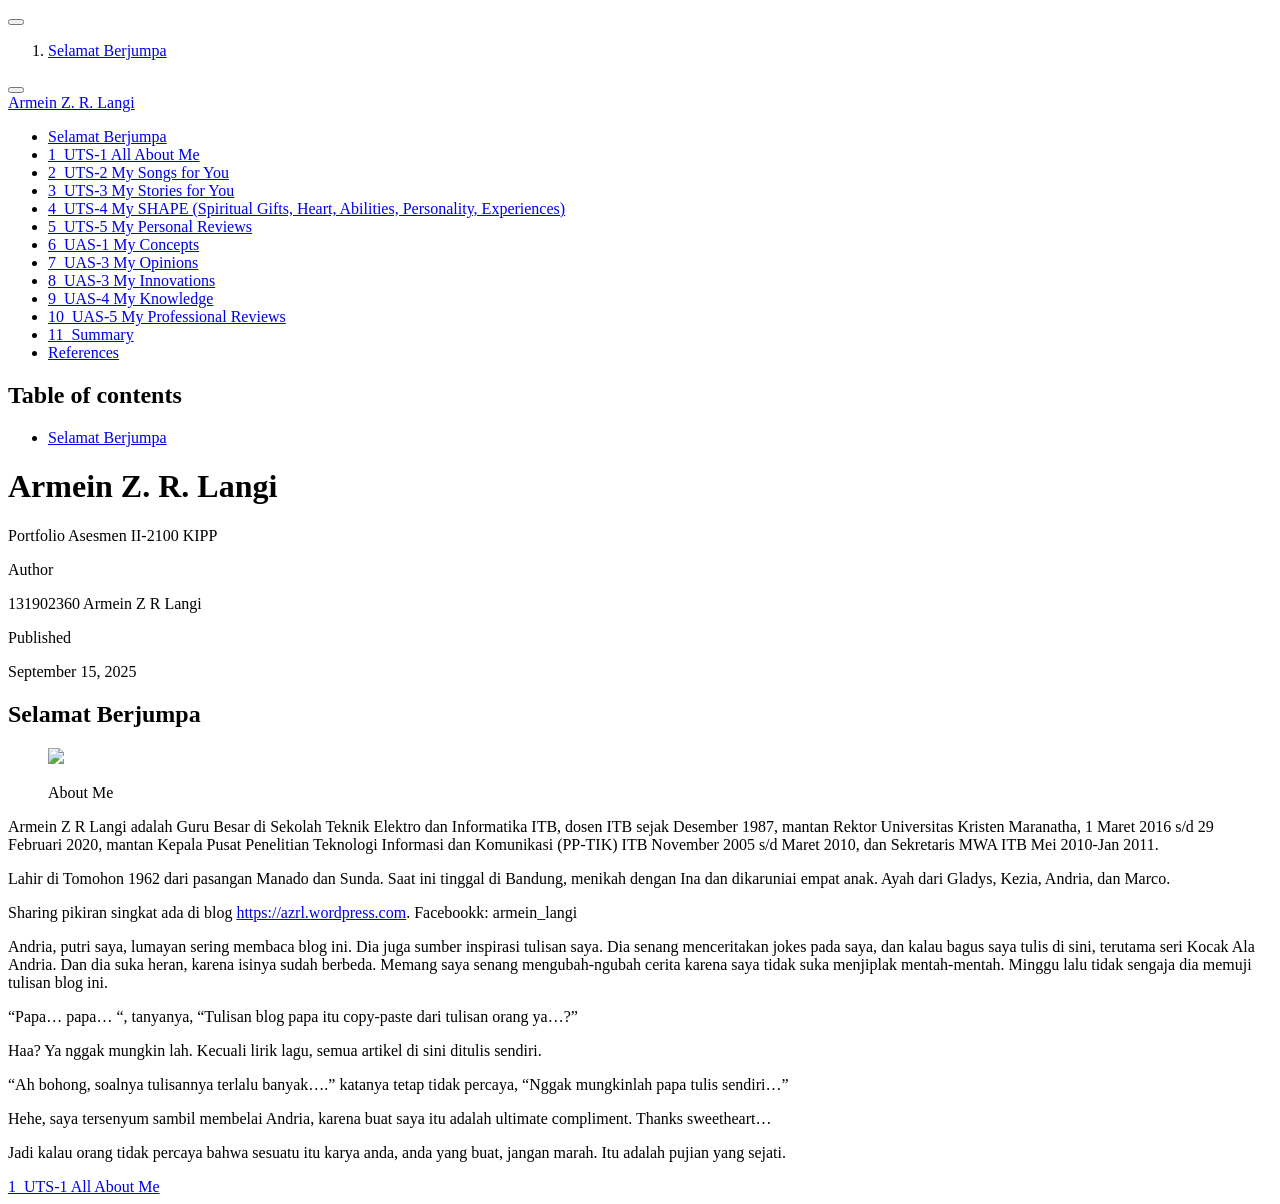
==== docs/index.html @ 0fa693c3 "Fix image width and podcast link path Co-authored-by: keiramelie <keiramelie@gmail.com>" ====
<!DOCTYPE html>
<html xmlns="http://www.w3.org/1999/xhtml" lang="en" xml:lang="en"><head>

<meta charset="utf-8">
<meta name="generator" content="quarto-1.8.24">

<meta name="viewport" content="width=device-width, initial-scale=1.0, user-scalable=yes">

<meta name="author" content="131902360 Armein Z R Langi">
<meta name="dcterms.date" content="2025-09-15">

<title>Armein Z. R. Langi</title>
<style>
code{white-space: pre-wrap;}
span.smallcaps{font-variant: small-caps;}
div.columns{display: flex; gap: min(4vw, 1.5em);}
div.column{flex: auto; overflow-x: auto;}
div.hanging-indent{margin-left: 1.5em; text-indent: -1.5em;}
ul.task-list{list-style: none;}
ul.task-list li input[type="checkbox"] {
  width: 0.8em;
  margin: 0 0.8em 0.2em -1em; /* quarto-specific, see https://github.com/quarto-dev/quarto-cli/issues/4556 */ 
  vertical-align: middle;
}
</style>


<script src="site_libs/quarto-nav/quarto-nav.js"></script>
<script src="site_libs/quarto-nav/headroom.min.js"></script>
<script src="site_libs/clipboard/clipboard.min.js"></script>
<script src="site_libs/quarto-search/autocomplete.umd.js"></script>
<script src="site_libs/quarto-search/fuse.min.js"></script>
<script src="site_libs/quarto-search/quarto-search.js"></script>
<meta name="quarto:offset" content="./">
<link href="./All_About_me/index.html" rel="next">
<script src="site_libs/quarto-html/quarto.js" type="module"></script>
<script src="site_libs/quarto-html/tabsets/tabsets.js" type="module"></script>
<script src="site_libs/quarto-html/axe/axe-check.js" type="module"></script>
<script src="site_libs/quarto-html/popper.min.js"></script>
<script src="site_libs/quarto-html/tippy.umd.min.js"></script>
<script src="site_libs/quarto-html/anchor.min.js"></script>
<link href="site_libs/quarto-html/tippy.css" rel="stylesheet">
<link href="site_libs/quarto-html/quarto-syntax-highlighting-dc55a5b9e770e841cd82e46aadbfb9b0.css" rel="stylesheet" id="quarto-text-highlighting-styles">
<script src="site_libs/bootstrap/bootstrap.min.js"></script>
<link href="site_libs/bootstrap/bootstrap-icons.css" rel="stylesheet">
<link href="site_libs/bootstrap/bootstrap-70a47bd5681a7291082a5b9f83d58762.min.css" rel="stylesheet" append-hash="true" id="quarto-bootstrap" data-mode="light">
<script id="quarto-search-options" type="application/json">{
  "location": "sidebar",
  "copy-button": false,
  "collapse-after": 3,
  "panel-placement": "start",
  "type": "textbox",
  "limit": 50,
  "keyboard-shortcut": [
    "f",
    "/",
    "s"
  ],
  "show-item-context": false,
  "language": {
    "search-no-results-text": "No results",
    "search-matching-documents-text": "matching documents",
    "search-copy-link-title": "Copy link to search",
    "search-hide-matches-text": "Hide additional matches",
    "search-more-match-text": "more match in this document",
    "search-more-matches-text": "more matches in this document",
    "search-clear-button-title": "Clear",
    "search-text-placeholder": "",
    "search-detached-cancel-button-title": "Cancel",
    "search-submit-button-title": "Submit",
    "search-label": "Search"
  }
}</script>


</head>

<body class="nav-sidebar floating quarto-light">

<div id="quarto-search-results"></div>
  <header id="quarto-header" class="headroom fixed-top">
  <nav class="quarto-secondary-nav">
    <div class="container-fluid d-flex">
      <button type="button" class="quarto-btn-toggle btn" data-bs-toggle="collapse" role="button" data-bs-target=".quarto-sidebar-collapse-item" aria-controls="quarto-sidebar" aria-expanded="false" aria-label="Toggle sidebar navigation" onclick="if (window.quartoToggleHeadroom) { window.quartoToggleHeadroom(); }">
        <i class="bi bi-layout-text-sidebar-reverse"></i>
      </button>
        <nav class="quarto-page-breadcrumbs" aria-label="breadcrumb"><ol class="breadcrumb"><li class="breadcrumb-item"><a href="./index.html">Selamat Berjumpa</a></li></ol></nav>
        <a class="flex-grow-1" role="navigation" data-bs-toggle="collapse" data-bs-target=".quarto-sidebar-collapse-item" aria-controls="quarto-sidebar" aria-expanded="false" aria-label="Toggle sidebar navigation" onclick="if (window.quartoToggleHeadroom) { window.quartoToggleHeadroom(); }">      
        </a>
      <button type="button" class="btn quarto-search-button" aria-label="Search" onclick="window.quartoOpenSearch();">
        <i class="bi bi-search"></i>
      </button>
    </div>
  </nav>
</header>
<!-- content -->
<div id="quarto-content" class="quarto-container page-columns page-rows-contents page-layout-article">
<!-- sidebar -->
  <nav id="quarto-sidebar" class="sidebar collapse collapse-horizontal quarto-sidebar-collapse-item sidebar-navigation floating overflow-auto">
    <div class="pt-lg-2 mt-2 text-left sidebar-header sidebar-header-stacked">
      <a href="./index.html" class="sidebar-logo-link">
      </a>
    <div class="sidebar-title mb-0 py-0">
      <a href="./">Armein Z. R. Langi</a> 
    </div>
      </div>
        <div class="mt-2 flex-shrink-0 align-items-center">
        <div class="sidebar-search">
        <div id="quarto-search" class="" title="Search"></div>
        </div>
        </div>
    <div class="sidebar-menu-container"> 
    <ul class="list-unstyled mt-1">
        <li class="sidebar-item">
  <div class="sidebar-item-container"> 
  <a href="./index.html" class="sidebar-item-text sidebar-link active">
 <span class="menu-text">Selamat Berjumpa</span></a>
  </div>
</li>
        <li class="sidebar-item">
  <div class="sidebar-item-container"> 
  <a href="./All_About_me/index.html" class="sidebar-item-text sidebar-link">
 <span class="menu-text"><span class="chapter-number">1</span>&nbsp; <span class="chapter-title">UTS-1 All About Me</span></span></a>
  </div>
</li>
        <li class="sidebar-item">
  <div class="sidebar-item-container"> 
  <a href="./My_Song_for_You/index.html" class="sidebar-item-text sidebar-link">
 <span class="menu-text"><span class="chapter-number">2</span>&nbsp; <span class="chapter-title">UTS-2 My Songs for You</span></span></a>
  </div>
</li>
        <li class="sidebar-item">
  <div class="sidebar-item-container"> 
  <a href="./My_Stories_for_You/index.html" class="sidebar-item-text sidebar-link">
 <span class="menu-text"><span class="chapter-number">3</span>&nbsp; <span class="chapter-title">UTS-3 My Stories for You</span></span></a>
  </div>
</li>
        <li class="sidebar-item">
  <div class="sidebar-item-container"> 
  <a href="./My_Shapes/index.html" class="sidebar-item-text sidebar-link">
 <span class="menu-text"><span class="chapter-number">4</span>&nbsp; <span class="chapter-title">UTS-4 My SHAPE (Spiritual Gifts, Heart, Abilities, Personality, Experiences)</span></span></a>
  </div>
</li>
        <li class="sidebar-item">
  <div class="sidebar-item-container"> 
  <a href="./My_Personal_Reviews/index.html" class="sidebar-item-text sidebar-link">
 <span class="menu-text"><span class="chapter-number">5</span>&nbsp; <span class="chapter-title">UTS-5 My Personal Reviews</span></span></a>
  </div>
</li>
        <li class="sidebar-item">
  <div class="sidebar-item-container"> 
  <a href="./My_Concepts/index.html" class="sidebar-item-text sidebar-link">
 <span class="menu-text"><span class="chapter-number">6</span>&nbsp; <span class="chapter-title">UAS-1 My Concepts</span></span></a>
  </div>
</li>
        <li class="sidebar-item">
  <div class="sidebar-item-container"> 
  <a href="./My_Opinions/index.html" class="sidebar-item-text sidebar-link">
 <span class="menu-text"><span class="chapter-number">7</span>&nbsp; <span class="chapter-title">UAS-3 My Opinions</span></span></a>
  </div>
</li>
        <li class="sidebar-item">
  <div class="sidebar-item-container"> 
  <a href="./My_Innovations/index.html" class="sidebar-item-text sidebar-link">
 <span class="menu-text"><span class="chapter-number">8</span>&nbsp; <span class="chapter-title">UAS-3 My Innovations</span></span></a>
  </div>
</li>
        <li class="sidebar-item">
  <div class="sidebar-item-container"> 
  <a href="./My_Knowledge/index.html" class="sidebar-item-text sidebar-link">
 <span class="menu-text"><span class="chapter-number">9</span>&nbsp; <span class="chapter-title">UAS-4 My Knowledge</span></span></a>
  </div>
</li>
        <li class="sidebar-item">
  <div class="sidebar-item-container"> 
  <a href="./My_Professional_Reviews/index.html" class="sidebar-item-text sidebar-link">
 <span class="menu-text"><span class="chapter-number">10</span>&nbsp; <span class="chapter-title">UAS-5 My Professional Reviews</span></span></a>
  </div>
</li>
        <li class="sidebar-item">
  <div class="sidebar-item-container"> 
  <a href="./summary.html" class="sidebar-item-text sidebar-link">
 <span class="menu-text"><span class="chapter-number">11</span>&nbsp; <span class="chapter-title">Summary</span></span></a>
  </div>
</li>
        <li class="sidebar-item">
  <div class="sidebar-item-container"> 
  <a href="./references.html" class="sidebar-item-text sidebar-link">
 <span class="menu-text">References</span></a>
  </div>
</li>
    </ul>
    </div>
</nav>
<div id="quarto-sidebar-glass" class="quarto-sidebar-collapse-item" data-bs-toggle="collapse" data-bs-target=".quarto-sidebar-collapse-item"></div>
<!-- margin-sidebar -->
    <div id="quarto-margin-sidebar" class="sidebar margin-sidebar">
        <nav id="TOC" role="doc-toc" class="toc-active">
    <h2 id="toc-title">Table of contents</h2>
   
  <ul>
  <li><a href="#selamat-berjumpa" id="toc-selamat-berjumpa" class="nav-link active" data-scroll-target="#selamat-berjumpa">Selamat Berjumpa</a></li>
  </ul>
</nav>
    </div>
<!-- main -->
<main class="content" id="quarto-document-content">

<header id="title-block-header" class="quarto-title-block default">
<div class="quarto-title">
<h1 class="title">Armein Z. R. Langi</h1>
<p class="subtitle lead">Portfolio Asesmen II-2100 KIPP</p>
</div>



<div class="quarto-title-meta">

    <div>
    <div class="quarto-title-meta-heading">Author</div>
    <div class="quarto-title-meta-contents">
             <p>131902360 Armein Z R Langi </p>
          </div>
  </div>
    
    <div>
    <div class="quarto-title-meta-heading">Published</div>
    <div class="quarto-title-meta-contents">
      <p class="date">September 15, 2025</p>
    </div>
  </div>
  
    
  </div>
  


</header>


<section id="selamat-berjumpa" class="level1 unnumbered">
<h1 class="unnumbered">Selamat Berjumpa</h1>
<div class="quarto-figure quarto-figure-center">
<figure class="figure">
<p><img src="images/AZRL.png" class="img-fluid figure-img" style="width:100%"></p>
<figcaption>About Me</figcaption>
</figure>
</div>
<p>Armein Z R Langi adalah Guru Besar di Sekolah Teknik Elektro dan Informatika ITB, dosen ITB sejak Desember 1987, mantan Rektor Universitas Kristen Maranatha, 1 Maret 2016 s/d 29 Februari 2020, mantan Kepala Pusat Penelitian Teknologi Informasi dan Komunikasi (PP-TIK) ITB November 2005 s/d Maret 2010, dan Sekretaris MWA ITB Mei 2010-Jan 2011.</p>
<p>Lahir di Tomohon 1962 dari pasangan Manado dan Sunda. Saat ini tinggal di Bandung, menikah dengan Ina dan dikaruniai empat anak. Ayah dari Gladys, Kezia, Andria, dan Marco.</p>
<p>Sharing pikiran singkat ada di blog <a href="https://azrl.wordpress.com" class="uri">https://azrl.wordpress.com</a>. Facebookk: armein_langi</p>
<p>Andria, putri saya, lumayan sering membaca blog ini. Dia juga sumber inspirasi tulisan saya. Dia senang menceritakan jokes pada saya, dan kalau bagus saya tulis di sini, terutama seri Kocak Ala Andria. Dan dia suka heran, karena isinya sudah berbeda. Memang saya senang mengubah-ngubah cerita karena saya tidak suka menjiplak mentah-mentah. Minggu lalu tidak sengaja dia memuji tulisan blog ini.</p>
<p>“Papa… papa… “, tanyanya, “Tulisan blog papa itu copy-paste dari tulisan orang ya…?”</p>
<p>Haa? Ya nggak mungkin lah. Kecuali lirik lagu, semua artikel di sini ditulis sendiri.</p>
<p>“Ah bohong, soalnya tulisannya terlalu banyak….” katanya tetap tidak percaya, “Nggak mungkinlah papa tulis sendiri…”</p>
<p>Hehe, saya tersenyum sambil membelai Andria, karena buat saya itu adalah ultimate compliment. Thanks sweetheart…</p>
<p>Jadi kalau orang tidak percaya bahwa sesuatu itu karya anda, anda yang buat, jangan marah. Itu adalah pujian yang sejati.</p>


</section>

</main> <!-- /main -->
<script id="quarto-html-after-body" type="application/javascript">
  window.document.addEventListener("DOMContentLoaded", function (event) {
    const icon = "";
    const anchorJS = new window.AnchorJS();
    anchorJS.options = {
      placement: 'right',
      icon: icon
    };
    anchorJS.add('.anchored');
    const isCodeAnnotation = (el) => {
      for (const clz of el.classList) {
        if (clz.startsWith('code-annotation-')) {                     
          return true;
        }
      }
      return false;
    }
    const onCopySuccess = function(e) {
      // button target
      const button = e.trigger;
      // don't keep focus
      button.blur();
      // flash "checked"
      button.classList.add('code-copy-button-checked');
      var currentTitle = button.getAttribute("title");
      button.setAttribute("title", "Copied!");
      let tooltip;
      if (window.bootstrap) {
        button.setAttribute("data-bs-toggle", "tooltip");
        button.setAttribute("data-bs-placement", "left");
        button.setAttribute("data-bs-title", "Copied!");
        tooltip = new bootstrap.Tooltip(button, 
          { trigger: "manual", 
            customClass: "code-copy-button-tooltip",
            offset: [0, -8]});
        tooltip.show();    
      }
      setTimeout(function() {
        if (tooltip) {
          tooltip.hide();
          button.removeAttribute("data-bs-title");
          button.removeAttribute("data-bs-toggle");
          button.removeAttribute("data-bs-placement");
        }
        button.setAttribute("title", currentTitle);
        button.classList.remove('code-copy-button-checked');
      }, 1000);
      // clear code selection
      e.clearSelection();
    }
    const getTextToCopy = function(trigger) {
      const outerScaffold = trigger.parentElement.cloneNode(true);
      const codeEl = outerScaffold.querySelector('code');
      for (const childEl of codeEl.children) {
        if (isCodeAnnotation(childEl)) {
          childEl.remove();
        }
      }
      return codeEl.innerText;
    }
    const clipboard = new window.ClipboardJS('.code-copy-button:not([data-in-quarto-modal])', {
      text: getTextToCopy
    });
    clipboard.on('success', onCopySuccess);
    if (window.document.getElementById('quarto-embedded-source-code-modal')) {
      const clipboardModal = new window.ClipboardJS('.code-copy-button[data-in-quarto-modal]', {
        text: getTextToCopy,
        container: window.document.getElementById('quarto-embedded-source-code-modal')
      });
      clipboardModal.on('success', onCopySuccess);
    }
      var localhostRegex = new RegExp(/^(?:http|https):\/\/localhost\:?[0-9]*\//);
      var mailtoRegex = new RegExp(/^mailto:/);
        var filterRegex = new RegExp('/' + window.location.host + '/');
      var isInternal = (href) => {
          return filterRegex.test(href) || localhostRegex.test(href) || mailtoRegex.test(href);
      }
      // Inspect non-navigation links and adorn them if external
     var links = window.document.querySelectorAll('a[href]:not(.nav-link):not(.navbar-brand):not(.toc-action):not(.sidebar-link):not(.sidebar-item-toggle):not(.pagination-link):not(.no-external):not([aria-hidden]):not(.dropdown-item):not(.quarto-navigation-tool):not(.about-link)');
      for (var i=0; i<links.length; i++) {
        const link = links[i];
        if (!isInternal(link.href)) {
          // undo the damage that might have been done by quarto-nav.js in the case of
          // links that we want to consider external
          if (link.dataset.originalHref !== undefined) {
            link.href = link.dataset.originalHref;
          }
        }
      }
    function tippyHover(el, contentFn, onTriggerFn, onUntriggerFn) {
      const config = {
        allowHTML: true,
        maxWidth: 500,
        delay: 100,
        arrow: false,
        appendTo: function(el) {
            return el.parentElement;
        },
        interactive: true,
        interactiveBorder: 10,
        theme: 'quarto',
        placement: 'bottom-start',
      };
      if (contentFn) {
        config.content = contentFn;
      }
      if (onTriggerFn) {
        config.onTrigger = onTriggerFn;
      }
      if (onUntriggerFn) {
        config.onUntrigger = onUntriggerFn;
      }
      window.tippy(el, config); 
    }
    const noterefs = window.document.querySelectorAll('a[role="doc-noteref"]');
    for (var i=0; i<noterefs.length; i++) {
      const ref = noterefs[i];
      tippyHover(ref, function() {
        // use id or data attribute instead here
        let href = ref.getAttribute('data-footnote-href') || ref.getAttribute('href');
        try { href = new URL(href).hash; } catch {}
        const id = href.replace(/^#\/?/, "");
        const note = window.document.getElementById(id);
        if (note) {
          return note.innerHTML;
        } else {
          return "";
        }
      });
    }
    const xrefs = window.document.querySelectorAll('a.quarto-xref');
    const processXRef = (id, note) => {
      // Strip column container classes
      const stripColumnClz = (el) => {
        el.classList.remove("page-full", "page-columns");
        if (el.children) {
          for (const child of el.children) {
            stripColumnClz(child);
          }
        }
      }
      stripColumnClz(note)
      if (id === null || id.startsWith('sec-')) {
        // Special case sections, only their first couple elements
        const container = document.createElement("div");
        if (note.children && note.children.length > 2) {
          container.appendChild(note.children[0].cloneNode(true));
          for (let i = 1; i < note.children.length; i++) {
            const child = note.children[i];
            if (child.tagName === "P" && child.innerText === "") {
              continue;
            } else {
              container.appendChild(child.cloneNode(true));
              break;
            }
          }
          if (window.Quarto?.typesetMath) {
            window.Quarto.typesetMath(container);
          }
          return container.innerHTML
        } else {
          if (window.Quarto?.typesetMath) {
            window.Quarto.typesetMath(note);
          }
          return note.innerHTML;
        }
      } else {
        // Remove any anchor links if they are present
        const anchorLink = note.querySelector('a.anchorjs-link');
        if (anchorLink) {
          anchorLink.remove();
        }
        if (window.Quarto?.typesetMath) {
          window.Quarto.typesetMath(note);
        }
        if (note.classList.contains("callout")) {
          return note.outerHTML;
        } else {
          return note.innerHTML;
        }
      }
    }
    for (var i=0; i<xrefs.length; i++) {
      const xref = xrefs[i];
      tippyHover(xref, undefined, function(instance) {
        instance.disable();
        let url = xref.getAttribute('href');
        let hash = undefined; 
        if (url.startsWith('#')) {
          hash = url;
        } else {
          try { hash = new URL(url).hash; } catch {}
        }
        if (hash) {
          const id = hash.replace(/^#\/?/, "");
          const note = window.document.getElementById(id);
          if (note !== null) {
            try {
              const html = processXRef(id, note.cloneNode(true));
              instance.setContent(html);
            } finally {
              instance.enable();
              instance.show();
            }
          } else {
            // See if we can fetch this
            fetch(url.split('#')[0])
            .then(res => res.text())
            .then(html => {
              const parser = new DOMParser();
              const htmlDoc = parser.parseFromString(html, "text/html");
              const note = htmlDoc.getElementById(id);
              if (note !== null) {
                const html = processXRef(id, note);
                instance.setContent(html);
              } 
            }).finally(() => {
              instance.enable();
              instance.show();
            });
          }
        } else {
          // See if we can fetch a full url (with no hash to target)
          // This is a special case and we should probably do some content thinning / targeting
          fetch(url)
          .then(res => res.text())
          .then(html => {
            const parser = new DOMParser();
            const htmlDoc = parser.parseFromString(html, "text/html");
            const note = htmlDoc.querySelector('main.content');
            if (note !== null) {
              // This should only happen for chapter cross references
              // (since there is no id in the URL)
              // remove the first header
              if (note.children.length > 0 && note.children[0].tagName === "HEADER") {
                note.children[0].remove();
              }
              const html = processXRef(null, note);
              instance.setContent(html);
            } 
          }).finally(() => {
            instance.enable();
            instance.show();
          });
        }
      }, function(instance) {
      });
    }
        let selectedAnnoteEl;
        const selectorForAnnotation = ( cell, annotation) => {
          let cellAttr = 'data-code-cell="' + cell + '"';
          let lineAttr = 'data-code-annotation="' +  annotation + '"';
          const selector = 'span[' + cellAttr + '][' + lineAttr + ']';
          return selector;
        }
        const selectCodeLines = (annoteEl) => {
          const doc = window.document;
          const targetCell = annoteEl.getAttribute("data-target-cell");
          const targetAnnotation = annoteEl.getAttribute("data-target-annotation");
          const annoteSpan = window.document.querySelector(selectorForAnnotation(targetCell, targetAnnotation));
          const lines = annoteSpan.getAttribute("data-code-lines").split(",");
          const lineIds = lines.map((line) => {
            return targetCell + "-" + line;
          })
          let top = null;
          let height = null;
          let parent = null;
          if (lineIds.length > 0) {
              //compute the position of the single el (top and bottom and make a div)
              const el = window.document.getElementById(lineIds[0]);
              top = el.offsetTop;
              height = el.offsetHeight;
              parent = el.parentElement.parentElement;
            if (lineIds.length > 1) {
              const lastEl = window.document.getElementById(lineIds[lineIds.length - 1]);
              const bottom = lastEl.offsetTop + lastEl.offsetHeight;
              height = bottom - top;
            }
            if (top !== null && height !== null && parent !== null) {
              // cook up a div (if necessary) and position it 
              let div = window.document.getElementById("code-annotation-line-highlight");
              if (div === null) {
                div = window.document.createElement("div");
                div.setAttribute("id", "code-annotation-line-highlight");
                div.style.position = 'absolute';
                parent.appendChild(div);
              }
              div.style.top = top - 2 + "px";
              div.style.height = height + 4 + "px";
              div.style.left = 0;
              let gutterDiv = window.document.getElementById("code-annotation-line-highlight-gutter");
              if (gutterDiv === null) {
                gutterDiv = window.document.createElement("div");
                gutterDiv.setAttribute("id", "code-annotation-line-highlight-gutter");
                gutterDiv.style.position = 'absolute';
                const codeCell = window.document.getElementById(targetCell);
                const gutter = codeCell.querySelector('.code-annotation-gutter');
                gutter.appendChild(gutterDiv);
              }
              gutterDiv.style.top = top - 2 + "px";
              gutterDiv.style.height = height + 4 + "px";
            }
            selectedAnnoteEl = annoteEl;
          }
        };
        const unselectCodeLines = () => {
          const elementsIds = ["code-annotation-line-highlight", "code-annotation-line-highlight-gutter"];
          elementsIds.forEach((elId) => {
            const div = window.document.getElementById(elId);
            if (div) {
              div.remove();
            }
          });
          selectedAnnoteEl = undefined;
        };
          // Handle positioning of the toggle
      window.addEventListener(
        "resize",
        throttle(() => {
          elRect = undefined;
          if (selectedAnnoteEl) {
            selectCodeLines(selectedAnnoteEl);
          }
        }, 10)
      );
      function throttle(fn, ms) {
      let throttle = false;
      let timer;
        return (...args) => {
          if(!throttle) { // first call gets through
              fn.apply(this, args);
              throttle = true;
          } else { // all the others get throttled
              if(timer) clearTimeout(timer); // cancel #2
              timer = setTimeout(() => {
                fn.apply(this, args);
                timer = throttle = false;
              }, ms);
          }
        };
      }
        // Attach click handler to the DT
        const annoteDls = window.document.querySelectorAll('dt[data-target-cell]');
        for (const annoteDlNode of annoteDls) {
          annoteDlNode.addEventListener('click', (event) => {
            const clickedEl = event.target;
            if (clickedEl !== selectedAnnoteEl) {
              unselectCodeLines();
              const activeEl = window.document.querySelector('dt[data-target-cell].code-annotation-active');
              if (activeEl) {
                activeEl.classList.remove('code-annotation-active');
              }
              selectCodeLines(clickedEl);
              clickedEl.classList.add('code-annotation-active');
            } else {
              // Unselect the line
              unselectCodeLines();
              clickedEl.classList.remove('code-annotation-active');
            }
          });
        }
    const findCites = (el) => {
      const parentEl = el.parentElement;
      if (parentEl) {
        const cites = parentEl.dataset.cites;
        if (cites) {
          return {
            el,
            cites: cites.split(' ')
          };
        } else {
          return findCites(el.parentElement)
        }
      } else {
        return undefined;
      }
    };
    var bibliorefs = window.document.querySelectorAll('a[role="doc-biblioref"]');
    for (var i=0; i<bibliorefs.length; i++) {
      const ref = bibliorefs[i];
      const citeInfo = findCites(ref);
      if (citeInfo) {
        tippyHover(citeInfo.el, function() {
          var popup = window.document.createElement('div');
          citeInfo.cites.forEach(function(cite) {
            var citeDiv = window.document.createElement('div');
            citeDiv.classList.add('hanging-indent');
            citeDiv.classList.add('csl-entry');
            var biblioDiv = window.document.getElementById('ref-' + cite);
            if (biblioDiv) {
              citeDiv.innerHTML = biblioDiv.innerHTML;
            }
            popup.appendChild(citeDiv);
          });
          return popup.innerHTML;
        });
      }
    }
  });
  </script>
<nav class="page-navigation">
  <div class="nav-page nav-page-previous">
  </div>
  <div class="nav-page nav-page-next">
      <a href="./All_About_me/index.html" class="pagination-link" aria-label="UTS-1 All About Me">
        <span class="nav-page-text"><span class="chapter-number">1</span>&nbsp; <span class="chapter-title">UTS-1 All About Me</span></span> <i class="bi bi-arrow-right-short"></i>
      </a>
  </div>
</nav>
</div> <!-- /content -->




</body></html>
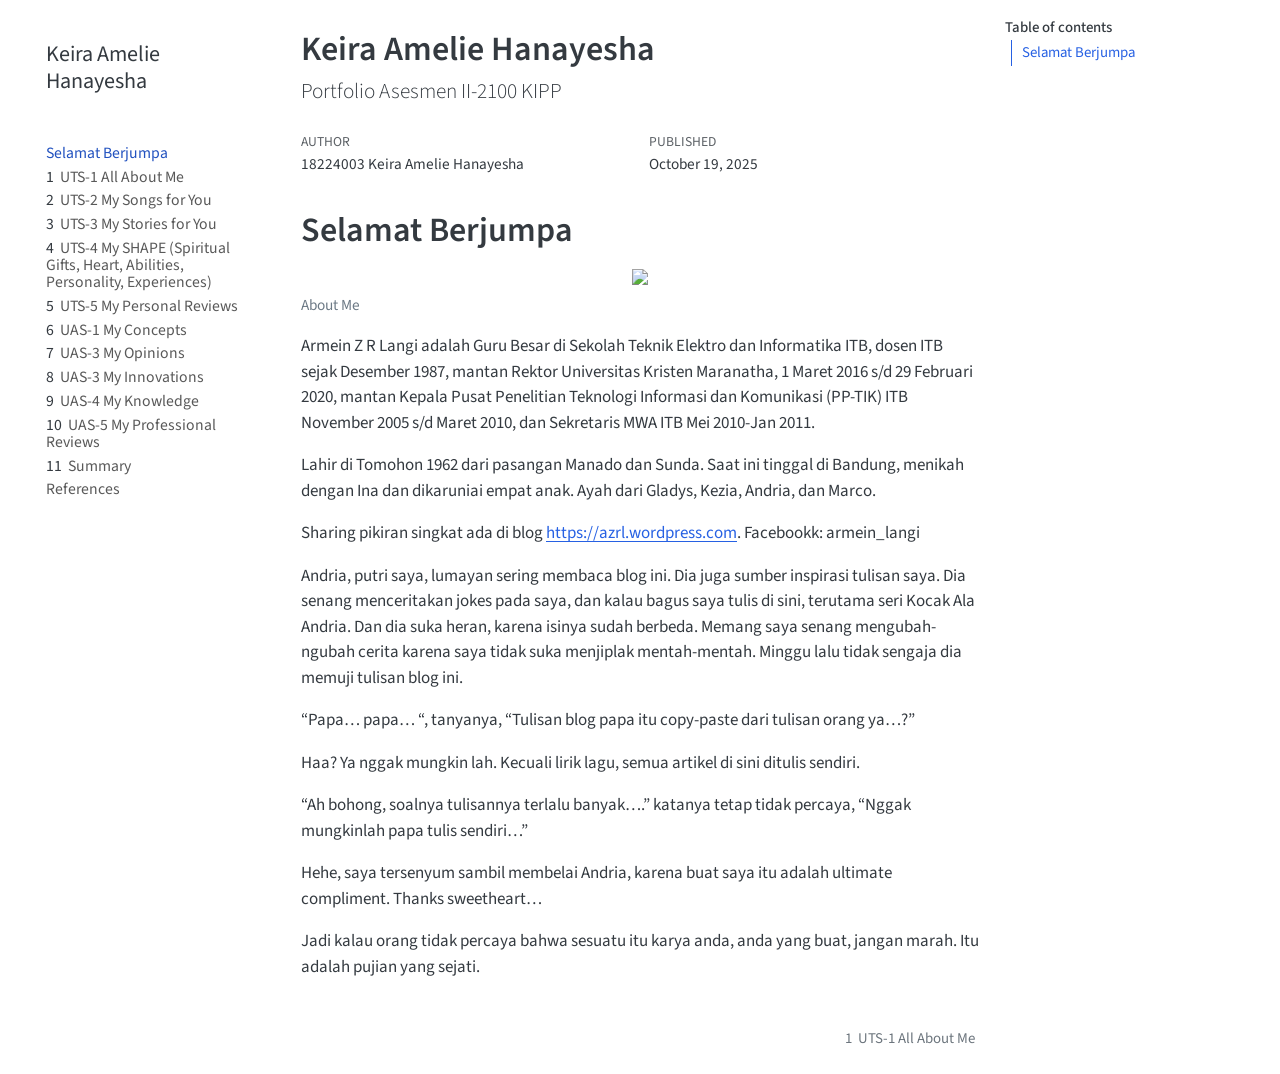
==== commit f08a143b: "Auto-update docs from Quarto build" ====
--- a/docs/index.html
+++ b/docs/index.html
@@ -2,14 +2,14 @@
 <html xmlns="http://www.w3.org/1999/xhtml" lang="en" xml:lang="en"><head>
 
 <meta charset="utf-8">
-<meta name="generator" content="quarto-1.8.24">
+<meta name="generator" content="quarto-1.8.25">
 
 <meta name="viewport" content="width=device-width, initial-scale=1.0, user-scalable=yes">
 
-<meta name="author" content="131902360 Armein Z R Langi">
-<meta name="dcterms.date" content="2025-09-15">
-
-<title>Armein Z. R. Langi</title>
+<meta name="author" content="18224003 Keira Amelie Hanayesha">
+<meta name="dcterms.date" content="2025-10-19">
+
+<title>Keira Amelie Hanayesha</title>
 <style>
 code{white-space: pre-wrap;}
 span.smallcaps{font-variant: small-caps;}
@@ -40,10 +40,10 @@
 <script src="site_libs/quarto-html/tippy.umd.min.js"></script>
 <script src="site_libs/quarto-html/anchor.min.js"></script>
 <link href="site_libs/quarto-html/tippy.css" rel="stylesheet">
-<link href="site_libs/quarto-html/quarto-syntax-highlighting-dc55a5b9e770e841cd82e46aadbfb9b0.css" rel="stylesheet" id="quarto-text-highlighting-styles">
+<link href="site_libs/quarto-html/quarto-syntax-highlighting-7b89279ff1a6dce999919e0e67d4d9ec.css" rel="stylesheet" id="quarto-text-highlighting-styles">
 <script src="site_libs/bootstrap/bootstrap.min.js"></script>
 <link href="site_libs/bootstrap/bootstrap-icons.css" rel="stylesheet">
-<link href="site_libs/bootstrap/bootstrap-70a47bd5681a7291082a5b9f83d58762.min.css" rel="stylesheet" append-hash="true" id="quarto-bootstrap" data-mode="light">
+<link href="site_libs/bootstrap/bootstrap-0dd2bd5de344125cf763a379ddc3eb04.min.css" rel="stylesheet" append-hash="true" id="quarto-bootstrap" data-mode="light">
 <script id="quarto-search-options" type="application/json">{
   "location": "sidebar",
   "copy-button": false,
@@ -101,7 +101,7 @@
       <a href="./index.html" class="sidebar-logo-link">
       </a>
     <div class="sidebar-title mb-0 py-0">
-      <a href="./">Armein Z. R. Langi</a> 
+      <a href="./">Keira Amelie Hanayesha</a> 
     </div>
       </div>
         <div class="mt-2 flex-shrink-0 align-items-center">
@@ -208,7 +208,7 @@
 
 <header id="title-block-header" class="quarto-title-block default">
 <div class="quarto-title">
-<h1 class="title">Armein Z. R. Langi</h1>
+<h1 class="title">Keira Amelie Hanayesha</h1>
 <p class="subtitle lead">Portfolio Asesmen II-2100 KIPP</p>
 </div>
 
@@ -219,14 +219,14 @@
     <div>
     <div class="quarto-title-meta-heading">Author</div>
     <div class="quarto-title-meta-contents">
-             <p>131902360 Armein Z R Langi </p>
+             <p>18224003 Keira Amelie Hanayesha </p>
           </div>
   </div>
     
     <div>
     <div class="quarto-title-meta-heading">Published</div>
     <div class="quarto-title-meta-contents">
-      <p class="date">September 15, 2025</p>
+      <p class="date">October 19, 2025</p>
     </div>
   </div>
   
@@ -242,7 +242,7 @@
 <h1 class="unnumbered">Selamat Berjumpa</h1>
 <div class="quarto-figure quarto-figure-center">
 <figure class="figure">
-<p><img src="images/AZRL.png" class="img-fluid figure-img" style="width:100%"></p>
+<p><img src="images/AZRL.png" class="img-fluid figure-img" style="width:950.0%"></p>
 <figcaption>About Me</figcaption>
 </figure>
 </div>
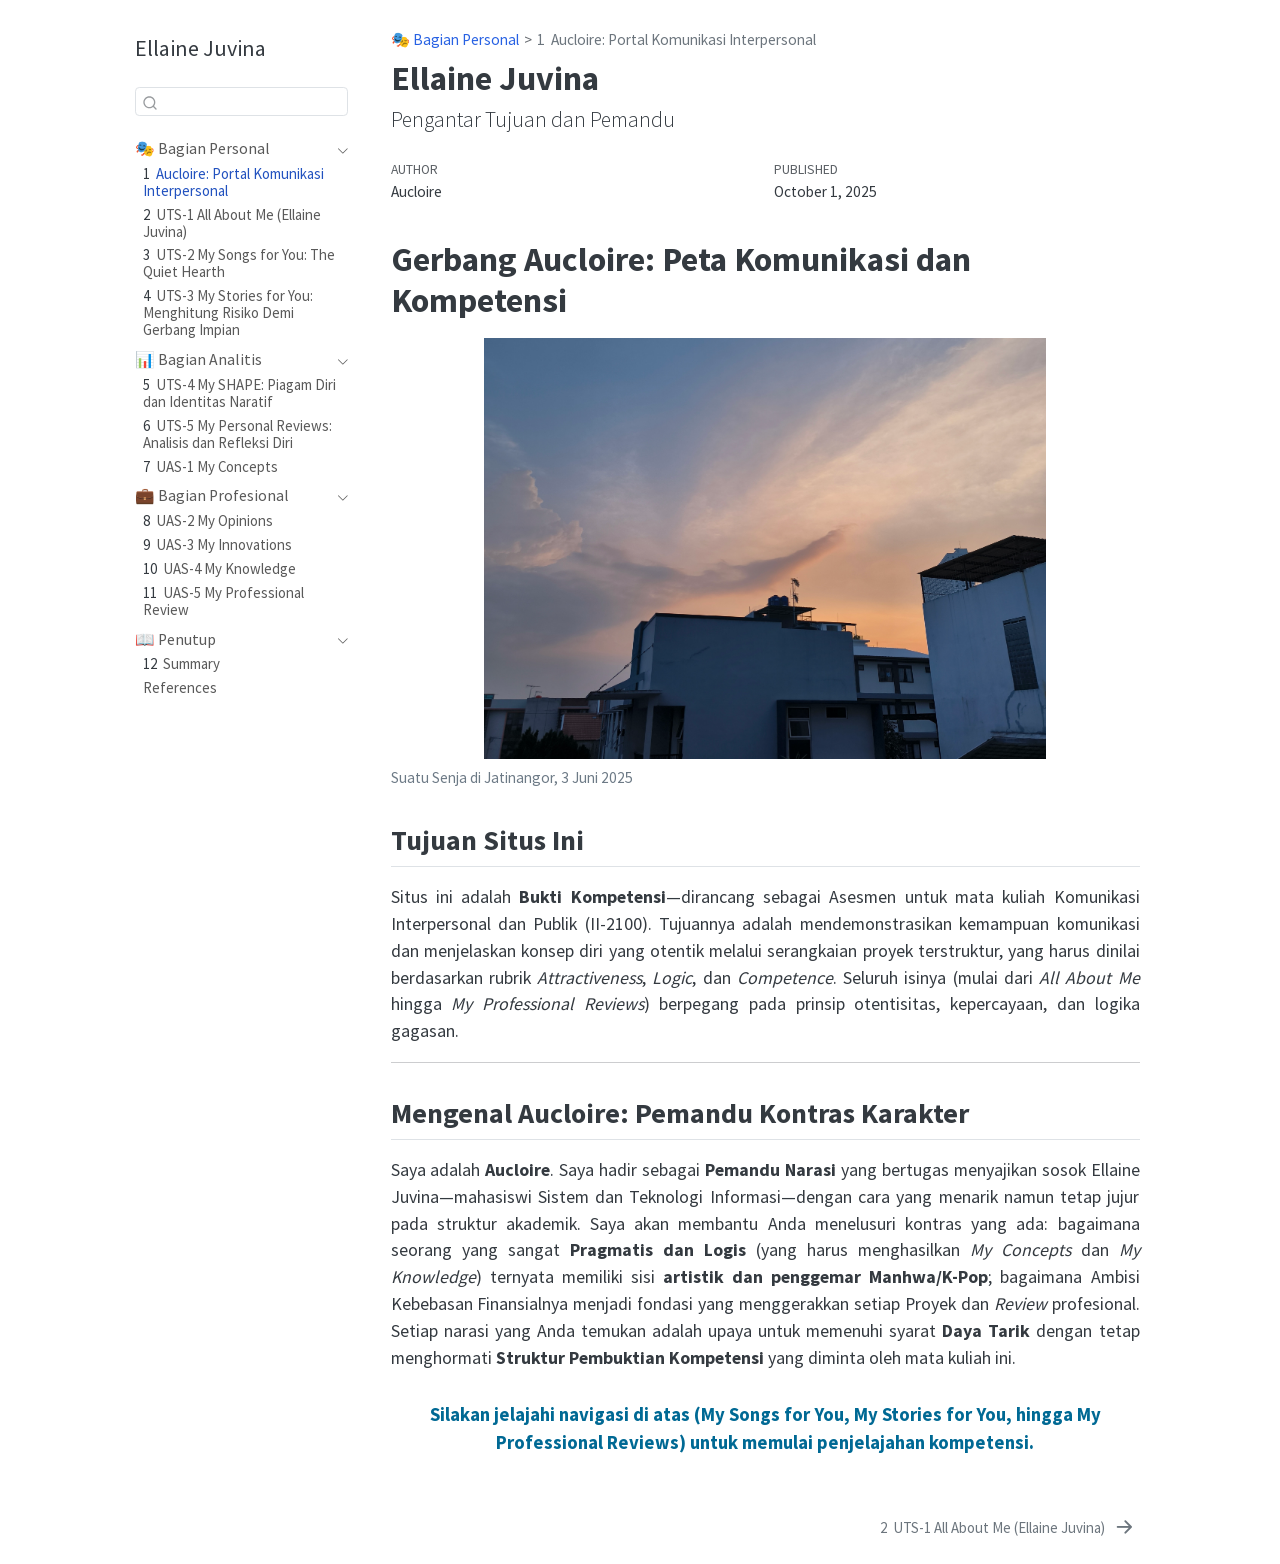
==== commit 36486116: "tes" ====
--- a/docs/index.html
+++ b/docs/index.html
@@ -2,14 +2,14 @@
 <html xmlns="http://www.w3.org/1999/xhtml" lang="en" xml:lang="en"><head>
 
 <meta charset="utf-8">
-<meta name="generator" content="quarto-1.8.25">
+<meta name="generator" content="quarto-1.8.26">
 
 <meta name="viewport" content="width=device-width, initial-scale=1.0, user-scalable=yes">
 
-<meta name="author" content="18224003 Keira Amelie Hanayesha">
-<meta name="dcterms.date" content="2025-10-19">
-
-<title>Keira Amelie Hanayesha</title>
+<meta name="author" content="Aucloire">
+<meta name="dcterms.date" content="2025-10-01">
+
+<title>Ellaine Juvina</title>
 <style>
 code{white-space: pre-wrap;}
 span.smallcaps{font-variant: small-caps;}
@@ -18,32 +18,3790 @@
 div.hanging-indent{margin-left: 1.5em; text-indent: -1.5em;}
 ul.task-list{list-style: none;}
 ul.task-list li input[type="checkbox"] {
-  width: 0.8em;
-  margin: 0 0.8em 0.2em -1em; /* quarto-specific, see https://github.com/quarto-dev/quarto-cli/issues/4556 */ 
-  vertical-align: middle;
+width: 0.8em;
+margin: 0 0.8em 0.2em -1em;  vertical-align: middle;
 }
 </style>
 
 
-<script src="site_libs/quarto-nav/quarto-nav.js"></script>
-<script src="site_libs/quarto-nav/headroom.min.js"></script>
-<script src="site_libs/clipboard/clipboard.min.js"></script>
-<script src="site_libs/quarto-search/autocomplete.umd.js"></script>
-<script src="site_libs/quarto-search/fuse.min.js"></script>
-<script src="site_libs/quarto-search/quarto-search.js"></script>
+<script>const headroomChanged = new CustomEvent("quarto-hrChanged", {
+  detail: {},
+  bubbles: true,
+  cancelable: false,
+  composed: false,
+});
+
+const announceDismiss = () => {
+  const annEl = window.document.getElementById("quarto-announcement");
+  if (annEl) {
+    annEl.remove();
+
+    const annId = annEl.getAttribute("data-announcement-id");
+    window.localStorage.setItem(`quarto-announce-${annId}`, "true");
+  }
+};
+
+const announceRegister = () => {
+  const annEl = window.document.getElementById("quarto-announcement");
+  if (annEl) {
+    const annId = annEl.getAttribute("data-announcement-id");
+    const isDismissed =
+      window.localStorage.getItem(`quarto-announce-${annId}`) || false;
+    if (isDismissed) {
+      announceDismiss();
+      return;
+    } else {
+      annEl.classList.remove("hidden");
+    }
+
+    const actionEl = annEl.querySelector(".quarto-announcement-action");
+    if (actionEl) {
+      actionEl.addEventListener("click", function (e) {
+        e.preventDefault();
+        // Hide the bar immediately
+        announceDismiss();
+      });
+    }
+  }
+};
+
+window.document.addEventListener("DOMContentLoaded", function () {
+  let init = false;
+
+  announceRegister();
+
+  // Manage the back to top button, if one is present.
+  let lastScrollTop = window.pageYOffset || document.documentElement.scrollTop;
+  const scrollDownBuffer = 5;
+  const scrollUpBuffer = 35;
+  const btn = document.getElementById("quarto-back-to-top");
+  const hideBackToTop = () => {
+    btn.style.display = "none";
+  };
+  const showBackToTop = () => {
+    btn.style.display = "inline-block";
+  };
+  if (btn) {
+    window.document.addEventListener(
+      "scroll",
+      function () {
+        const currentScrollTop =
+          window.pageYOffset || document.documentElement.scrollTop;
+
+        // Shows and hides the button 'intelligently' as the user scrolls
+        if (currentScrollTop - scrollDownBuffer > lastScrollTop) {
+          hideBackToTop();
+          lastScrollTop = currentScrollTop <= 0 ? 0 : currentScrollTop;
+        } else if (currentScrollTop < lastScrollTop - scrollUpBuffer) {
+          showBackToTop();
+          lastScrollTop = currentScrollTop <= 0 ? 0 : currentScrollTop;
+        }
+
+        // Show the button at the bottom, hides it at the top
+        if (currentScrollTop <= 0) {
+          hideBackToTop();
+        } else if (
+          window.innerHeight + currentScrollTop >=
+          document.body.offsetHeight
+        ) {
+          showBackToTop();
+        }
+      },
+      false
+    );
+  }
+
+  function throttle(func, wait) {
+    var timeout;
+    return function () {
+      const context = this;
+      const args = arguments;
+      const later = function () {
+        clearTimeout(timeout);
+        timeout = null;
+        func.apply(context, args);
+      };
+
+      if (!timeout) {
+        timeout = setTimeout(later, wait);
+      }
+    };
+  }
+
+  function headerOffset() {
+    // Set an offset if there is are fixed top navbar
+    const headerEl = window.document.querySelector("header.fixed-top");
+    if (headerEl) {
+      return headerEl.clientHeight;
+    } else {
+      return 0;
+    }
+  }
+
+  function footerOffset() {
+    const footerEl = window.document.querySelector("footer.footer");
+    if (footerEl) {
+      return footerEl.clientHeight;
+    } else {
+      return 0;
+    }
+  }
+
+  function dashboardOffset() {
+    const dashboardNavEl = window.document.getElementById(
+      "quarto-dashboard-header"
+    );
+    if (dashboardNavEl !== null) {
+      return dashboardNavEl.clientHeight;
+    } else {
+      return 0;
+    }
+  }
+
+  function updateDocumentOffsetWithoutAnimation() {
+    updateDocumentOffset(false);
+  }
+
+  function updateDocumentOffset(animated) {
+    // set body offset
+    const topOffset = headerOffset();
+    const bodyOffset = topOffset + footerOffset() + dashboardOffset();
+    const bodyEl = window.document.body;
+    bodyEl.setAttribute("data-bs-offset", topOffset);
+    bodyEl.style.paddingTop = topOffset + "px";
+
+    // deal with sidebar offsets
+    const sidebars = window.document.querySelectorAll(
+      ".sidebar, .headroom-target"
+    );
+    sidebars.forEach((sidebar) => {
+      if (!animated) {
+        sidebar.classList.add("notransition");
+        // Remove the no transition class after the animation has time to complete
+        setTimeout(function () {
+          sidebar.classList.remove("notransition");
+        }, 201);
+      }
+
+      if (window.Headroom && sidebar.classList.contains("sidebar-unpinned")) {
+        sidebar.style.top = "0";
+        sidebar.style.maxHeight = "100vh";
+      } else {
+        sidebar.style.top = topOffset + "px";
+        sidebar.style.maxHeight = "calc(100vh - " + topOffset + "px)";
+      }
+    });
+
+    // allow space for footer
+    const mainContainer = window.document.querySelector(".quarto-container");
+    if (mainContainer) {
+      mainContainer.style.minHeight = "calc(100vh - " + bodyOffset + "px)";
+    }
+
+    // link offset
+    let linkStyle = window.document.querySelector("#quarto-target-style");
+    if (!linkStyle) {
+      linkStyle = window.document.createElement("style");
+      linkStyle.setAttribute("id", "quarto-target-style");
+      window.document.head.appendChild(linkStyle);
+    }
+    while (linkStyle.firstChild) {
+      linkStyle.removeChild(linkStyle.firstChild);
+    }
+    if (topOffset > 0) {
+      linkStyle.appendChild(
+        window.document.createTextNode(`
+      section:target::before {
+        content: "";
+        display: block;
+        height: ${topOffset}px;
+        margin: -${topOffset}px 0 0;
+      }`)
+      );
+    }
+    if (init) {
+      window.dispatchEvent(headroomChanged);
+    }
+    init = true;
+  }
+
+  // initialize headroom
+  var header = window.document.querySelector("#quarto-header");
+  if (header && window.Headroom) {
+    const headroom = new window.Headroom(header, {
+      tolerance: 5,
+      onPin: function () {
+        const sidebars = window.document.querySelectorAll(
+          ".sidebar, .headroom-target"
+        );
+        sidebars.forEach((sidebar) => {
+          sidebar.classList.remove("sidebar-unpinned");
+        });
+        updateDocumentOffset();
+      },
+      onUnpin: function () {
+        const sidebars = window.document.querySelectorAll(
+          ".sidebar, .headroom-target"
+        );
+        sidebars.forEach((sidebar) => {
+          sidebar.classList.add("sidebar-unpinned");
+        });
+        updateDocumentOffset();
+      },
+    });
+    headroom.init();
+
+    let frozen = false;
+    window.quartoToggleHeadroom = function () {
+      if (frozen) {
+        headroom.unfreeze();
+        frozen = false;
+      } else {
+        headroom.freeze();
+        frozen = true;
+      }
+    };
+  }
+
+  window.addEventListener(
+    "hashchange",
+    function (e) {
+      if (
+        getComputedStyle(document.documentElement).scrollBehavior !== "smooth"
+      ) {
+        window.scrollTo(0, window.pageYOffset - headerOffset());
+      }
+    },
+    false
+  );
+
+  // Observe size changed for the header
+  const headerEl = window.document.querySelector("header.fixed-top");
+  if (headerEl && window.ResizeObserver) {
+    const observer = new window.ResizeObserver(() => {
+      setTimeout(updateDocumentOffsetWithoutAnimation, 0);
+    });
+    observer.observe(headerEl, {
+      attributes: true,
+      childList: true,
+      characterData: true,
+    });
+  } else {
+    window.addEventListener(
+      "resize",
+      throttle(updateDocumentOffsetWithoutAnimation, 50)
+    );
+  }
+  setTimeout(updateDocumentOffsetWithoutAnimation, 250);
+
+  // fixup index.html links if we aren't on the filesystem
+  if (window.location.protocol !== "file:") {
+    const links = window.document.querySelectorAll("a");
+    for (let i = 0; i < links.length; i++) {
+      if (links[i].href) {
+        links[i].dataset.originalHref = links[i].href;
+        links[i].href = links[i].href.replace(/\/index\.html/, "/");
+      }
+    }
+
+    // Fixup any sharing links that require urls
+    // Append url to any sharing urls
+    const sharingLinks = window.document.querySelectorAll(
+      "a.sidebar-tools-main-item, a.quarto-navigation-tool, a.quarto-navbar-tools, a.quarto-navbar-tools-item"
+    );
+    for (let i = 0; i < sharingLinks.length; i++) {
+      const sharingLink = sharingLinks[i];
+      const href = sharingLink.getAttribute("href");
+      if (href) {
+        sharingLink.setAttribute(
+          "href",
+          href.replace("|url|", window.location.href)
+        );
+      }
+    }
+
+    // Scroll the active navigation item into view, if necessary
+    const navSidebar = window.document.querySelector("nav#quarto-sidebar");
+    if (navSidebar) {
+      // Find the active item
+      const activeItem = navSidebar.querySelector("li.sidebar-item a.active");
+      if (activeItem) {
+        // Wait for the scroll height and height to resolve by observing size changes on the
+        // nav element that is scrollable
+        const resizeObserver = new ResizeObserver((_entries) => {
+          // The bottom of the element
+          const elBottom = activeItem.offsetTop;
+          const viewBottom = navSidebar.scrollTop + navSidebar.clientHeight;
+
+          // The element height and scroll height are the same, then we are still loading
+          if (viewBottom !== navSidebar.scrollHeight) {
+            // Determine if the item isn't visible and scroll to it
+            if (elBottom >= viewBottom) {
+              navSidebar.scrollTop = elBottom;
+            }
+
+            // stop observing now since we've completed the scroll
+            resizeObserver.unobserve(navSidebar);
+          }
+        });
+        resizeObserver.observe(navSidebar);
+      }
+    }
+  }
+});
+</script>
+<script>/*!
+ * headroom.js v0.12.0 - Give your page some headroom. Hide your header until you need it
+ * Copyright (c) 2020 Nick Williams - http://wicky.nillia.ms/headroom.js
+ * License: MIT
+ */
+
+!function(t,n){"object"==typeof exports&&"undefined"!=typeof module?module.exports=n():"function"==typeof define&&define.amd?define(n):(t=t||self).Headroom=n()}(this,function(){"use strict";function t(){return"undefined"!=typeof window}function d(t){return function(t){return t&&t.document&&function(t){return 9===t.nodeType}(t.document)}(t)?function(t){var n=t.document,o=n.body,s=n.documentElement;return{scrollHeight:function(){return Math.max(o.scrollHeight,s.scrollHeight,o.offsetHeight,s.offsetHeight,o.clientHeight,s.clientHeight)},height:function(){return t.innerHeight||s.clientHeight||o.clientHeight},scrollY:function(){return void 0!==t.pageYOffset?t.pageYOffset:(s||o.parentNode||o).scrollTop}}}(t):function(t){return{scrollHeight:function(){return Math.max(t.scrollHeight,t.offsetHeight,t.clientHeight)},height:function(){return Math.max(t.offsetHeight,t.clientHeight)},scrollY:function(){return t.scrollTop}}}(t)}function n(t,s,e){var n,o=function(){var n=!1;try{var t={get passive(){n=!0}};window.addEventListener("test",t,t),window.removeEventListener("test",t,t)}catch(t){n=!1}return n}(),i=!1,r=d(t),l=r.scrollY(),a={};function c(){var t=Math.round(r.scrollY()),n=r.height(),o=r.scrollHeight();a.scrollY=t,a.lastScrollY=l,a.direction=l<t?"down":"up",a.distance=Math.abs(t-l),a.isOutOfBounds=t<0||o<t+n,a.top=t<=s.offset[a.direction],a.bottom=o<=t+n,a.toleranceExceeded=a.distance>s.tolerance[a.direction],e(a),l=t,i=!1}function h(){i||(i=!0,n=requestAnimationFrame(c))}var u=!!o&&{passive:!0,capture:!1};return t.addEventListener("scroll",h,u),c(),{destroy:function(){cancelAnimationFrame(n),t.removeEventListener("scroll",h,u)}}}function o(t){return t===Object(t)?t:{down:t,up:t}}function s(t,n){n=n||{},Object.assign(this,s.options,n),this.classes=Object.assign({},s.options.classes,n.classes),this.elem=t,this.tolerance=o(this.tolerance),this.offset=o(this.offset),this.initialised=!1,this.frozen=!1}return s.prototype={constructor:s,init:function(){return s.cutsTheMustard&&!this.initialised&&(this.addClass("initial"),this.initialised=!0,setTimeout(function(t){t.scrollTracker=n(t.scroller,{offset:t.offset,tolerance:t.tolerance},t.update.bind(t))},100,this)),this},destroy:function(){this.initialised=!1,Object.keys(this.classes).forEach(this.removeClass,this),this.scrollTracker.destroy()},unpin:function(){!this.hasClass("pinned")&&this.hasClass("unpinned")||(this.addClass("unpinned"),this.removeClass("pinned"),this.onUnpin&&this.onUnpin.call(this))},pin:function(){this.hasClass("unpinned")&&(this.addClass("pinned"),this.removeClass("unpinned"),this.onPin&&this.onPin.call(this))},freeze:function(){this.frozen=!0,this.addClass("frozen")},unfreeze:function(){this.frozen=!1,this.removeClass("frozen")},top:function(){this.hasClass("top")||(this.addClass("top"),this.removeClass("notTop"),this.onTop&&this.onTop.call(this))},notTop:function(){this.hasClass("notTop")||(this.addClass("notTop"),this.removeClass("top"),this.onNotTop&&this.onNotTop.call(this))},bottom:function(){this.hasClass("bottom")||(this.addClass("bottom"),this.removeClass("notBottom"),this.onBottom&&this.onBottom.call(this))},notBottom:function(){this.hasClass("notBottom")||(this.addClass("notBottom"),this.removeClass("bottom"),this.onNotBottom&&this.onNotBottom.call(this))},shouldUnpin:function(t){return"down"===t.direction&&!t.top&&t.toleranceExceeded},shouldPin:function(t){return"up"===t.direction&&t.toleranceExceeded||t.top},addClass:function(t){this.elem.classList.add.apply(this.elem.classList,this.classes[t].split(" "))},removeClass:function(t){this.elem.classList.remove.apply(this.elem.classList,this.classes[t].split(" "))},hasClass:function(t){return this.classes[t].split(" ").every(function(t){return this.classList.contains(t)},this.elem)},update:function(t){t.isOutOfBounds||!0!==this.frozen&&(t.top?this.top():this.notTop(),t.bottom?this.bottom():this.notBottom(),this.shouldUnpin(t)?this.unpin():this.shouldPin(t)&&this.pin())}},s.options={tolerance:{up:0,down:0},offset:0,scroller:t()?window:null,classes:{frozen:"headroom--frozen",pinned:"headroom--pinned",unpinned:"headroom--unpinned",top:"headroom--top",notTop:"headroom--not-top",bottom:"headroom--bottom",notBottom:"headroom--not-bottom",initial:"headroom"}},s.cutsTheMustard=!!(t()&&function(){}.bind&&"classList"in document.documentElement&&Object.assign&&Object.keys&&requestAnimationFrame),s});
+</script>
+<script>/*!
+ * clipboard.js v2.0.11
+ * https://clipboardjs.com/
+ *
+ * Licensed MIT © Zeno Rocha
+ */
+!function(t,e){"object"==typeof exports&&"object"==typeof module?module.exports=e():"function"==typeof define&&define.amd?define([],e):"object"==typeof exports?exports.ClipboardJS=e():t.ClipboardJS=e()}(this,function(){return n={686:function(t,e,n){"use strict";n.d(e,{default:function(){return b}});var e=n(279),i=n.n(e),e=n(370),u=n.n(e),e=n(817),r=n.n(e);function c(t){try{return document.execCommand(t)}catch(t){return}}var a=function(t){t=r()(t);return c("cut"),t};function o(t,e){var n,o,t=(n=t,o="rtl"===document.documentElement.getAttribute("dir"),(t=document.createElement("textarea")).style.fontSize="12pt",t.style.border="0",t.style.padding="0",t.style.margin="0",t.style.position="absolute",t.style[o?"right":"left"]="-9999px",o=window.pageYOffset||document.documentElement.scrollTop,t.style.top="".concat(o,"px"),t.setAttribute("readonly",""),t.value=n,t);return e.container.appendChild(t),e=r()(t),c("copy"),t.remove(),e}var f=function(t){var e=1<arguments.length&&void 0!==arguments[1]?arguments[1]:{container:document.body},n="";return"string"==typeof t?n=o(t,e):t instanceof HTMLInputElement&&!["text","search","url","tel","password"].includes(null==t?void 0:t.type)?n=o(t.value,e):(n=r()(t),c("copy")),n};function l(t){return(l="function"==typeof Symbol&&"symbol"==typeof Symbol.iterator?function(t){return typeof t}:function(t){return t&&"function"==typeof Symbol&&t.constructor===Symbol&&t!==Symbol.prototype?"symbol":typeof t})(t)}var s=function(){var t=0<arguments.length&&void 0!==arguments[0]?arguments[0]:{},e=t.action,n=void 0===e?"copy":e,o=t.container,e=t.target,t=t.text;if("copy"!==n&&"cut"!==n)throw new Error('Invalid "action" value, use either "copy" or "cut"');if(void 0!==e){if(!e||"object"!==l(e)||1!==e.nodeType)throw new Error('Invalid "target" value, use a valid Element');if("copy"===n&&e.hasAttribute("disabled"))throw new Error('Invalid "target" attribute. Please use "readonly" instead of "disabled" attribute');if("cut"===n&&(e.hasAttribute("readonly")||e.hasAttribute("disabled")))throw new Error('Invalid "target" attribute. You can\'t cut text from elements with "readonly" or "disabled" attributes')}return t?f(t,{container:o}):e?"cut"===n?a(e):f(e,{container:o}):void 0};function p(t){return(p="function"==typeof Symbol&&"symbol"==typeof Symbol.iterator?function(t){return typeof t}:function(t){return t&&"function"==typeof Symbol&&t.constructor===Symbol&&t!==Symbol.prototype?"symbol":typeof t})(t)}function d(t,e){for(var n=0;n<e.length;n++){var o=e[n];o.enumerable=o.enumerable||!1,o.configurable=!0,"value"in o&&(o.writable=!0),Object.defineProperty(t,o.key,o)}}function y(t,e){return(y=Object.setPrototypeOf||function(t,e){return t.__proto__=e,t})(t,e)}function h(n){var o=function(){if("undefined"==typeof Reflect||!Reflect.construct)return!1;if(Reflect.construct.sham)return!1;if("function"==typeof Proxy)return!0;try{return Date.prototype.toString.call(Reflect.construct(Date,[],function(){})),!0}catch(t){return!1}}();return function(){var t,e=v(n);return t=o?(t=v(this).constructor,Reflect.construct(e,arguments,t)):e.apply(this,arguments),e=this,!(t=t)||"object"!==p(t)&&"function"!=typeof t?function(t){if(void 0!==t)return t;throw new ReferenceError("this hasn't been initialised - super() hasn't been called")}(e):t}}function v(t){return(v=Object.setPrototypeOf?Object.getPrototypeOf:function(t){return t.__proto__||Object.getPrototypeOf(t)})(t)}function m(t,e){t="data-clipboard-".concat(t);if(e.hasAttribute(t))return e.getAttribute(t)}var b=function(){!function(t,e){if("function"!=typeof e&&null!==e)throw new TypeError("Super expression must either be null or a function");t.prototype=Object.create(e&&e.prototype,{constructor:{value:t,writable:!0,configurable:!0}}),e&&y(t,e)}(r,i());var t,e,n,o=h(r);function r(t,e){var n;return function(t){if(!(t instanceof r))throw new TypeError("Cannot call a class as a function")}(this),(n=o.call(this)).resolveOptions(e),n.listenClick(t),n}return t=r,n=[{key:"copy",value:function(t){var e=1<arguments.length&&void 0!==arguments[1]?arguments[1]:{container:document.body};return f(t,e)}},{key:"cut",value:function(t){return a(t)}},{key:"isSupported",value:function(){var t=0<arguments.length&&void 0!==arguments[0]?arguments[0]:["copy","cut"],t="string"==typeof t?[t]:t,e=!!document.queryCommandSupported;return t.forEach(function(t){e=e&&!!document.queryCommandSupported(t)}),e}}],(e=[{key:"resolveOptions",value:function(){var t=0<arguments.length&&void 0!==arguments[0]?arguments[0]:{};this.action="function"==typeof t.action?t.action:this.defaultAction,this.target="function"==typeof t.target?t.target:this.defaultTarget,this.text="function"==typeof t.text?t.text:this.defaultText,this.container="object"===p(t.container)?t.container:document.body}},{key:"listenClick",value:function(t){var e=this;this.listener=u()(t,"click",function(t){return e.onClick(t)})}},{key:"onClick",value:function(t){var e=t.delegateTarget||t.currentTarget,n=this.action(e)||"copy",t=s({action:n,container:this.container,target:this.target(e),text:this.text(e)});this.emit(t?"success":"error",{action:n,text:t,trigger:e,clearSelection:function(){e&&e.focus(),window.getSelection().removeAllRanges()}})}},{key:"defaultAction",value:function(t){return m("action",t)}},{key:"defaultTarget",value:function(t){t=m("target",t);if(t)return document.querySelector(t)}},{key:"defaultText",value:function(t){return m("text",t)}},{key:"destroy",value:function(){this.listener.destroy()}}])&&d(t.prototype,e),n&&d(t,n),r}()},828:function(t){var e;"undefined"==typeof Element||Element.prototype.matches||((e=Element.prototype).matches=e.matchesSelector||e.mozMatchesSelector||e.msMatchesSelector||e.oMatchesSelector||e.webkitMatchesSelector),t.exports=function(t,e){for(;t&&9!==t.nodeType;){if("function"==typeof t.matches&&t.matches(e))return t;t=t.parentNode}}},438:function(t,e,n){var u=n(828);function i(t,e,n,o,r){var i=function(e,n,t,o){return function(t){t.delegateTarget=u(t.target,n),t.delegateTarget&&o.call(e,t)}}.apply(this,arguments);return t.addEventListener(n,i,r),{destroy:function(){t.removeEventListener(n,i,r)}}}t.exports=function(t,e,n,o,r){return"function"==typeof t.addEventListener?i.apply(null,arguments):"function"==typeof n?i.bind(null,document).apply(null,arguments):("string"==typeof t&&(t=document.querySelectorAll(t)),Array.prototype.map.call(t,function(t){return i(t,e,n,o,r)}))}},879:function(t,n){n.node=function(t){return void 0!==t&&t instanceof HTMLElement&&1===t.nodeType},n.nodeList=function(t){var e=Object.prototype.toString.call(t);return void 0!==t&&("[object NodeList]"===e||"[object HTMLCollection]"===e)&&"length"in t&&(0===t.length||n.node(t[0]))},n.string=function(t){return"string"==typeof t||t instanceof String},n.fn=function(t){return"[object Function]"===Object.prototype.toString.call(t)}},370:function(t,e,n){var f=n(879),l=n(438);t.exports=function(t,e,n){if(!t&&!e&&!n)throw new Error("Missing required arguments");if(!f.string(e))throw new TypeError("Second argument must be a String");if(!f.fn(n))throw new TypeError("Third argument must be a Function");if(f.node(t))return c=e,a=n,(u=t).addEventListener(c,a),{destroy:function(){u.removeEventListener(c,a)}};if(f.nodeList(t))return o=t,r=e,i=n,Array.prototype.forEach.call(o,function(t){t.addEventListener(r,i)}),{destroy:function(){Array.prototype.forEach.call(o,function(t){t.removeEventListener(r,i)})}};if(f.string(t))return t=t,e=e,n=n,l(document.body,t,e,n);throw new TypeError("First argument must be a String, HTMLElement, HTMLCollection, or NodeList");var o,r,i,u,c,a}},817:function(t){t.exports=function(t){var e,n="SELECT"===t.nodeName?(t.focus(),t.value):"INPUT"===t.nodeName||"TEXTAREA"===t.nodeName?((e=t.hasAttribute("readonly"))||t.setAttribute("readonly",""),t.select(),t.setSelectionRange(0,t.value.length),e||t.removeAttribute("readonly"),t.value):(t.hasAttribute("contenteditable")&&t.focus(),n=window.getSelection(),(e=document.createRange()).selectNodeContents(t),n.removeAllRanges(),n.addRange(e),n.toString());return n}},279:function(t){function e(){}e.prototype={on:function(t,e,n){var o=this.e||(this.e={});return(o[t]||(o[t]=[])).push({fn:e,ctx:n}),this},once:function(t,e,n){var o=this;function r(){o.off(t,r),e.apply(n,arguments)}return r._=e,this.on(t,r,n)},emit:function(t){for(var e=[].slice.call(arguments,1),n=((this.e||(this.e={}))[t]||[]).slice(),o=0,r=n.length;o<r;o++)n[o].fn.apply(n[o].ctx,e);return this},off:function(t,e){var n=this.e||(this.e={}),o=n[t],r=[];if(o&&e)for(var i=0,u=o.length;i<u;i++)o[i].fn!==e&&o[i].fn._!==e&&r.push(o[i]);return r.length?n[t]=r:delete n[t],this}},t.exports=e,t.exports.TinyEmitter=e}},r={},o.n=function(t){var e=t&&t.__esModule?function(){return t.default}:function(){return t};return o.d(e,{a:e}),e},o.d=function(t,e){for(var n in e)o.o(e,n)&&!o.o(t,n)&&Object.defineProperty(t,n,{enumerable:!0,get:e[n]})},o.o=function(t,e){return Object.prototype.hasOwnProperty.call(t,e)},o(686).default;function o(t){if(r[t])return r[t].exports;var e=r[t]={exports:{}};return n[t](e,e.exports,o),e.exports}var n,r});</script>
+<script>/*! @algolia/autocomplete-js 1.19.1 | MIT License | © Algolia, Inc. and contributors | https://github.com/algolia/autocomplete */
+!function(e,t){"object"==typeof exports&&"undefined"!=typeof module?t(exports):"function"==typeof define&&define.amd?define(["exports"],t):t((e="undefined"!=typeof globalThis?globalThis:e||self)["@algolia/autocomplete-js"]={})}(this,(function(e){"use strict";function t(e,t){var n=Object.keys(e);if(Object.getOwnPropertySymbols){var r=Object.getOwnPropertySymbols(e);t&&(r=r.filter((function(t){return Object.getOwnPropertyDescriptor(e,t).enumerable}))),n.push.apply(n,r)}return n}function n(e){for(var n=1;n<arguments.length;n++){var r=null!=arguments[n]?arguments[n]:{};n%2?t(Object(r),!0).forEach((function(t){o(e,t,r[t])})):Object.getOwnPropertyDescriptors?Object.defineProperties(e,Object.getOwnPropertyDescriptors(r)):t(Object(r)).forEach((function(t){Object.defineProperty(e,t,Object.getOwnPropertyDescriptor(r,t))}))}return e}function r(e){return r="function"==typeof Symbol&&"symbol"==typeof Symbol.iterator?function(e){return typeof e}:function(e){return e&&"function"==typeof Symbol&&e.constructor===Symbol&&e!==Symbol.prototype?"symbol":typeof e},r(e)}function o(e,t,n){return(t=function(e){var t=function(e,t){if("object"!=typeof e||null===e)return e;var n=e[Symbol.toPrimitive];if(void 0!==n){var r=n.call(e,t||"default");if("object"!=typeof r)return r;throw new TypeError("@@toPrimitive must return a primitive value.")}return("string"===t?String:Number)(e)}(e,"string");return"symbol"==typeof t?t:String(t)}(t))in e?Object.defineProperty(e,t,{value:n,enumerable:!0,configurable:!0,writable:!0}):e[t]=n,e}function i(){return i=Object.assign?Object.assign.bind():function(e){for(var t=1;t<arguments.length;t++){var n=arguments[t];for(var r in n)Object.prototype.hasOwnProperty.call(n,r)&&(e[r]=n[r])}return e},i.apply(this,arguments)}function u(e,t){if(null==e)return{};var n,r,o=function(e,t){if(null==e)return{};var n,r,o={},i=Object.keys(e);for(r=0;r<i.length;r++)n=i[r],t.indexOf(n)>=0||(o[n]=e[n]);return o}(e,t);if(Object.getOwnPropertySymbols){var i=Object.getOwnPropertySymbols(e);for(r=0;r<i.length;r++)n=i[r],t.indexOf(n)>=0||Object.prototype.propertyIsEnumerable.call(e,n)&&(o[n]=e[n])}return o}function a(e,t){return function(e){if(Array.isArray(e))return e}(e)||function(e,t){var n=null==e?null:"undefined"!=typeof Symbol&&e[Symbol.iterator]||e["@@iterator"];if(null!=n){var r,o,i,u,a=[],l=!0,c=!1;try{if(i=(n=n.call(e)).next,0===t){if(Object(n)!==n)return;l=!1}else for(;!(l=(r=i.call(n)).done)&&(a.push(r.value),a.length!==t);l=!0);}catch(e){c=!0,o=e}finally{try{if(!l&&null!=n.return&&(u=n.return(),Object(u)!==u))return}finally{if(c)throw o}}return a}}(e,t)||c(e,t)||function(){throw new TypeError("Invalid attempt to destructure non-iterable instance.\nIn order to be iterable, non-array objects must have a [Symbol.iterator]() method.")}()}function l(e){return function(e){if(Array.isArray(e))return s(e)}(e)||function(e){if("undefined"!=typeof Symbol&&null!=e[Symbol.iterator]||null!=e["@@iterator"])return Array.from(e)}(e)||c(e)||function(){throw new TypeError("Invalid attempt to spread non-iterable instance.\nIn order to be iterable, non-array objects must have a [Symbol.iterator]() method.")}()}function c(e,t){if(e){if("string"==typeof e)return s(e,t);var n=Object.prototype.toString.call(e).slice(8,-1);return"Object"===n&&e.constructor&&(n=e.constructor.name),"Map"===n||"Set"===n?Array.from(e):"Arguments"===n||/^(?:Ui|I)nt(?:8|16|32)(?:Clamped)?Array$/.test(n)?s(e,t):void 0}}function s(e,t){(null==t||t>e.length)&&(t=e.length);for(var n=0,r=new Array(t);n<t;n++)r[n]=e[n];return r}function f(e){return{current:e}}function p(e,t){var n=void 0;return function(){for(var r=arguments.length,o=new Array(r),i=0;i<r;i++)o[i]=arguments[i];n&&clearTimeout(n),n=setTimeout((function(){return e.apply(void 0,o)}),t)}}function m(e){return e.reduce((function(e,t){return e.concat(t)}),[])}var v=0;function d(){return"autocomplete-".concat(v++)}function y(e,t){return t.reduce((function(e,t){return e&&e[t]}),e)}function b(e){return 0===e.collections.length?0:e.collections.reduce((function(e,t){return e+t.items.length}),0)}function g(e){return e!==Object(e)}function h(e,t){if(e===t)return!0;if(g(e)||g(t)||"function"==typeof e||"function"==typeof t)return e===t;if(Object.keys(e).length!==Object.keys(t).length)return!1;for(var n=0,r=Object.keys(e);n<r.length;n++){var o=r[n];if(!(o in t))return!1;if(!h(e[o],t[o]))return!1}return!0}var _=function(){};var O="1.19.1",S=[{segment:"autocomplete-core",version:O}];function j(e){var t=e.item,n=e.items,r=void 0===n?[]:n;return{index:t.__autocomplete_indexName,items:[t],positions:[1+r.findIndex((function(e){return e.objectID===t.objectID}))],queryID:t.__autocomplete_queryID,algoliaSource:["autocomplete"]}}function P(e,t){return function(e){if(Array.isArray(e))return e}(e)||function(e,t){var n=null==e?null:"undefined"!=typeof Symbol&&e[Symbol.iterator]||e["@@iterator"];if(null!=n){var r,o,i,u,a=[],l=!0,c=!1;try{if(i=(n=n.call(e)).next,0===t){if(Object(n)!==n)return;l=!1}else for(;!(l=(r=i.call(n)).done)&&(a.push(r.value),a.length!==t);l=!0);}catch(e){c=!0,o=e}finally{try{if(!l&&null!=n.return&&(u=n.return(),Object(u)!==u))return}finally{if(c)throw o}}return a}}(e,t)||function(e,t){if(!e)return;if("string"==typeof e)return w(e,t);var n=Object.prototype.toString.call(e).slice(8,-1);"Object"===n&&e.constructor&&(n=e.constructor.name);if("Map"===n||"Set"===n)return Array.from(e);if("Arguments"===n||/^(?:Ui|I)nt(?:8|16|32)(?:Clamped)?Array$/.test(n))return w(e,t)}(e,t)||function(){throw new TypeError("Invalid attempt to destructure non-iterable instance.\nIn order to be iterable, non-array objects must have a [Symbol.iterator]() method.")}()}function w(e,t){(null==t||t>e.length)&&(t=e.length);for(var n=0,r=new Array(t);n<t;n++)r[n]=e[n];return r}var I=["items"],A=["items"];function E(e){return E="function"==typeof Symbol&&"symbol"==typeof Symbol.iterator?function(e){return typeof e}:function(e){return e&&"function"==typeof Symbol&&e.constructor===Symbol&&e!==Symbol.prototype?"symbol":typeof e},E(e)}function D(e){return function(e){if(Array.isArray(e))return C(e)}(e)||function(e){if("undefined"!=typeof Symbol&&null!=e[Symbol.iterator]||null!=e["@@iterator"])return Array.from(e)}(e)||function(e,t){if(!e)return;if("string"==typeof e)return C(e,t);var n=Object.prototype.toString.call(e).slice(8,-1);"Object"===n&&e.constructor&&(n=e.constructor.name);if("Map"===n||"Set"===n)return Array.from(e);if("Arguments"===n||/^(?:Ui|I)nt(?:8|16|32)(?:Clamped)?Array$/.test(n))return C(e,t)}(e)||function(){throw new TypeError("Invalid attempt to spread non-iterable instance.\nIn order to be iterable, non-array objects must have a [Symbol.iterator]() method.")}()}function C(e,t){(null==t||t>e.length)&&(t=e.length);for(var n=0,r=new Array(t);n<t;n++)r[n]=e[n];return r}function k(e,t){if(null==e)return{};var n,r,o=function(e,t){if(null==e)return{};var n,r,o={},i=Object.keys(e);for(r=0;r<i.length;r++)n=i[r],t.indexOf(n)>=0||(o[n]=e[n]);return o}(e,t);if(Object.getOwnPropertySymbols){var i=Object.getOwnPropertySymbols(e);for(r=0;r<i.length;r++)n=i[r],t.indexOf(n)>=0||Object.prototype.propertyIsEnumerable.call(e,n)&&(o[n]=e[n])}return o}function x(e,t){var n=Object.keys(e);if(Object.getOwnPropertySymbols){var r=Object.getOwnPropertySymbols(e);t&&(r=r.filter((function(t){return Object.getOwnPropertyDescriptor(e,t).enumerable}))),n.push.apply(n,r)}return n}function N(e){for(var t=1;t<arguments.length;t++){var n=null!=arguments[t]?arguments[t]:{};t%2?x(Object(n),!0).forEach((function(t){T(e,t,n[t])})):Object.getOwnPropertyDescriptors?Object.defineProperties(e,Object.getOwnPropertyDescriptors(n)):x(Object(n)).forEach((function(t){Object.defineProperty(e,t,Object.getOwnPropertyDescriptor(n,t))}))}return e}function T(e,t,n){return(t=function(e){var t=function(e,t){if("object"!==E(e)||null===e)return e;var n=e[Symbol.toPrimitive];if(void 0!==n){var r=n.call(e,t||"default");if("object"!==E(r))return r;throw new TypeError("@@toPrimitive must return a primitive value.")}return("string"===t?String:Number)(e)}(e,"string");return"symbol"===E(t)?t:String(t)}(t))in e?Object.defineProperty(e,t,{value:n,enumerable:!0,configurable:!0,writable:!0}):e[t]=n,e}function q(e){for(var t=arguments.length>1&&void 0!==arguments[1]?arguments[1]:20,n=[],r=0;r<e.objectIDs.length;r+=t)n.push(N(N({},e),{},{objectIDs:e.objectIDs.slice(r,r+t)}));return n}function B(e){return e.map((function(e){var t=e.items,n=k(e,I);return N(N({},n),{},{objectIDs:(null==t?void 0:t.map((function(e){return e.objectID})))||n.objectIDs})}))}function R(e){var t,n,r,o=(t=P((e.version||"").split(".").map(Number),2),n=t[0],r=t[1],n>=3||2===n&&r>=4||1===n&&r>=10);function i(t,n,r){if(o&&void 0!==r){var i=r[0].__autocomplete_algoliaCredentials,u={"X-Algolia-Application-Id":i.appId,"X-Algolia-API-Key":i.apiKey};e.apply(void 0,[t].concat(D(n),[{headers:u}]))}else e.apply(void 0,[t].concat(D(n)))}return{init:function(t,n){e("init",{appId:t,apiKey:n})},setAuthenticatedUserToken:function(t){e("setAuthenticatedUserToken",t)},setUserToken:function(t){e("setUserToken",t)},clickedObjectIDsAfterSearch:function(){for(var e=arguments.length,t=new Array(e),n=0;n<e;n++)t[n]=arguments[n];t.length>0&&i("clickedObjectIDsAfterSearch",B(t),t[0].items)},clickedObjectIDs:function(){for(var e=arguments.length,t=new Array(e),n=0;n<e;n++)t[n]=arguments[n];t.length>0&&i("clickedObjectIDs",B(t),t[0].items)},clickedFilters:function(){for(var t=arguments.length,n=new Array(t),r=0;r<t;r++)n[r]=arguments[r];n.length>0&&e.apply(void 0,["clickedFilters"].concat(n))},convertedObjectIDsAfterSearch:function(){for(var e=arguments.length,t=new Array(e),n=0;n<e;n++)t[n]=arguments[n];t.length>0&&i("convertedObjectIDsAfterSearch",B(t),t[0].items)},convertedObjectIDs:function(){for(var e=arguments.length,t=new Array(e),n=0;n<e;n++)t[n]=arguments[n];t.length>0&&i("convertedObjectIDs",B(t),t[0].items)},convertedFilters:function(){for(var t=arguments.length,n=new Array(t),r=0;r<t;r++)n[r]=arguments[r];n.length>0&&e.apply(void 0,["convertedFilters"].concat(n))},viewedObjectIDs:function(){for(var e=arguments.length,t=new Array(e),n=0;n<e;n++)t[n]=arguments[n];t.length>0&&t.reduce((function(e,t){var n=t.items,r=k(t,A);return[].concat(D(e),D(q(N(N({},r),{},{objectIDs:(null==n?void 0:n.map((function(e){return e.objectID})))||r.objectIDs})).map((function(e){return{items:n,payload:e}}))))}),[]).forEach((function(e){var t=e.items;return i("viewedObjectIDs",[e.payload],t)}))},viewedFilters:function(){for(var t=arguments.length,n=new Array(t),r=0;r<t;r++)n[r]=arguments[r];n.length>0&&e.apply(void 0,["viewedFilters"].concat(n))}}}function L(e){var t=e.items.reduce((function(e,t){var n;return e[t.__autocomplete_indexName]=(null!==(n=e[t.__autocomplete_indexName])&&void 0!==n?n:[]).concat(t),e}),{});return Object.keys(t).map((function(e){return{index:e,items:t[e],algoliaSource:["autocomplete"]}}))}function F(e){return e.objectID&&e.__autocomplete_indexName&&e.__autocomplete_queryID}function U(e){return U="function"==typeof Symbol&&"symbol"==typeof Symbol.iterator?function(e){return typeof e}:function(e){return e&&"function"==typeof Symbol&&e.constructor===Symbol&&e!==Symbol.prototype?"symbol":typeof e},U(e)}function M(e){return function(e){if(Array.isArray(e))return H(e)}(e)||function(e){if("undefined"!=typeof Symbol&&null!=e[Symbol.iterator]||null!=e["@@iterator"])return Array.from(e)}(e)||function(e,t){if(!e)return;if("string"==typeof e)return H(e,t);var n=Object.prototype.toString.call(e).slice(8,-1);"Object"===n&&e.constructor&&(n=e.constructor.name);if("Map"===n||"Set"===n)return Array.from(e);if("Arguments"===n||/^(?:Ui|I)nt(?:8|16|32)(?:Clamped)?Array$/.test(n))return H(e,t)}(e)||function(){throw new TypeError("Invalid attempt to spread non-iterable instance.\nIn order to be iterable, non-array objects must have a [Symbol.iterator]() method.")}()}function H(e,t){(null==t||t>e.length)&&(t=e.length);for(var n=0,r=new Array(t);n<t;n++)r[n]=e[n];return r}function V(e,t){var n=Object.keys(e);if(Object.getOwnPropertySymbols){var r=Object.getOwnPropertySymbols(e);t&&(r=r.filter((function(t){return Object.getOwnPropertyDescriptor(e,t).enumerable}))),n.push.apply(n,r)}return n}function W(e){for(var t=1;t<arguments.length;t++){var n=null!=arguments[t]?arguments[t]:{};t%2?V(Object(n),!0).forEach((function(t){Q(e,t,n[t])})):Object.getOwnPropertyDescriptors?Object.defineProperties(e,Object.getOwnPropertyDescriptors(n)):V(Object(n)).forEach((function(t){Object.defineProperty(e,t,Object.getOwnPropertyDescriptor(n,t))}))}return e}function Q(e,t,n){return(t=function(e){var t=function(e,t){if("object"!==U(e)||null===e)return e;var n=e[Symbol.toPrimitive];if(void 0!==n){var r=n.call(e,t||"default");if("object"!==U(r))return r;throw new TypeError("@@toPrimitive must return a primitive value.")}return("string"===t?String:Number)(e)}(e,"string");return"symbol"===U(t)?t:String(t)}(t))in e?Object.defineProperty(e,t,{value:n,enumerable:!0,configurable:!0,writable:!0}):e[t]=n,e}var K="2.15.0",$="https://cdn.jsdelivr.net/npm/search-insights@".concat(K,"/dist/search-insights.min.js"),z=p((function(e){var t=e.onItemsChange,n=e.items,r=e.insights,o=e.state;t({insights:r,insightsEvents:L({items:n}).map((function(e){return W({eventName:"Items Viewed"},e)})),state:o})}),400);function G(e){var t=function(e){return W({onItemsChange:function(e){var t=e.insights,n=e.insightsEvents,r=e.state;t.viewedObjectIDs.apply(t,M(n.map((function(e){return W(W({},e),{},{algoliaSource:J(e.algoliaSource,r.context)})}))))},onSelect:function(e){var t=e.insights,n=e.insightsEvents,r=e.state;t.clickedObjectIDsAfterSearch.apply(t,M(n.map((function(e){return W(W({},e),{},{algoliaSource:J(e.algoliaSource,r.context)})}))))},onActive:_,__autocomplete_clickAnalytics:!0},e)}(e),n=t.insightsClient,r=t.insightsInitParams,o=t.onItemsChange,i=t.onSelect,u=t.onActive,a=t.__autocomplete_clickAnalytics,l=n;if(n||function(e){if("undefined"!=typeof window)e({window:window})}((function(e){var t=e.window,n=t.AlgoliaAnalyticsObject||"aa";"string"==typeof n&&(l=t[n]),l||(t.AlgoliaAnalyticsObject=n,t[n]||(t[n]=function(){t[n].queue||(t[n].queue=[]);for(var e=arguments.length,r=new Array(e),o=0;o<e;o++)r[o]=arguments[o];t[n].queue.push(r)}),t[n].version=K,l=t[n],function(e){var t="[Autocomplete]: Could not load search-insights.js. Please load it manually following https://alg.li/insights-autocomplete";try{var n=e.document.createElement("script");n.async=!0,n.src=$,n.onerror=function(){console.error(t)},document.body.appendChild(n)}catch(e){console.error(t)}}(t))})),!l)return{};r&&l("init",W({partial:!0},r));var c=R(l),s=f([]),m=p((function(e){var t=e.state;if(t.isOpen){var n=t.collections.reduce((function(e,t){return[].concat(M(e),M(t.items))}),[]).filter(F);h(s.current.map((function(e){return e.objectID})),n.map((function(e){return e.objectID})))||(s.current=n,n.length>0&&z({onItemsChange:o,items:n,insights:c,state:t}))}}),0);return{name:"aa.algoliaInsightsPlugin",subscribe:function(e){var t=e.setContext,n=e.onSelect,r=e.onActive;function o(e){t({algoliaInsightsPlugin:{__algoliaSearchParameters:W(W({},a?{clickAnalytics:!0}:{}),e?{userToken:X(e)}:{}),insights:c}})}l("addAlgoliaAgent","insights-plugin"),o(),l("onUserTokenChange",(function(e){o(e)})),l("getUserToken",null,(function(e,t){o(t)})),n((function(e){var t=e.item,n=e.state,r=e.event,o=e.source;F(t)&&i({state:n,event:r,insights:c,item:t,insightsEvents:[W({eventName:"Item Selected"},j({item:t,items:o.getItems().filter(F)}))]})})),r((function(e){var t=e.item,n=e.source,r=e.state,o=e.event;F(t)&&u({state:r,event:o,insights:c,item:t,insightsEvents:[W({eventName:"Item Active"},j({item:t,items:n.getItems().filter(F)}))]})}))},onStateChange:function(e){var t=e.state;m({state:t})},__autocomplete_pluginOptions:e}}function J(){var e,t=arguments.length>0&&void 0!==arguments[0]?arguments[0]:[],n=arguments.length>1?arguments[1]:void 0;return[].concat(M(t),["autocomplete-internal"],M(null!==(e=n.algoliaInsightsPlugin)&&void 0!==e&&e.__automaticInsights?["autocomplete-automatic"]:[]))}function X(e){return"number"==typeof e?e.toString():e}function Y(e,t){var n=t;return{then:function(t,r){return Y(e.then(ee(t,n,e),ee(r,n,e)),n)},catch:function(t){return Y(e.catch(ee(t,n,e)),n)},finally:function(t){return t&&n.onCancelList.push(t),Y(e.finally(ee(t&&function(){return n.onCancelList=[],t()},n,e)),n)},cancel:function(){n.isCanceled=!0;var e=n.onCancelList;n.onCancelList=[],e.forEach((function(e){e()}))},isCanceled:function(){return!0===n.isCanceled}}}function Z(e){return Y(e,{isCanceled:!1,onCancelList:[]})}function ee(e,t,n){return e?function(n){return t.isCanceled?n:e(n)}:n}var te,ne=!0;function re(e,t,n,r){if(!n)return null;if(e<0&&(null===t||null!==r&&0===t))return n+e;var o=(null===t?-1:t)+e;return o<=-1||o>=n?null===r?null:0:o}function oe(e,t){var n=Object.keys(e);if(Object.getOwnPropertySymbols){var r=Object.getOwnPropertySymbols(e);t&&(r=r.filter((function(t){return Object.getOwnPropertyDescriptor(e,t).enumerable}))),n.push.apply(n,r)}return n}function ie(e){for(var t=1;t<arguments.length;t++){var n=null!=arguments[t]?arguments[t]:{};t%2?oe(Object(n),!0).forEach((function(t){ue(e,t,n[t])})):Object.getOwnPropertyDescriptors?Object.defineProperties(e,Object.getOwnPropertyDescriptors(n)):oe(Object(n)).forEach((function(t){Object.defineProperty(e,t,Object.getOwnPropertyDescriptor(n,t))}))}return e}function ue(e,t,n){return(t=function(e){var t=function(e,t){if("object"!==ae(e)||null===e)return e;var n=e[Symbol.toPrimitive];if(void 0!==n){var r=n.call(e,t||"default");if("object"!==ae(r))return r;throw new TypeError("@@toPrimitive must return a primitive value.")}return("string"===t?String:Number)(e)}(e,"string");return"symbol"===ae(t)?t:String(t)}(t))in e?Object.defineProperty(e,t,{value:n,enumerable:!0,configurable:!0,writable:!0}):e[t]=n,e}function ae(e){return ae="function"==typeof Symbol&&"symbol"==typeof Symbol.iterator?function(e){return typeof e}:function(e){return e&&"function"==typeof Symbol&&e.constructor===Symbol&&e!==Symbol.prototype?"symbol":typeof e},ae(e)}function le(e,t){var n="undefined"!=typeof Symbol&&e[Symbol.iterator]||e["@@iterator"];if(!n){if(Array.isArray(e)||(n=function(e,t){if(!e)return;if("string"==typeof e)return ce(e,t);var n=Object.prototype.toString.call(e).slice(8,-1);"Object"===n&&e.constructor&&(n=e.constructor.name);if("Map"===n||"Set"===n)return Array.from(e);if("Arguments"===n||/^(?:Ui|I)nt(?:8|16|32)(?:Clamped)?Array$/.test(n))return ce(e,t)}(e))||t&&e&&"number"==typeof e.length){n&&(e=n);var r=0,o=function(){};return{s:o,n:function(){return r>=e.length?{done:!0}:{done:!1,value:e[r++]}},e:function(e){throw e},f:o}}throw new TypeError("Invalid attempt to iterate non-iterable instance.\nIn order to be iterable, non-array objects must have a [Symbol.iterator]() method.")}var i,u=!0,a=!1;return{s:function(){n=n.call(e)},n:function(){var e=n.next();return u=e.done,e},e:function(e){a=!0,i=e},f:function(){try{u||null==n.return||n.return()}finally{if(a)throw i}}}}function ce(e,t){(null==t||t>e.length)&&(t=e.length);for(var n=0,r=new Array(t);n<t;n++)r[n]=e[n];return r}var se=function(e,t){var n,r=!1,o=[],i=le(e);try{for(i.s();!(n=i.n()).done;){var u,a,l,c=null===(u=n.value.__autocomplete_pluginOptions)||void 0===u||null===(a=(l=u).awaitSubmit)||void 0===a?void 0:a.call(l);if("number"==typeof c)o.push(c);else if(!0===c){r=!0;break}}}catch(e){i.e(e)}finally{i.f()}return r?t.wait():o.length>0?t.wait(Math.max.apply(Math,o)):void 0};function fe(e){var t=function(e){var t=e.collections.map((function(e){return e.items.length})).reduce((function(e,t,n){var r=(e[n-1]||0)+t;return e.push(r),e}),[]).reduce((function(t,n){return n<=e.activeItemId?t+1:t}),0);return e.collections[t]}(e);if(!t)return null;var n=t.items[function(e){for(var t=e.state,n=e.collection,r=!1,o=0,i=0;!1===r;){var u=t.collections[o];if(u===n){r=!0;break}i+=u.items.length,o++}return t.activeItemId-i}({state:e,collection:t})],r=t.source;return{item:n,itemInputValue:r.getItemInputValue({item:n,state:e}),itemUrl:r.getItemUrl({item:n,state:e}),source:r}}function pe(e,t,n){return[e,null==n?void 0:n.sourceId,t].filter(Boolean).join("-").replace(/\s/g,"")}var me=/((gt|sm)-|galaxy nexus)|samsung[- ]|samsungbrowser/i;function ve(e){return e.nativeEvent||e}function de(e){return de="function"==typeof Symbol&&"symbol"==typeof Symbol.iterator?function(e){return typeof e}:function(e){return e&&"function"==typeof Symbol&&e.constructor===Symbol&&e!==Symbol.prototype?"symbol":typeof e},de(e)}function ye(e,t){var n=Object.keys(e);if(Object.getOwnPropertySymbols){var r=Object.getOwnPropertySymbols(e);t&&(r=r.filter((function(t){return Object.getOwnPropertyDescriptor(e,t).enumerable}))),n.push.apply(n,r)}return n}function be(e,t,n){return(t=function(e){var t=function(e,t){if("object"!==de(e)||null===e)return e;var n=e[Symbol.toPrimitive];if(void 0!==n){var r=n.call(e,t||"default");if("object"!==de(r))return r;throw new TypeError("@@toPrimitive must return a primitive value.")}return("string"===t?String:Number)(e)}(e,"string");return"symbol"===de(t)?t:String(t)}(t))in e?Object.defineProperty(e,t,{value:n,enumerable:!0,configurable:!0,writable:!0}):e[t]=n,e}function ge(e,t,n){var r,o=t.initialState;return{getState:function(){return o},dispatch:function(r,i){var u=function(e){for(var t=1;t<arguments.length;t++){var n=null!=arguments[t]?arguments[t]:{};t%2?ye(Object(n),!0).forEach((function(t){be(e,t,n[t])})):Object.getOwnPropertyDescriptors?Object.defineProperties(e,Object.getOwnPropertyDescriptors(n)):ye(Object(n)).forEach((function(t){Object.defineProperty(e,t,Object.getOwnPropertyDescriptor(n,t))}))}return e}({},o);o=e(o,{type:r,props:t,payload:i}),n({state:o,prevState:u})},pendingRequests:(r=[],{add:function(e){return r.push(e),e.finally((function(){r=r.filter((function(t){return t!==e}))}))},cancelAll:function(){r.forEach((function(e){return e.cancel()}))},isEmpty:function(){return 0===r.length},wait:function(e){return ne?(ne=!1,te=e?Promise.race([Promise.all(r),new Promise((function(t){return setTimeout(t,e)}))]):Promise.all(r),te.then((function(){ne=!0}))):te}})}}function he(e){return he="function"==typeof Symbol&&"symbol"==typeof Symbol.iterator?function(e){return typeof e}:function(e){return e&&"function"==typeof Symbol&&e.constructor===Symbol&&e!==Symbol.prototype?"symbol":typeof e},he(e)}function _e(e,t){var n=Object.keys(e);if(Object.getOwnPropertySymbols){var r=Object.getOwnPropertySymbols(e);t&&(r=r.filter((function(t){return Object.getOwnPropertyDescriptor(e,t).enumerable}))),n.push.apply(n,r)}return n}function Oe(e){for(var t=1;t<arguments.length;t++){var n=null!=arguments[t]?arguments[t]:{};t%2?_e(Object(n),!0).forEach((function(t){Se(e,t,n[t])})):Object.getOwnPropertyDescriptors?Object.defineProperties(e,Object.getOwnPropertyDescriptors(n)):_e(Object(n)).forEach((function(t){Object.defineProperty(e,t,Object.getOwnPropertyDescriptor(n,t))}))}return e}function Se(e,t,n){return(t=function(e){var t=function(e,t){if("object"!==he(e)||null===e)return e;var n=e[Symbol.toPrimitive];if(void 0!==n){var r=n.call(e,t||"default");if("object"!==he(r))return r;throw new TypeError("@@toPrimitive must return a primitive value.")}return("string"===t?String:Number)(e)}(e,"string");return"symbol"===he(t)?t:String(t)}(t))in e?Object.defineProperty(e,t,{value:n,enumerable:!0,configurable:!0,writable:!0}):e[t]=n,e}function je(e){return je="function"==typeof Symbol&&"symbol"==typeof Symbol.iterator?function(e){return typeof e}:function(e){return e&&"function"==typeof Symbol&&e.constructor===Symbol&&e!==Symbol.prototype?"symbol":typeof e},je(e)}function Pe(e){return function(e){if(Array.isArray(e))return we(e)}(e)||function(e){if("undefined"!=typeof Symbol&&null!=e[Symbol.iterator]||null!=e["@@iterator"])return Array.from(e)}(e)||function(e,t){if(!e)return;if("string"==typeof e)return we(e,t);var n=Object.prototype.toString.call(e).slice(8,-1);"Object"===n&&e.constructor&&(n=e.constructor.name);if("Map"===n||"Set"===n)return Array.from(e);if("Arguments"===n||/^(?:Ui|I)nt(?:8|16|32)(?:Clamped)?Array$/.test(n))return we(e,t)}(e)||function(){throw new TypeError("Invalid attempt to spread non-iterable instance.\nIn order to be iterable, non-array objects must have a [Symbol.iterator]() method.")}()}function we(e,t){(null==t||t>e.length)&&(t=e.length);for(var n=0,r=new Array(t);n<t;n++)r[n]=e[n];return r}function Ie(e,t){var n=Object.keys(e);if(Object.getOwnPropertySymbols){var r=Object.getOwnPropertySymbols(e);t&&(r=r.filter((function(t){return Object.getOwnPropertyDescriptor(e,t).enumerable}))),n.push.apply(n,r)}return n}function Ae(e){for(var t=1;t<arguments.length;t++){var n=null!=arguments[t]?arguments[t]:{};t%2?Ie(Object(n),!0).forEach((function(t){Ee(e,t,n[t])})):Object.getOwnPropertyDescriptors?Object.defineProperties(e,Object.getOwnPropertyDescriptors(n)):Ie(Object(n)).forEach((function(t){Object.defineProperty(e,t,Object.getOwnPropertyDescriptor(n,t))}))}return e}function Ee(e,t,n){return(t=function(e){var t=function(e,t){if("object"!==je(e)||null===e)return e;var n=e[Symbol.toPrimitive];if(void 0!==n){var r=n.call(e,t||"default");if("object"!==je(r))return r;throw new TypeError("@@toPrimitive must return a primitive value.")}return("string"===t?String:Number)(e)}(e,"string");return"symbol"===je(t)?t:String(t)}(t))in e?Object.defineProperty(e,t,{value:n,enumerable:!0,configurable:!0,writable:!0}):e[t]=n,e}function De(e,t){var n,r="undefined"!=typeof window?window:{},o=e.plugins||[];return Ae(Ae({debug:!1,openOnFocus:!1,enterKeyHint:void 0,ignoreCompositionEvents:!1,placeholder:"",autoFocus:!1,defaultActiveItemId:null,stallThreshold:300,insights:void 0,environment:r,shouldPanelOpen:function(e){return b(e.state)>0},reshape:function(e){return e.sources}},e),{},{id:null!==(n=e.id)&&void 0!==n?n:d(),plugins:o,initialState:Ae({activeItemId:null,query:"",completion:null,collections:[],isOpen:!1,status:"idle",context:{}},e.initialState),onStateChange:function(t){var n;null===(n=e.onStateChange)||void 0===n||n.call(e,t),o.forEach((function(e){var n;return null===(n=e.onStateChange)||void 0===n?void 0:n.call(e,t)}))},onSubmit:function(t){var n;null===(n=e.onSubmit)||void 0===n||n.call(e,t),o.forEach((function(e){var n;return null===(n=e.onSubmit)||void 0===n?void 0:n.call(e,t)}))},onReset:function(t){var n;null===(n=e.onReset)||void 0===n||n.call(e,t),o.forEach((function(e){var n;return null===(n=e.onReset)||void 0===n?void 0:n.call(e,t)}))},getSources:function(n){return Promise.all([].concat(Pe(o.map((function(e){return e.getSources}))),[e.getSources]).filter(Boolean).map((function(e){return function(e,t){var n=[];return Promise.resolve(e(t)).then((function(e){return Promise.all(e.filter((function(e){return Boolean(e)})).map((function(e){if(e.sourceId,n.includes(e.sourceId))throw new Error("[Autocomplete] The `sourceId` ".concat(JSON.stringify(e.sourceId)," is not unique."));n.push(e.sourceId);var t={getItemInputValue:function(e){return e.state.query},getItemUrl:function(){},onSelect:function(e){(0,e.setIsOpen)(!1)},onActive:_,onResolve:_};Object.keys(t).forEach((function(e){t[e].__default=!0}));var r=ie(ie({},t),e);return Promise.resolve(r)})))}))}(e,n)}))).then((function(e){return m(e)})).then((function(e){return e.map((function(e){return Ae(Ae({},e),{},{onSelect:function(n){e.onSelect(n),t.forEach((function(e){var t;return null===(t=e.onSelect)||void 0===t?void 0:t.call(e,n)}))},onActive:function(n){e.onActive(n),t.forEach((function(e){var t;return null===(t=e.onActive)||void 0===t?void 0:t.call(e,n)}))},onResolve:function(n){e.onResolve(n),t.forEach((function(e){var t;return null===(t=e.onResolve)||void 0===t?void 0:t.call(e,n)}))}})}))}))},navigator:Ae({navigate:function(e){var t=e.itemUrl;r.location.assign(t)},navigateNewTab:function(e){var t=e.itemUrl,n=r.open(t,"_blank","noopener");null==n||n.focus()},navigateNewWindow:function(e){var t=e.itemUrl;r.open(t,"_blank","noopener")}},e.navigator)})}function Ce(e){return Ce="function"==typeof Symbol&&"symbol"==typeof Symbol.iterator?function(e){return typeof e}:function(e){return e&&"function"==typeof Symbol&&e.constructor===Symbol&&e!==Symbol.prototype?"symbol":typeof e},Ce(e)}function ke(e,t){var n=Object.keys(e);if(Object.getOwnPropertySymbols){var r=Object.getOwnPropertySymbols(e);t&&(r=r.filter((function(t){return Object.getOwnPropertyDescriptor(e,t).enumerable}))),n.push.apply(n,r)}return n}function xe(e){for(var t=1;t<arguments.length;t++){var n=null!=arguments[t]?arguments[t]:{};t%2?ke(Object(n),!0).forEach((function(t){Ne(e,t,n[t])})):Object.getOwnPropertyDescriptors?Object.defineProperties(e,Object.getOwnPropertyDescriptors(n)):ke(Object(n)).forEach((function(t){Object.defineProperty(e,t,Object.getOwnPropertyDescriptor(n,t))}))}return e}function Ne(e,t,n){return(t=function(e){var t=function(e,t){if("object"!==Ce(e)||null===e)return e;var n=e[Symbol.toPrimitive];if(void 0!==n){var r=n.call(e,t||"default");if("object"!==Ce(r))return r;throw new TypeError("@@toPrimitive must return a primitive value.")}return("string"===t?String:Number)(e)}(e,"string");return"symbol"===Ce(t)?t:String(t)}(t))in e?Object.defineProperty(e,t,{value:n,enumerable:!0,configurable:!0,writable:!0}):e[t]=n,e}function Te(e){return Te="function"==typeof Symbol&&"symbol"==typeof Symbol.iterator?function(e){return typeof e}:function(e){return e&&"function"==typeof Symbol&&e.constructor===Symbol&&e!==Symbol.prototype?"symbol":typeof e},Te(e)}function qe(e,t){var n=Object.keys(e);if(Object.getOwnPropertySymbols){var r=Object.getOwnPropertySymbols(e);t&&(r=r.filter((function(t){return Object.getOwnPropertyDescriptor(e,t).enumerable}))),n.push.apply(n,r)}return n}function Be(e){for(var t=1;t<arguments.length;t++){var n=null!=arguments[t]?arguments[t]:{};t%2?qe(Object(n),!0).forEach((function(t){Re(e,t,n[t])})):Object.getOwnPropertyDescriptors?Object.defineProperties(e,Object.getOwnPropertyDescriptors(n)):qe(Object(n)).forEach((function(t){Object.defineProperty(e,t,Object.getOwnPropertyDescriptor(n,t))}))}return e}function Re(e,t,n){return(t=function(e){var t=function(e,t){if("object"!==Te(e)||null===e)return e;var n=e[Symbol.toPrimitive];if(void 0!==n){var r=n.call(e,t||"default");if("object"!==Te(r))return r;throw new TypeError("@@toPrimitive must return a primitive value.")}return("string"===t?String:Number)(e)}(e,"string");return"symbol"===Te(t)?t:String(t)}(t))in e?Object.defineProperty(e,t,{value:n,enumerable:!0,configurable:!0,writable:!0}):e[t]=n,e}function Le(e){return function(e){if(Array.isArray(e))return Fe(e)}(e)||function(e){if("undefined"!=typeof Symbol&&null!=e[Symbol.iterator]||null!=e["@@iterator"])return Array.from(e)}(e)||function(e,t){if(!e)return;if("string"==typeof e)return Fe(e,t);var n=Object.prototype.toString.call(e).slice(8,-1);"Object"===n&&e.constructor&&(n=e.constructor.name);if("Map"===n||"Set"===n)return Array.from(e);if("Arguments"===n||/^(?:Ui|I)nt(?:8|16|32)(?:Clamped)?Array$/.test(n))return Fe(e,t)}(e)||function(){throw new TypeError("Invalid attempt to spread non-iterable instance.\nIn order to be iterable, non-array objects must have a [Symbol.iterator]() method.")}()}function Fe(e,t){(null==t||t>e.length)&&(t=e.length);for(var n=0,r=new Array(t);n<t;n++)r[n]=e[n];return r}function Ue(e){return Boolean(e.execute)}function Me(e,t,n){if(o=e,Boolean(null==o?void 0:o.execute)){var r="algolia"===e.requesterId?Object.assign.apply(Object,[{}].concat(Le(Object.keys(n.context).map((function(e){var t;return null===(t=n.context[e])||void 0===t?void 0:t.__algoliaSearchParameters}))))):{};return Be(Be({},e),{},{requests:e.queries.map((function(n){return{query:"algolia"===e.requesterId?Be(Be({},n),{},{params:Be(Be({},r),n.params)}):n,sourceId:t,transformResponse:e.transformResponse}}))})}var o;return{items:e,sourceId:t}}function He(e){var t=e.reduce((function(e,t){if(!Ue(t))return e.push(t),e;var n=t.searchClient,r=t.execute,o=t.requesterId,i=t.requests,u=e.find((function(e){return Ue(t)&&Ue(e)&&e.searchClient===n&&Boolean(o)&&e.requesterId===o}));if(u){var a;(a=u.items).push.apply(a,Le(i))}else{var l={execute:r,requesterId:o,items:i,searchClient:n};e.push(l)}return e}),[]).map((function(e){if(!Ue(e))return Promise.resolve(e);var t=e,n=t.execute,r=t.items;return n({searchClient:t.searchClient,requests:r})}));return Promise.all(t).then((function(e){return m(e)}))}function Ve(e,t,n){return t.map((function(t){var r,o=e.filter((function(e){return e.sourceId===t.sourceId})),i=o.map((function(e){return e.items})),u=o[0].transformResponse,a=u?u({results:r=i,hits:r.map((function(e){return e.hits})).filter(Boolean),facetHits:r.map((function(e){var t;return null===(t=e.facetHits)||void 0===t?void 0:t.map((function(e){return{label:e.value,count:e.count,_highlightResult:{label:{value:e.highlighted}}}}))})).filter(Boolean)}):i;return t.onResolve({source:t,results:i,items:a,state:n.getState()}),a.every(Boolean),'The `getItems` function from source "'.concat(t.sourceId,'" must return an array of items but returned ').concat(JSON.stringify(void 0),".\n\nDid you forget to return items?\n\nSee: https://www.algolia.com/doc/ui-libraries/autocomplete/core-concepts/sources/#param-getitems"),{source:t,items:a}}))}function We(e){return We="function"==typeof Symbol&&"symbol"==typeof Symbol.iterator?function(e){return typeof e}:function(e){return e&&"function"==typeof Symbol&&e.constructor===Symbol&&e!==Symbol.prototype?"symbol":typeof e},We(e)}var Qe=["event","nextState","props","query","refresh","store"];function Ke(e,t){var n=Object.keys(e);if(Object.getOwnPropertySymbols){var r=Object.getOwnPropertySymbols(e);t&&(r=r.filter((function(t){return Object.getOwnPropertyDescriptor(e,t).enumerable}))),n.push.apply(n,r)}return n}function $e(e){for(var t=1;t<arguments.length;t++){var n=null!=arguments[t]?arguments[t]:{};t%2?Ke(Object(n),!0).forEach((function(t){ze(e,t,n[t])})):Object.getOwnPropertyDescriptors?Object.defineProperties(e,Object.getOwnPropertyDescriptors(n)):Ke(Object(n)).forEach((function(t){Object.defineProperty(e,t,Object.getOwnPropertyDescriptor(n,t))}))}return e}function ze(e,t,n){return(t=function(e){var t=function(e,t){if("object"!==We(e)||null===e)return e;var n=e[Symbol.toPrimitive];if(void 0!==n){var r=n.call(e,t||"default");if("object"!==We(r))return r;throw new TypeError("@@toPrimitive must return a primitive value.")}return("string"===t?String:Number)(e)}(e,"string");return"symbol"===We(t)?t:String(t)}(t))in e?Object.defineProperty(e,t,{value:n,enumerable:!0,configurable:!0,writable:!0}):e[t]=n,e}function Ge(e,t){if(null==e)return{};var n,r,o=function(e,t){if(null==e)return{};var n,r,o={},i=Object.keys(e);for(r=0;r<i.length;r++)n=i[r],t.indexOf(n)>=0||(o[n]=e[n]);return o}(e,t);if(Object.getOwnPropertySymbols){var i=Object.getOwnPropertySymbols(e);for(r=0;r<i.length;r++)n=i[r],t.indexOf(n)>=0||Object.prototype.propertyIsEnumerable.call(e,n)&&(o[n]=e[n])}return o}var Je,Xe,Ye,Ze=null,et=(Je=-1,Xe=-1,Ye=void 0,function(e){var t=++Je;return Promise.resolve(e).then((function(e){return Ye&&t<Xe?Ye:(Xe=t,Ye=e,e)}))});function tt(e){var t=e.event,n=e.nextState,r=void 0===n?{}:n,o=e.props,i=e.query,u=e.refresh,a=e.store,l=Ge(e,Qe);Ze&&o.environment.clearTimeout(Ze);var c=l.setCollections,s=l.setIsOpen,f=l.setQuery,p=l.setActiveItemId,v=l.setStatus,d=l.setContext;if(f(i),p(o.defaultActiveItemId),!i&&!1===o.openOnFocus){var y,b=a.getState().collections.map((function(e){return $e($e({},e),{},{items:[]})}));v("idle"),c(b),s(null!==(y=r.isOpen)&&void 0!==y?y:o.shouldPanelOpen({state:a.getState()}));var g=Z(et(b).then((function(){return Promise.resolve()})));return a.pendingRequests.add(g)}v("loading"),Ze=o.environment.setTimeout((function(){v("stalled")}),o.stallThreshold);var h=Z(et(o.getSources($e({query:i,refresh:u,state:a.getState()},l)).then((function(e){return Promise.all(e.map((function(e){return Promise.resolve(e.getItems($e({query:i,refresh:u,state:a.getState()},l))).then((function(t){return Me(t,e.sourceId,a.getState())}))}))).then(He).then((function(t){var n,r=t.some((function(e){return function(e){return!Array.isArray(e)&&Boolean(null==e?void 0:e._automaticInsights)}(e.items)}));r&&d({algoliaInsightsPlugin:$e($e({},(null===(n=a.getState().context)||void 0===n?void 0:n.algoliaInsightsPlugin)||{}),{},{__automaticInsights:r})});return Ve(t,e,a)})).then((function(e){return function(e){var t=e.collections,n=e.props,r=e.state,o=t.reduce((function(e,t){return xe(xe({},e),{},Ne({},t.source.sourceId,xe(xe({},t.source),{},{getItems:function(){return m(t.items)}})))}),{}),i=n.plugins.reduce((function(e,t){return t.reshape?t.reshape(e):e}),{sourcesBySourceId:o,state:r}).sourcesBySourceId;return m(n.reshape({sourcesBySourceId:i,sources:Object.values(i),state:r})).filter(Boolean).map((function(e){return{source:e,items:e.getItems()}}))}({collections:e,props:o,state:a.getState()})}))})))).then((function(e){var n;v("idle"),c(e);var f=o.shouldPanelOpen({state:a.getState()});s(null!==(n=r.isOpen)&&void 0!==n?n:o.openOnFocus&&!i&&f||f);var p=fe(a.getState());if(null!==a.getState().activeItemId&&p){var m=p.item,d=p.itemInputValue,y=p.itemUrl,b=p.source;b.onActive($e({event:t,item:m,itemInputValue:d,itemUrl:y,refresh:u,source:b,state:a.getState()},l))}})).finally((function(){v("idle"),Ze&&o.environment.clearTimeout(Ze)}));return a.pendingRequests.add(h)}function nt(e){return nt="function"==typeof Symbol&&"symbol"==typeof Symbol.iterator?function(e){return typeof e}:function(e){return e&&"function"==typeof Symbol&&e.constructor===Symbol&&e!==Symbol.prototype?"symbol":typeof e},nt(e)}var rt=["event","props","refresh","store"];function ot(e,t){var n=Object.keys(e);if(Object.getOwnPropertySymbols){var r=Object.getOwnPropertySymbols(e);t&&(r=r.filter((function(t){return Object.getOwnPropertyDescriptor(e,t).enumerable}))),n.push.apply(n,r)}return n}function it(e){for(var t=1;t<arguments.length;t++){var n=null!=arguments[t]?arguments[t]:{};t%2?ot(Object(n),!0).forEach((function(t){ut(e,t,n[t])})):Object.getOwnPropertyDescriptors?Object.defineProperties(e,Object.getOwnPropertyDescriptors(n)):ot(Object(n)).forEach((function(t){Object.defineProperty(e,t,Object.getOwnPropertyDescriptor(n,t))}))}return e}function ut(e,t,n){return(t=function(e){var t=function(e,t){if("object"!==nt(e)||null===e)return e;var n=e[Symbol.toPrimitive];if(void 0!==n){var r=n.call(e,t||"default");if("object"!==nt(r))return r;throw new TypeError("@@toPrimitive must return a primitive value.")}return("string"===t?String:Number)(e)}(e,"string");return"symbol"===nt(t)?t:String(t)}(t))in e?Object.defineProperty(e,t,{value:n,enumerable:!0,configurable:!0,writable:!0}):e[t]=n,e}function at(e,t){if(null==e)return{};var n,r,o=function(e,t){if(null==e)return{};var n,r,o={},i=Object.keys(e);for(r=0;r<i.length;r++)n=i[r],t.indexOf(n)>=0||(o[n]=e[n]);return o}(e,t);if(Object.getOwnPropertySymbols){var i=Object.getOwnPropertySymbols(e);for(r=0;r<i.length;r++)n=i[r],t.indexOf(n)>=0||Object.prototype.propertyIsEnumerable.call(e,n)&&(o[n]=e[n])}return o}function lt(e){return lt="function"==typeof Symbol&&"symbol"==typeof Symbol.iterator?function(e){return typeof e}:function(e){return e&&"function"==typeof Symbol&&e.constructor===Symbol&&e!==Symbol.prototype?"symbol":typeof e},lt(e)}var ct=["props","refresh","store"],st=["inputElement","formElement","panelElement"],ft=["inputElement"],pt=["inputElement","maxLength"],mt=["source"],vt=["item","source"];function dt(e,t){var n=Object.keys(e);if(Object.getOwnPropertySymbols){var r=Object.getOwnPropertySymbols(e);t&&(r=r.filter((function(t){return Object.getOwnPropertyDescriptor(e,t).enumerable}))),n.push.apply(n,r)}return n}function yt(e){for(var t=1;t<arguments.length;t++){var n=null!=arguments[t]?arguments[t]:{};t%2?dt(Object(n),!0).forEach((function(t){bt(e,t,n[t])})):Object.getOwnPropertyDescriptors?Object.defineProperties(e,Object.getOwnPropertyDescriptors(n)):dt(Object(n)).forEach((function(t){Object.defineProperty(e,t,Object.getOwnPropertyDescriptor(n,t))}))}return e}function bt(e,t,n){return(t=function(e){var t=function(e,t){if("object"!==lt(e)||null===e)return e;var n=e[Symbol.toPrimitive];if(void 0!==n){var r=n.call(e,t||"default");if("object"!==lt(r))return r;throw new TypeError("@@toPrimitive must return a primitive value.")}return("string"===t?String:Number)(e)}(e,"string");return"symbol"===lt(t)?t:String(t)}(t))in e?Object.defineProperty(e,t,{value:n,enumerable:!0,configurable:!0,writable:!0}):e[t]=n,e}function gt(e,t){if(null==e)return{};var n,r,o=function(e,t){if(null==e)return{};var n,r,o={},i=Object.keys(e);for(r=0;r<i.length;r++)n=i[r],t.indexOf(n)>=0||(o[n]=e[n]);return o}(e,t);if(Object.getOwnPropertySymbols){var i=Object.getOwnPropertySymbols(e);for(r=0;r<i.length;r++)n=i[r],t.indexOf(n)>=0||Object.prototype.propertyIsEnumerable.call(e,n)&&(o[n]=e[n])}return o}function ht(e){var t=e.props,n=e.refresh,r=e.store,o=gt(e,ct);return{getEnvironmentProps:function(e){var n=e.inputElement,o=e.formElement,i=e.panelElement;function u(e){!r.getState().isOpen&&r.pendingRequests.isEmpty()||e.target===n||!1===[o,i].some((function(t){return n=t,r=e.target,n===r||n.contains(r);var n,r}))&&(r.dispatch("blur",null),t.debug||r.pendingRequests.cancelAll())}return yt({onTouchStart:u,onMouseDown:u,onTouchMove:function(e){!1!==r.getState().isOpen&&n===t.environment.document.activeElement&&e.target!==n&&n.blur()}},gt(e,st))},getRootProps:function(e){return yt({role:"combobox","aria-expanded":r.getState().isOpen,"aria-haspopup":"listbox","aria-controls":r.getState().isOpen?r.getState().collections.map((function(e){var n=e.source;return pe(t.id,"list",n)})).join(" "):void 0,"aria-labelledby":pe(t.id,"label")},e)},getFormProps:function(e){e.inputElement;var i=gt(e,ft),u=function(i){var u;t.onSubmit(yt({event:i,refresh:n,state:r.getState()},o)),r.dispatch("submit",null),null===(u=e.inputElement)||void 0===u||u.blur()};return yt({action:"",noValidate:!0,role:"search",onSubmit:function(e){e.preventDefault();var n=se(t.plugins,r.pendingRequests);void 0!==n?n.then((function(){return u(e)})):u(e)},onReset:function(i){var u;i.preventDefault(),t.onReset(yt({event:i,refresh:n,state:r.getState()},o)),r.dispatch("reset",null),null===(u=e.inputElement)||void 0===u||u.focus()}},i)},getLabelProps:function(e){return yt({htmlFor:pe(t.id,"input"),id:pe(t.id,"label")},e)},getInputProps:function(e){var i;function u(e){(t.openOnFocus||Boolean(r.getState().query))&&tt(yt({event:e,props:t,query:r.getState().completion||r.getState().query,refresh:n,store:r},o)),r.dispatch("focus",null)}var a=e||{};a.inputElement;var l=a.maxLength,c=void 0===l?512:l,s=gt(a,pt),f=fe(r.getState()),p=function(e){return Boolean(e&&e.match(me))}((null===(i=t.environment.navigator)||void 0===i?void 0:i.userAgent)||""),m=t.enterKeyHint||(null!=f&&f.itemUrl&&!p?"go":"search");return yt({"aria-autocomplete":"both","aria-activedescendant":r.getState().isOpen&&null!==r.getState().activeItemId?pe(t.id,"item-".concat(r.getState().activeItemId),null==f?void 0:f.source):void 0,"aria-controls":r.getState().isOpen?r.getState().collections.filter((function(e){return e.items.length>0})).map((function(e){var n=e.source;return pe(t.id,"list",n)})).join(" "):void 0,"aria-labelledby":pe(t.id,"label"),value:r.getState().completion||r.getState().query,id:pe(t.id,"input"),autoComplete:"off",autoCorrect:"off",autoCapitalize:"off",enterKeyHint:m,spellCheck:"false",autoFocus:t.autoFocus,placeholder:t.placeholder,maxLength:c,type:"search",onChange:function(e){var i=e.currentTarget.value;t.ignoreCompositionEvents&&ve(e).isComposing?o.setQuery(i):tt(yt({event:e,props:t,query:i.slice(0,c),refresh:n,store:r},o))},onCompositionEnd:function(e){tt(yt({event:e,props:t,query:e.currentTarget.value.slice(0,c),refresh:n,store:r},o))},onKeyDown:function(e){ve(e).isComposing||function(e){var t=e.event,n=e.props,r=e.refresh,o=e.store,i=at(e,rt);if("ArrowUp"===t.key||"ArrowDown"===t.key){var u=function(){var e=fe(o.getState()),t=n.environment.document.getElementById(pe(n.id,"item-".concat(o.getState().activeItemId),null==e?void 0:e.source));t&&(t.scrollIntoViewIfNeeded?t.scrollIntoViewIfNeeded(!1):t.scrollIntoView(!1))},a=function(){var e=fe(o.getState());if(null!==o.getState().activeItemId&&e){var n=e.item,u=e.itemInputValue,a=e.itemUrl,l=e.source;l.onActive(it({event:t,item:n,itemInputValue:u,itemUrl:a,refresh:r,source:l,state:o.getState()},i))}};t.preventDefault(),!1===o.getState().isOpen&&(n.openOnFocus||Boolean(o.getState().query))?tt(it({event:t,props:n,query:o.getState().query,refresh:r,store:o},i)).then((function(){o.dispatch(t.key,{nextActiveItemId:n.defaultActiveItemId}),a(),setTimeout(u,0)})):(o.dispatch(t.key,{}),a(),u())}else if("Escape"===t.key)t.preventDefault(),o.dispatch(t.key,null),o.pendingRequests.cancelAll();else if("Tab"===t.key)o.dispatch("blur",null),o.pendingRequests.cancelAll();else if("Enter"===t.key){if(null===o.getState().activeItemId||o.getState().collections.every((function(e){return 0===e.items.length}))){var l=se(n.plugins,o.pendingRequests);return void(void 0!==l?l.then(o.pendingRequests.cancelAll):n.debug||o.pendingRequests.cancelAll())}t.preventDefault();var c=fe(o.getState()),s=c.item,f=c.itemInputValue,p=c.itemUrl,m=c.source;if(t.metaKey||t.ctrlKey)void 0!==p&&(m.onSelect(it({event:t,item:s,itemInputValue:f,itemUrl:p,refresh:r,source:m,state:o.getState()},i)),n.navigator.navigateNewTab({itemUrl:p,item:s,state:o.getState()}));else if(t.shiftKey)void 0!==p&&(m.onSelect(it({event:t,item:s,itemInputValue:f,itemUrl:p,refresh:r,source:m,state:o.getState()},i)),n.navigator.navigateNewWindow({itemUrl:p,item:s,state:o.getState()}));else if(t.altKey);else{if(void 0!==p)return m.onSelect(it({event:t,item:s,itemInputValue:f,itemUrl:p,refresh:r,source:m,state:o.getState()},i)),void n.navigator.navigate({itemUrl:p,item:s,state:o.getState()});tt(it({event:t,nextState:{isOpen:!1},props:n,query:f,refresh:r,store:o},i)).then((function(){m.onSelect(it({event:t,item:s,itemInputValue:f,itemUrl:p,refresh:r,source:m,state:o.getState()},i))}))}}}(yt({event:e,props:t,refresh:n,store:r},o))},onFocus:u,onBlur:_,onClick:function(n){e.inputElement!==t.environment.document.activeElement||r.getState().isOpen||u(n)}},s)},getPanelProps:function(e){return yt({onMouseDown:function(e){e.preventDefault()},onMouseLeave:function(){r.dispatch("mouseleave",null)}},e)},getListProps:function(e){var n=e||{},r=n.source,o=gt(n,mt);return yt({role:"listbox","aria-labelledby":pe(t.id,"label"),id:pe(t.id,"list",r)},o)},getItemProps:function(e){var i=e.item,u=e.source,a=gt(e,vt);return yt({id:pe(t.id,"item-".concat(i.__autocomplete_id),u),role:"option","aria-selected":r.getState().activeItemId===i.__autocomplete_id,onMouseMove:function(e){if(i.__autocomplete_id!==r.getState().activeItemId){r.dispatch("mousemove",i.__autocomplete_id);var t=fe(r.getState());if(null!==r.getState().activeItemId&&t){var u=t.item,a=t.itemInputValue,l=t.itemUrl,c=t.source;c.onActive(yt({event:e,item:u,itemInputValue:a,itemUrl:l,refresh:n,source:c,state:r.getState()},o))}}},onMouseDown:function(e){e.preventDefault()},onClick:function(e){var a=u.getItemInputValue({item:i,state:r.getState()}),l=u.getItemUrl({item:i,state:r.getState()});(l?Promise.resolve():tt(yt({event:e,nextState:{isOpen:!1},props:t,query:a,refresh:n,store:r},o))).then((function(){u.onSelect(yt({event:e,item:i,itemInputValue:a,itemUrl:l,refresh:n,source:u,state:r.getState()},o))}))}},a)}}}function _t(e){return _t="function"==typeof Symbol&&"symbol"==typeof Symbol.iterator?function(e){return typeof e}:function(e){return e&&"function"==typeof Symbol&&e.constructor===Symbol&&e!==Symbol.prototype?"symbol":typeof e},_t(e)}function Ot(e,t){var n=Object.keys(e);if(Object.getOwnPropertySymbols){var r=Object.getOwnPropertySymbols(e);t&&(r=r.filter((function(t){return Object.getOwnPropertyDescriptor(e,t).enumerable}))),n.push.apply(n,r)}return n}function St(e){for(var t=1;t<arguments.length;t++){var n=null!=arguments[t]?arguments[t]:{};t%2?Ot(Object(n),!0).forEach((function(t){jt(e,t,n[t])})):Object.getOwnPropertyDescriptors?Object.defineProperties(e,Object.getOwnPropertyDescriptors(n)):Ot(Object(n)).forEach((function(t){Object.defineProperty(e,t,Object.getOwnPropertyDescriptor(n,t))}))}return e}function jt(e,t,n){return(t=function(e){var t=function(e,t){if("object"!==_t(e)||null===e)return e;var n=e[Symbol.toPrimitive];if(void 0!==n){var r=n.call(e,t||"default");if("object"!==_t(r))return r;throw new TypeError("@@toPrimitive must return a primitive value.")}return("string"===t?String:Number)(e)}(e,"string");return"symbol"===_t(t)?t:String(t)}(t))in e?Object.defineProperty(e,t,{value:n,enumerable:!0,configurable:!0,writable:!0}):e[t]=n,e}function Pt(e){var t,n,r,o,i=e.plugins,u=e.options,a=null===(t=((null===(n=u.__autocomplete_metadata)||void 0===n?void 0:n.userAgents)||[])[0])||void 0===t?void 0:t.segment,l=a?jt({},a,Object.keys((null===(r=u.__autocomplete_metadata)||void 0===r?void 0:r.options)||{})):{};return{plugins:i.map((function(e){return{name:e.name,options:Object.keys(e.__autocomplete_pluginOptions||[])}})),options:St({"autocomplete-core":Object.keys(u)},l),ua:S.concat((null===(o=u.__autocomplete_metadata)||void 0===o?void 0:o.userAgents)||[])}}function wt(e){var t,n=e.state;return!1===n.isOpen||null===n.activeItemId?null:(null===(t=fe(n))||void 0===t?void 0:t.itemInputValue)||null}function It(e){return It="function"==typeof Symbol&&"symbol"==typeof Symbol.iterator?function(e){return typeof e}:function(e){return e&&"function"==typeof Symbol&&e.constructor===Symbol&&e!==Symbol.prototype?"symbol":typeof e},It(e)}function At(e,t){var n=Object.keys(e);if(Object.getOwnPropertySymbols){var r=Object.getOwnPropertySymbols(e);t&&(r=r.filter((function(t){return Object.getOwnPropertyDescriptor(e,t).enumerable}))),n.push.apply(n,r)}return n}function Et(e){for(var t=1;t<arguments.length;t++){var n=null!=arguments[t]?arguments[t]:{};t%2?At(Object(n),!0).forEach((function(t){Dt(e,t,n[t])})):Object.getOwnPropertyDescriptors?Object.defineProperties(e,Object.getOwnPropertyDescriptors(n)):At(Object(n)).forEach((function(t){Object.defineProperty(e,t,Object.getOwnPropertyDescriptor(n,t))}))}return e}function Dt(e,t,n){return(t=function(e){var t=function(e,t){if("object"!==It(e)||null===e)return e;var n=e[Symbol.toPrimitive];if(void 0!==n){var r=n.call(e,t||"default");if("object"!==It(r))return r;throw new TypeError("@@toPrimitive must return a primitive value.")}return("string"===t?String:Number)(e)}(e,"string");return"symbol"===It(t)?t:String(t)}(t))in e?Object.defineProperty(e,t,{value:n,enumerable:!0,configurable:!0,writable:!0}):e[t]=n,e}var Ct=function(e,t){switch(t.type){case"setActiveItemId":case"mousemove":return Et(Et({},e),{},{activeItemId:t.payload});case"setQuery":return Et(Et({},e),{},{query:t.payload,completion:null});case"setCollections":return Et(Et({},e),{},{collections:t.payload});case"setIsOpen":return Et(Et({},e),{},{isOpen:t.payload});case"setStatus":return Et(Et({},e),{},{status:t.payload});case"setContext":return Et(Et({},e),{},{context:Et(Et({},e.context),t.payload)});case"ArrowDown":var n=Et(Et({},e),{},{activeItemId:t.payload.hasOwnProperty("nextActiveItemId")?t.payload.nextActiveItemId:re(1,e.activeItemId,b(e),t.props.defaultActiveItemId)});return Et(Et({},n),{},{completion:wt({state:n})});case"ArrowUp":var r=Et(Et({},e),{},{activeItemId:re(-1,e.activeItemId,b(e),t.props.defaultActiveItemId)});return Et(Et({},r),{},{completion:wt({state:r})});case"Escape":return e.isOpen?Et(Et({},e),{},{activeItemId:null,isOpen:!1,completion:null}):Et(Et({},e),{},{activeItemId:null,query:"",status:"idle",collections:[]});case"submit":return Et(Et({},e),{},{activeItemId:null,isOpen:!1,status:"idle"});case"reset":return Et(Et({},e),{},{activeItemId:!0===t.props.openOnFocus?t.props.defaultActiveItemId:null,status:"idle",completion:null,query:""});case"focus":return Et(Et({},e),{},{activeItemId:t.props.defaultActiveItemId,isOpen:(t.props.openOnFocus||Boolean(e.query))&&t.props.shouldPanelOpen({state:e})});case"blur":return t.props.debug?e:Et(Et({},e),{},{isOpen:!1,activeItemId:null});case"mouseleave":return Et(Et({},e),{},{activeItemId:t.props.defaultActiveItemId});default:return"The reducer action ".concat(JSON.stringify(t.type)," is not supported."),e}};function kt(e){return kt="function"==typeof Symbol&&"symbol"==typeof Symbol.iterator?function(e){return typeof e}:function(e){return e&&"function"==typeof Symbol&&e.constructor===Symbol&&e!==Symbol.prototype?"symbol":typeof e},kt(e)}function xt(e,t){var n=Object.keys(e);if(Object.getOwnPropertySymbols){var r=Object.getOwnPropertySymbols(e);t&&(r=r.filter((function(t){return Object.getOwnPropertyDescriptor(e,t).enumerable}))),n.push.apply(n,r)}return n}function Nt(e){for(var t=1;t<arguments.length;t++){var n=null!=arguments[t]?arguments[t]:{};t%2?xt(Object(n),!0).forEach((function(t){Tt(e,t,n[t])})):Object.getOwnPropertyDescriptors?Object.defineProperties(e,Object.getOwnPropertyDescriptors(n)):xt(Object(n)).forEach((function(t){Object.defineProperty(e,t,Object.getOwnPropertyDescriptor(n,t))}))}return e}function Tt(e,t,n){return(t=function(e){var t=function(e,t){if("object"!==kt(e)||null===e)return e;var n=e[Symbol.toPrimitive];if(void 0!==n){var r=n.call(e,t||"default");if("object"!==kt(r))return r;throw new TypeError("@@toPrimitive must return a primitive value.")}return("string"===t?String:Number)(e)}(e,"string");return"symbol"===kt(t)?t:String(t)}(t))in e?Object.defineProperty(e,t,{value:n,enumerable:!0,configurable:!0,writable:!0}):e[t]=n,e}function qt(e){var t=[],n=De(e,t),r=ge(Ct,n,(function(e){var t,r,i=e.prevState,c=e.state;if(n.onStateChange(Nt({prevState:i,state:c,refresh:u,navigator:n.navigator},o)),!l()&&null!==(t=c.context)&&void 0!==t&&null!==(r=t.algoliaInsightsPlugin)&&void 0!==r&&r.__automaticInsights&&!1!==n.insights){var s=G({__autocomplete_clickAnalytics:!1});n.plugins.push(s),a([s])}})),o=function(e){var t=e.store;return{setActiveItemId:function(e){t.dispatch("setActiveItemId",e)},setQuery:function(e){t.dispatch("setQuery",e)},setCollections:function(e){var n=0,r=e.map((function(e){return Oe(Oe({},e),{},{items:m(e.items).map((function(e){return Oe(Oe({},e),{},{__autocomplete_id:n++})}))})}));t.dispatch("setCollections",r)},setIsOpen:function(e){t.dispatch("setIsOpen",e)},setStatus:function(e){t.dispatch("setStatus",e)},setContext:function(e){t.dispatch("setContext",e)}}}({store:r}),i=ht(Nt({props:n,refresh:u,store:r,navigator:n.navigator},o));function u(){return tt(Nt({event:new Event("input"),nextState:{isOpen:r.getState().isOpen},props:n,navigator:n.navigator,query:r.getState().query,refresh:u,store:r},o))}function a(e){e.forEach((function(e){var r;return null===(r=e.subscribe)||void 0===r?void 0:r.call(e,Nt(Nt({},o),{},{navigator:n.navigator,refresh:u,onSelect:function(e){t.push({onSelect:e})},onActive:function(e){t.push({onActive:e})},onResolve:function(e){t.push({onResolve:e})}}))}))}function l(){return n.plugins.some((function(e){return"aa.algoliaInsightsPlugin"===e.name}))}if(n.insights&&!l()){var c="boolean"==typeof n.insights?{}:n.insights;n.plugins.push(G(c))}return a(n.plugins),function(e){var t,n,r=e.metadata,o=e.environment;if(null===(t=o.navigator)||void 0===t||null===(n=t.userAgent)||void 0===n?void 0:n.includes("Algolia Crawler")){var i=o.document.createElement("meta"),u=o.document.querySelector("head");i.name="algolia:metadata",setTimeout((function(){i.content=JSON.stringify(r),u.appendChild(i)}),0)}}({metadata:Pt({plugins:n.plugins,options:e}),environment:n.environment}),Nt(Nt({refresh:u,navigator:n.navigator},i),o)}var Bt=function(e,t,n,r){var o;t[0]=0;for(var i=1;i<t.length;i++){var u=t[i++],a=t[i]?(t[0]|=u?1:2,n[t[i++]]):t[++i];3===u?r[0]=a:4===u?r[1]=Object.assign(r[1]||{},a):5===u?(r[1]=r[1]||{})[t[++i]]=a:6===u?r[1][t[++i]]+=a+"":u?(o=e.apply(a,Bt(e,a,n,["",null])),r.push(o),a[0]?t[0]|=2:(t[i-2]=0,t[i]=o)):r.push(a)}return r},Rt=new Map;function Lt(e){var t=Rt.get(this);return t||(t=new Map,Rt.set(this,t)),(t=Bt(this,t.get(e)||(t.set(e,t=function(e){for(var t,n,r=1,o="",i="",u=[0],a=function(e){1===r&&(e||(o=o.replace(/^\s*\n\s*|\s*\n\s*$/g,"")))?u.push(0,e,o):3===r&&(e||o)?(u.push(3,e,o),r=2):2===r&&"..."===o&&e?u.push(4,e,0):2===r&&o&&!e?u.push(5,0,!0,o):r>=5&&((o||!e&&5===r)&&(u.push(r,0,o,n),r=6),e&&(u.push(r,e,0,n),r=6)),o=""},l=0;l<e.length;l++){l&&(1===r&&a(),a(l));for(var c=0;c<e[l].length;c++)t=e[l][c],1===r?"<"===t?(a(),u=[u],r=3):o+=t:4===r?"--"===o&&">"===t?(r=1,o=""):o=t+o[0]:i?t===i?i="":o+=t:'"'===t||"'"===t?i=t:">"===t?(a(),r=1):r&&("="===t?(r=5,n=o,o=""):"/"===t&&(r<5||">"===e[l][c+1])?(a(),3===r&&(u=u[0]),r=u,(u=u[0]).push(2,0,r),r=0):" "===t||"\t"===t||"\n"===t||"\r"===t?(a(),r=2):o+=t),3===r&&"!--"===o&&(r=4,u=u[0])}return a(),u}(e)),t),arguments,[])).length>1?t:t[0]}var Ft=function(e){var t=e.environment,n=t.document.createElementNS("http://www.w3.org/2000/svg","svg");n.setAttribute("class","aa-ClearIcon"),n.setAttribute("viewBox","0 0 24 24"),n.setAttribute("width","18"),n.setAttribute("height","18"),n.setAttribute("fill","currentColor");var r=t.document.createElementNS("http://www.w3.org/2000/svg","path");return r.setAttribute("d","M5.293 6.707l5.293 5.293-5.293 5.293c-0.391 0.391-0.391 1.024 0 1.414s1.024 0.391 1.414 0l5.293-5.293 5.293 5.293c0.391 0.391 1.024 0.391 1.414 0s0.391-1.024 0-1.414l-5.293-5.293 5.293-5.293c0.391-0.391 0.391-1.024 0-1.414s-1.024-0.391-1.414 0l-5.293 5.293-5.293-5.293c-0.391-0.391-1.024-0.391-1.414 0s-0.391 1.024 0 1.414z"),n.appendChild(r),n};function Ut(e,t){if("string"==typeof t){var n=e.document.querySelector(t);return"The element ".concat(JSON.stringify(t)," is not in the document."),n}return t}function Mt(){for(var e=arguments.length,t=new Array(e),n=0;n<e;n++)t[n]=arguments[n];return t.reduce((function(e,t){return Object.keys(t).forEach((function(n){var r=e[n],o=t[n];r!==o&&(e[n]=[r,o].filter(Boolean).join(" "))})),e}),{})}var Ht=function(e){return e&&"object"===r(e)&&"[object Object]"===Object.prototype.toString.call(e)};function Vt(){for(var e=arguments.length,t=new Array(e),n=0;n<e;n++)t[n]=arguments[n];return t.reduce((function(e,t){return Object.keys(t).forEach((function(n){var r=e[n],o=t[n];Array.isArray(r)&&Array.isArray(o)?e[n]=r.concat.apply(r,l(o)):Ht(r)&&Ht(o)?e[n]=Vt(r,o):e[n]=o})),e}),{})}function Wt(e,t){return Object.entries(e).reduce((function(e,r){var i=a(r,2),u=i[0],l=i[1];return t({key:u,value:l})?n(n({},e),{},o({},u,l)):e}),{})}var Qt=["ontouchstart","ontouchend","ontouchmove","ontouchcancel"];function Kt(e,t,n){e[t]=null===n?"":"number"!=typeof n?n:n+"px"}function $t(e){this._listeners[e.type](e)}function zt(e,t,n){var r,o,i=e[t];if("style"===t)if("string"==typeof n)e.style=n;else if(null===n)e.style="";else for(t in n)i&&n[t]===i[t]||Kt(e.style,t,n[t]);else"o"===t[0]&&"n"===t[1]?(r=t!==(t=t.replace(/Capture$/,"")),((o=t.toLowerCase())in e||Qt.includes(o))&&(t=o),t=t.slice(2),e._listeners||(e._listeners={}),e._listeners[t]=n,n?i||e.addEventListener(t,$t,r):e.removeEventListener(t,$t,r)):"list"!==t&&"tagName"!==t&&"form"!==t&&"type"!==t&&"size"!==t&&"download"!==t&&"href"!==t&&t in e?e[t]=null==n?"":n:"function"!=typeof n&&"dangerouslySetInnerHTML"!==t&&(null==n||!1===n&&!/^ar/.test(t)?e.removeAttribute(t):e.setAttribute(t,n))}function Gt(e){switch(e){case"onChange":return"onInput";case"onCompositionEnd":return"oncompositionend";default:return e}}function Jt(e,t){for(var n in t)zt(e,Gt(n),t[n])}function Xt(e,t){for(var n in t)"o"===n[0]&&"n"===n[1]||zt(e,Gt(n),t[n])}var Yt=["children"];function Zt(e){return function(t,n){var r=n.children,o=void 0===r?[]:r,i=u(n,Yt),a=e.document.createElement(t);return Jt(a,i),a.append.apply(a,l(o)),a}}var en=["autocompleteScopeApi","environment","classNames","getInputProps","getInputPropsCore","isDetached","state"],tn=function(e){var t=e.environment.document.createElementNS("http://www.w3.org/2000/svg","svg");return t.setAttribute("class","aa-LoadingIcon"),t.setAttribute("viewBox","0 0 100 100"),t.setAttribute("width","20"),t.setAttribute("height","20"),t.innerHTML='<circle\n  cx="50"\n  cy="50"\n  fill="none"\n  r="35"\n  stroke="currentColor"\n  stroke-dasharray="164.93361431346415 56.97787143782138"\n  stroke-width="6"\n>\n  <animateTransform\n    attributeName="transform"\n    type="rotate"\n    repeatCount="indefinite"\n    dur="1s"\n    values="0 50 50;90 50 50;180 50 50;360 50 50"\n    keyTimes="0;0.40;0.65;1"\n  />\n</circle>',t},nn=function(e){var t=e.environment,n=t.document.createElementNS("http://www.w3.org/2000/svg","svg");n.setAttribute("class","aa-SubmitIcon"),n.setAttribute("viewBox","0 0 24 24"),n.setAttribute("width","20"),n.setAttribute("height","20"),n.setAttribute("fill","currentColor");var r=t.document.createElementNS("http://www.w3.org/2000/svg","path");return r.setAttribute("d","M16.041 15.856c-0.034 0.026-0.067 0.055-0.099 0.087s-0.060 0.064-0.087 0.099c-1.258 1.213-2.969 1.958-4.855 1.958-1.933 0-3.682-0.782-4.95-2.050s-2.050-3.017-2.050-4.95 0.782-3.682 2.050-4.95 3.017-2.050 4.95-2.050 3.682 0.782 4.95 2.050 2.050 3.017 2.050 4.95c0 1.886-0.745 3.597-1.959 4.856zM21.707 20.293l-3.675-3.675c1.231-1.54 1.968-3.493 1.968-5.618 0-2.485-1.008-4.736-2.636-6.364s-3.879-2.636-6.364-2.636-4.736 1.008-6.364 2.636-2.636 3.879-2.636 6.364 1.008 4.736 2.636 6.364 3.879 2.636 6.364 2.636c2.125 0 4.078-0.737 5.618-1.968l3.675 3.675c0.391 0.391 1.024 0.391 1.414 0s0.391-1.024 0-1.414z"),n.appendChild(r),n};function rn(e){var t=e.autocomplete,r=e.autocompleteScopeApi,o=e.classNames,i=e.environment,a=e.isDetached,l=e.placeholder,c=void 0===l?"Search":l,s=e.propGetters,f=e.setIsModalOpen,p=e.state,m=e.translations,v=Zt(i),d=s.getRootProps(n({state:p,props:t.getRootProps({})},r)),y=v("div",n({class:o.root,ariaLabel:m.detachedSearchButtonTitle},d)),b=v("div",{class:o.detachedContainer,onMouseDown:function(e){e.stopPropagation()}}),g=v("div",{class:o.detachedOverlay,children:[b],onMouseDown:function(){f(!1),t.setIsOpen(!1)}}),h=s.getLabelProps(n({state:p,props:t.getLabelProps({})},r)),_=v("button",{class:o.submitButton,type:"submit",title:m.submitButtonTitle,children:[nn({environment:i})]}),O=v("label",n({class:o.label,children:[_],ariaLabel:m.submitButtonTitle},h)),S=v("button",{class:o.clearButton,type:"reset",title:m.clearButtonTitle,children:[Ft({environment:i})]}),j=v("div",{class:o.loadingIndicator,children:[tn({environment:i})]}),P=function(e){var t=e.autocompleteScopeApi,r=e.environment;e.classNames;var o=e.getInputProps,i=e.getInputPropsCore,a=e.isDetached,l=e.state,c=u(e,en),s=Zt(r)("input",c),f=o(n({state:l,props:i({inputElement:s}),inputElement:s},t));return Jt(s,n(n({},f),{},{onKeyDown:function(e){a&&"Tab"===e.key||f.onKeyDown(e)}})),s}({class:o.input,environment:i,state:p,getInputProps:s.getInputProps,getInputPropsCore:t.getInputProps,autocompleteScopeApi:r,isDetached:a}),w=v("div",{class:o.inputWrapperPrefix,children:[O,j]}),I=v("div",{class:o.inputWrapperSuffix,children:[S]}),A=v("div",{class:o.inputWrapper,children:[P]}),E=s.getFormProps(n({state:p,props:t.getFormProps({inputElement:P})},r)),D=v("form",n({class:o.form,children:[w,A,I]},E)),C=s.getPanelProps(n({state:p,props:t.getPanelProps({})},r)),k=v("div",n({class:o.panel},C)),x=v("div",{class:o.detachedSearchButtonQuery,textContent:p.query}),N=v("div",{class:o.detachedSearchButtonPlaceholder,hidden:Boolean(p.query),textContent:c});if(a){var T=v("div",{class:o.detachedSearchButtonIcon,children:[nn({environment:i})]}),q=v("button",{type:"button",class:o.detachedSearchButton,title:m.detachedSearchButtonTitle,id:h.id,onClick:function(){f(!0)},children:[T,N,x]}),B=v("button",{type:"button",class:o.detachedCancelButton,textContent:m.detachedCancelButtonText,onTouchStart:function(e){e.stopPropagation()},onClick:function(){t.setIsOpen(!1),f(!1)}}),R=v("div",{class:o.detachedFormContainer,children:[D,B]});b.appendChild(R),y.appendChild(q)}else y.appendChild(D);return{detachedContainer:b,detachedOverlay:g,detachedSearchButtonQuery:x,detachedSearchButtonPlaceholder:N,inputWrapper:A,input:P,root:y,form:D,label:O,submitButton:_,clearButton:S,loadingIndicator:j,panel:k}}var on,un,an,ln,cn,sn,fn,pn={},mn=[],vn=/acit|ex(?:s|g|n|p|$)|rph|grid|ows|mnc|ntw|ine[ch]|zoo|^ord|itera/i;function dn(e,t){for(var n in t)e[n]=t[n];return e}function yn(e){var t=e.parentNode;t&&t.removeChild(e)}function bn(e,t,n){var r,o,i,u={};for(i in t)"key"==i?r=t[i]:"ref"==i?o=t[i]:u[i]=t[i];if(arguments.length>2&&(u.children=arguments.length>3?on.call(arguments,2):n),"function"==typeof e&&null!=e.defaultProps)for(i in e.defaultProps)void 0===u[i]&&(u[i]=e.defaultProps[i]);return gn(e,u,r,o,null)}function gn(e,t,n,r,o){var i={type:e,props:t,key:n,ref:r,__k:null,__:null,__b:0,__e:null,__d:void 0,__c:null,__h:null,constructor:void 0,__v:null==o?++an:o};return null==o&&null!=un.vnode&&un.vnode(i),i}function hn(e){return e.children}function _n(e,t){this.props=e,this.context=t}function On(e,t){if(null==t)return e.__?On(e.__,e.__.__k.indexOf(e)+1):null;for(var n;t<e.__k.length;t++)if(null!=(n=e.__k[t])&&null!=n.__e)return n.__e;return"function"==typeof e.type?On(e):null}function Sn(e){var t,n;if(null!=(e=e.__)&&null!=e.__c){for(e.__e=e.__c.base=null,t=0;t<e.__k.length;t++)if(null!=(n=e.__k[t])&&null!=n.__e){e.__e=e.__c.base=n.__e;break}return Sn(e)}}function jn(e){(!e.__d&&(e.__d=!0)&&ln.push(e)&&!Pn.__r++||cn!==un.debounceRendering)&&((cn=un.debounceRendering)||sn)(Pn)}function Pn(){var e,t,n,r,o,i,u,a;for(ln.sort(fn);e=ln.shift();)e.__d&&(t=ln.length,r=void 0,o=void 0,u=(i=(n=e).__v).__e,(a=n.__P)&&(r=[],(o=dn({},i)).__v=i.__v+1,Nn(a,i,o,n.__n,void 0!==a.ownerSVGElement,null!=i.__h?[u]:null,r,null==u?On(i):u,i.__h),Tn(r,i),i.__e!=u&&Sn(i)),ln.length>t&&ln.sort(fn));Pn.__r=0}function wn(e,t,n,r,o,i,u,a,l,c){var s,f,p,m,v,d,y,b=r&&r.__k||mn,g=b.length;for(n.__k=[],s=0;s<t.length;s++)if(null!=(m=n.__k[s]=null==(m=t[s])||"boolean"==typeof m||"function"==typeof m?null:"string"==typeof m||"number"==typeof m||"bigint"==typeof m?gn(null,m,null,null,m):Array.isArray(m)?gn(hn,{children:m},null,null,null):m.__b>0?gn(m.type,m.props,m.key,m.ref?m.ref:null,m.__v):m)){if(m.__=n,m.__b=n.__b+1,null===(p=b[s])||p&&m.key==p.key&&m.type===p.type)b[s]=void 0;else for(f=0;f<g;f++){if((p=b[f])&&m.key==p.key&&m.type===p.type){b[f]=void 0;break}p=null}Nn(e,m,p=p||pn,o,i,u,a,l,c),v=m.__e,(f=m.ref)&&p.ref!=f&&(y||(y=[]),p.ref&&y.push(p.ref,null,m),y.push(f,m.__c||v,m)),null!=v?(null==d&&(d=v),"function"==typeof m.type&&m.__k===p.__k?m.__d=l=In(m,l,e):l=An(e,m,p,b,v,l),"function"==typeof n.type&&(n.__d=l)):l&&p.__e==l&&l.parentNode!=e&&(l=On(p))}for(n.__e=d,s=g;s--;)null!=b[s]&&("function"==typeof n.type&&null!=b[s].__e&&b[s].__e==n.__d&&(n.__d=En(r).nextSibling),Rn(b[s],b[s]));if(y)for(s=0;s<y.length;s++)Bn(y[s],y[++s],y[++s])}function In(e,t,n){for(var r,o=e.__k,i=0;o&&i<o.length;i++)(r=o[i])&&(r.__=e,t="function"==typeof r.type?In(r,t,n):An(n,r,r,o,r.__e,t));return t}function An(e,t,n,r,o,i){var u,a,l;if(void 0!==t.__d)u=t.__d,t.__d=void 0;else if(null==n||o!=i||null==o.parentNode)e:if(null==i||i.parentNode!==e)e.appendChild(o),u=null;else{for(a=i,l=0;(a=a.nextSibling)&&l<r.length;l+=1)if(a==o)break e;e.insertBefore(o,i),u=i}return void 0!==u?u:o.nextSibling}function En(e){var t,n,r;if(null==e.type||"string"==typeof e.type)return e.__e;if(e.__k)for(t=e.__k.length-1;t>=0;t--)if((n=e.__k[t])&&(r=En(n)))return r;return null}function Dn(e,t,n){"-"===t[0]?e.setProperty(t,null==n?"":n):e[t]=null==n?"":"number"!=typeof n||vn.test(t)?n:n+"px"}function Cn(e,t,n,r,o){var i;e:if("style"===t)if("string"==typeof n)e.style.cssText=n;else{if("string"==typeof r&&(e.style.cssText=r=""),r)for(t in r)n&&t in n||Dn(e.style,t,"");if(n)for(t in n)r&&n[t]===r[t]||Dn(e.style,t,n[t])}else if("o"===t[0]&&"n"===t[1])i=t!==(t=t.replace(/Capture$/,"")),t=t.toLowerCase()in e?t.toLowerCase().slice(2):t.slice(2),e.l||(e.l={}),e.l[t+i]=n,n?r||e.addEventListener(t,i?xn:kn,i):e.removeEventListener(t,i?xn:kn,i);else if("dangerouslySetInnerHTML"!==t){if(o)t=t.replace(/xlink(H|:h)/,"h").replace(/sName$/,"s");else if("width"!==t&&"height"!==t&&"href"!==t&&"list"!==t&&"form"!==t&&"tabIndex"!==t&&"download"!==t&&t in e)try{e[t]=null==n?"":n;break e}catch(e){}"function"==typeof n||(null==n||!1===n&&"-"!==t[4]?e.removeAttribute(t):e.setAttribute(t,n))}}function kn(e){return this.l[e.type+!1](un.event?un.event(e):e)}function xn(e){return this.l[e.type+!0](un.event?un.event(e):e)}function Nn(e,t,n,r,o,i,u,a,l){var c,s,f,p,m,v,d,y,b,g,h,_,O,S,j,P=t.type;if(void 0!==t.constructor)return null;null!=n.__h&&(l=n.__h,a=t.__e=n.__e,t.__h=null,i=[a]),(c=un.__b)&&c(t);try{e:if("function"==typeof P){if(y=t.props,b=(c=P.contextType)&&r[c.__c],g=c?b?b.props.value:c.__:r,n.__c?d=(s=t.__c=n.__c).__=s.__E:("prototype"in P&&P.prototype.render?t.__c=s=new P(y,g):(t.__c=s=new _n(y,g),s.constructor=P,s.render=Ln),b&&b.sub(s),s.props=y,s.state||(s.state={}),s.context=g,s.__n=r,f=s.__d=!0,s.__h=[],s._sb=[]),null==s.__s&&(s.__s=s.state),null!=P.getDerivedStateFromProps&&(s.__s==s.state&&(s.__s=dn({},s.__s)),dn(s.__s,P.getDerivedStateFromProps(y,s.__s))),p=s.props,m=s.state,s.__v=t,f)null==P.getDerivedStateFromProps&&null!=s.componentWillMount&&s.componentWillMount(),null!=s.componentDidMount&&s.__h.push(s.componentDidMount);else{if(null==P.getDerivedStateFromProps&&y!==p&&null!=s.componentWillReceiveProps&&s.componentWillReceiveProps(y,g),!s.__e&&null!=s.shouldComponentUpdate&&!1===s.shouldComponentUpdate(y,s.__s,g)||t.__v===n.__v){for(t.__v!==n.__v&&(s.props=y,s.state=s.__s,s.__d=!1),s.__e=!1,t.__e=n.__e,t.__k=n.__k,t.__k.forEach((function(e){e&&(e.__=t)})),h=0;h<s._sb.length;h++)s.__h.push(s._sb[h]);s._sb=[],s.__h.length&&u.push(s);break e}null!=s.componentWillUpdate&&s.componentWillUpdate(y,s.__s,g),null!=s.componentDidUpdate&&s.__h.push((function(){s.componentDidUpdate(p,m,v)}))}if(s.context=g,s.props=y,s.__P=e,_=un.__r,O=0,"prototype"in P&&P.prototype.render){for(s.state=s.__s,s.__d=!1,_&&_(t),c=s.render(s.props,s.state,s.context),S=0;S<s._sb.length;S++)s.__h.push(s._sb[S]);s._sb=[]}else do{s.__d=!1,_&&_(t),c=s.render(s.props,s.state,s.context),s.state=s.__s}while(s.__d&&++O<25);s.state=s.__s,null!=s.getChildContext&&(r=dn(dn({},r),s.getChildContext())),f||null==s.getSnapshotBeforeUpdate||(v=s.getSnapshotBeforeUpdate(p,m)),j=null!=c&&c.type===hn&&null==c.key?c.props.children:c,wn(e,Array.isArray(j)?j:[j],t,n,r,o,i,u,a,l),s.base=t.__e,t.__h=null,s.__h.length&&u.push(s),d&&(s.__E=s.__=null),s.__e=!1}else null==i&&t.__v===n.__v?(t.__k=n.__k,t.__e=n.__e):t.__e=qn(n.__e,t,n,r,o,i,u,l);(c=un.diffed)&&c(t)}catch(e){t.__v=null,(l||null!=i)&&(t.__e=a,t.__h=!!l,i[i.indexOf(a)]=null),un.__e(e,t,n)}}function Tn(e,t){un.__c&&un.__c(t,e),e.some((function(t){try{e=t.__h,t.__h=[],e.some((function(e){e.call(t)}))}catch(e){un.__e(e,t.__v)}}))}function qn(e,t,n,r,o,i,u,a){var l,c,s,f=n.props,p=t.props,m=t.type,v=0;if("svg"===m&&(o=!0),null!=i)for(;v<i.length;v++)if((l=i[v])&&"setAttribute"in l==!!m&&(m?l.localName===m:3===l.nodeType)){e=l,i[v]=null;break}if(null==e){if(null===m)return document.createTextNode(p);e=o?document.createElementNS("http://www.w3.org/2000/svg",m):document.createElement(m,p.is&&p),i=null,a=!1}if(null===m)f===p||a&&e.data===p||(e.data=p);else{if(i=i&&on.call(e.childNodes),c=(f=n.props||pn).dangerouslySetInnerHTML,s=p.dangerouslySetInnerHTML,!a){if(null!=i)for(f={},v=0;v<e.attributes.length;v++)f[e.attributes[v].name]=e.attributes[v].value;(s||c)&&(s&&(c&&s.__html==c.__html||s.__html===e.innerHTML)||(e.innerHTML=s&&s.__html||""))}if(function(e,t,n,r,o){var i;for(i in n)"children"===i||"key"===i||i in t||Cn(e,i,null,n[i],r);for(i in t)o&&"function"!=typeof t[i]||"children"===i||"key"===i||"value"===i||"checked"===i||n[i]===t[i]||Cn(e,i,t[i],n[i],r)}(e,p,f,o,a),s)t.__k=[];else if(v=t.props.children,wn(e,Array.isArray(v)?v:[v],t,n,r,o&&"foreignObject"!==m,i,u,i?i[0]:n.__k&&On(n,0),a),null!=i)for(v=i.length;v--;)null!=i[v]&&yn(i[v]);a||("value"in p&&void 0!==(v=p.value)&&(v!==e.value||"progress"===m&&!v||"option"===m&&v!==f.value)&&Cn(e,"value",v,f.value,!1),"checked"in p&&void 0!==(v=p.checked)&&v!==e.checked&&Cn(e,"checked",v,f.checked,!1))}return e}function Bn(e,t,n){try{"function"==typeof e?e(t):e.current=t}catch(e){un.__e(e,n)}}function Rn(e,t,n){var r,o;if(un.unmount&&un.unmount(e),(r=e.ref)&&(r.current&&r.current!==e.__e||Bn(r,null,t)),null!=(r=e.__c)){if(r.componentWillUnmount)try{r.componentWillUnmount()}catch(e){un.__e(e,t)}r.base=r.__P=null,e.__c=void 0}if(r=e.__k)for(o=0;o<r.length;o++)r[o]&&Rn(r[o],t,n||"function"!=typeof e.type);n||null==e.__e||yn(e.__e),e.__=e.__e=e.__d=void 0}function Ln(e,t,n){return this.constructor(e,n)}on=mn.slice,un={__e:function(e,t,n,r){for(var o,i,u;t=t.__;)if((o=t.__c)&&!o.__)try{if((i=o.constructor)&&null!=i.getDerivedStateFromError&&(o.setState(i.getDerivedStateFromError(e)),u=o.__d),null!=o.componentDidCatch&&(o.componentDidCatch(e,r||{}),u=o.__d),u)return o.__E=o}catch(t){e=t}throw e}},an=0,_n.prototype.setState=function(e,t){var n;n=null!=this.__s&&this.__s!==this.state?this.__s:this.__s=dn({},this.state),"function"==typeof e&&(e=e(dn({},n),this.props)),e&&dn(n,e),null!=e&&this.__v&&(t&&this._sb.push(t),jn(this))},_n.prototype.forceUpdate=function(e){this.__v&&(this.__e=!0,e&&this.__h.push(e),jn(this))},_n.prototype.render=hn,ln=[],sn="function"==typeof Promise?Promise.prototype.then.bind(Promise.resolve()):setTimeout,fn=function(e,t){return e.__v.__b-t.__v.__b},Pn.__r=0;var Fn="__aa-highlight__",Un="__/aa-highlight__";function Mn(e){var t=e.highlightedValue.split(Fn),n=t.shift(),r=function(){var e=arguments.length>0&&void 0!==arguments[0]?arguments[0]:[];return{get:function(){return e},add:function(t){var n=e[e.length-1];(null==n?void 0:n.isHighlighted)===t.isHighlighted?e[e.length-1]={value:n.value+t.value,isHighlighted:n.isHighlighted}:e.push(t)}}}(n?[{value:n,isHighlighted:!1}]:[]);return t.forEach((function(e){var t=e.split(Un);r.add({value:t[0],isHighlighted:!0}),""!==t[1]&&r.add({value:t[1],isHighlighted:!1})})),r.get()}function Hn(e){return function(e){if(Array.isArray(e))return Vn(e)}(e)||function(e){if("undefined"!=typeof Symbol&&null!=e[Symbol.iterator]||null!=e["@@iterator"])return Array.from(e)}(e)||function(e,t){if(!e)return;if("string"==typeof e)return Vn(e,t);var n=Object.prototype.toString.call(e).slice(8,-1);"Object"===n&&e.constructor&&(n=e.constructor.name);if("Map"===n||"Set"===n)return Array.from(e);if("Arguments"===n||/^(?:Ui|I)nt(?:8|16|32)(?:Clamped)?Array$/.test(n))return Vn(e,t)}(e)||function(){throw new TypeError("Invalid attempt to spread non-iterable instance.\nIn order to be iterable, non-array objects must have a [Symbol.iterator]() method.")}()}function Vn(e,t){(null==t||t>e.length)&&(t=e.length);for(var n=0,r=new Array(t);n<t;n++)r[n]=e[n];return r}function Wn(e){var t=e.hit,n=e.attribute,r=Array.isArray(n)?n:[n],o=y(t,["_highlightResult"].concat(Hn(r),["value"]));return"string"!=typeof o&&(o=y(t,r)||""),Mn({highlightedValue:o})}var Qn={"&amp;":"&","&lt;":"<","&gt;":">","&quot;":'"',"&#39;":"'"},Kn=new RegExp(/\w/i),$n=/&(amp|quot|lt|gt|#39);/g,zn=RegExp($n.source);function Gn(e,t){var n,r,o,i=e[t],u=(null===(n=e[t+1])||void 0===n?void 0:n.isHighlighted)||!0,a=(null===(r=e[t-1])||void 0===r?void 0:r.isHighlighted)||!0;return Kn.test((o=i.value)&&zn.test(o)?o.replace($n,(function(e){return Qn[e]})):o)||a!==u?i.isHighlighted:a}function Jn(e){return Jn="function"==typeof Symbol&&"symbol"==typeof Symbol.iterator?function(e){return typeof e}:function(e){return e&&"function"==typeof Symbol&&e.constructor===Symbol&&e!==Symbol.prototype?"symbol":typeof e},Jn(e)}function Xn(e,t){var n=Object.keys(e);if(Object.getOwnPropertySymbols){var r=Object.getOwnPropertySymbols(e);t&&(r=r.filter((function(t){return Object.getOwnPropertyDescriptor(e,t).enumerable}))),n.push.apply(n,r)}return n}function Yn(e){for(var t=1;t<arguments.length;t++){var n=null!=arguments[t]?arguments[t]:{};t%2?Xn(Object(n),!0).forEach((function(t){Zn(e,t,n[t])})):Object.getOwnPropertyDescriptors?Object.defineProperties(e,Object.getOwnPropertyDescriptors(n)):Xn(Object(n)).forEach((function(t){Object.defineProperty(e,t,Object.getOwnPropertyDescriptor(n,t))}))}return e}function Zn(e,t,n){return(t=function(e){var t=function(e,t){if("object"!==Jn(e)||null===e)return e;var n=e[Symbol.toPrimitive];if(void 0!==n){var r=n.call(e,t||"default");if("object"!==Jn(r))return r;throw new TypeError("@@toPrimitive must return a primitive value.")}return("string"===t?String:Number)(e)}(e,"string");return"symbol"===Jn(t)?t:String(t)}(t))in e?Object.defineProperty(e,t,{value:n,enumerable:!0,configurable:!0,writable:!0}):e[t]=n,e}function er(e){return e.some((function(e){return e.isHighlighted}))?e.map((function(t,n){return Yn(Yn({},t),{},{isHighlighted:!Gn(e,n)})})):e.map((function(e){return Yn(Yn({},e),{},{isHighlighted:!1})}))}function tr(e){return function(e){if(Array.isArray(e))return nr(e)}(e)||function(e){if("undefined"!=typeof Symbol&&null!=e[Symbol.iterator]||null!=e["@@iterator"])return Array.from(e)}(e)||function(e,t){if(!e)return;if("string"==typeof e)return nr(e,t);var n=Object.prototype.toString.call(e).slice(8,-1);"Object"===n&&e.constructor&&(n=e.constructor.name);if("Map"===n||"Set"===n)return Array.from(e);if("Arguments"===n||/^(?:Ui|I)nt(?:8|16|32)(?:Clamped)?Array$/.test(n))return nr(e,t)}(e)||function(){throw new TypeError("Invalid attempt to spread non-iterable instance.\nIn order to be iterable, non-array objects must have a [Symbol.iterator]() method.")}()}function nr(e,t){(null==t||t>e.length)&&(t=e.length);for(var n=0,r=new Array(t);n<t;n++)r[n]=e[n];return r}function rr(e){var t=e.hit,n=e.attribute,r=Array.isArray(n)?n:[n],o=y(t,["_snippetResult"].concat(tr(r),["value"]));return"string"!=typeof o&&(o=y(t,r)||""),Mn({highlightedValue:o})}function or(e){return or="function"==typeof Symbol&&"symbol"==typeof Symbol.iterator?function(e){return typeof e}:function(e){return e&&"function"==typeof Symbol&&e.constructor===Symbol&&e!==Symbol.prototype?"symbol":typeof e},or(e)}function ir(e,t){var n=Object.keys(e);if(Object.getOwnPropertySymbols){var r=Object.getOwnPropertySymbols(e);t&&(r=r.filter((function(t){return Object.getOwnPropertyDescriptor(e,t).enumerable}))),n.push.apply(n,r)}return n}function ur(e){for(var t=1;t<arguments.length;t++){var n=null!=arguments[t]?arguments[t]:{};t%2?ir(Object(n),!0).forEach((function(t){ar(e,t,n[t])})):Object.getOwnPropertyDescriptors?Object.defineProperties(e,Object.getOwnPropertyDescriptors(n)):ir(Object(n)).forEach((function(t){Object.defineProperty(e,t,Object.getOwnPropertyDescriptor(n,t))}))}return e}function ar(e,t,n){return(t=function(e){var t=function(e,t){if("object"!==or(e)||null===e)return e;var n=e[Symbol.toPrimitive];if(void 0!==n){var r=n.call(e,t||"default");if("object"!==or(r))return r;throw new TypeError("@@toPrimitive must return a primitive value.")}return("string"===t?String:Number)(e)}(e,"string");return"symbol"===or(t)?t:String(t)}(t))in e?Object.defineProperty(e,t,{value:n,enumerable:!0,configurable:!0,writable:!0}):e[t]=n,e}function lr(e){return lr="function"==typeof Symbol&&"symbol"==typeof Symbol.iterator?function(e){return typeof e}:function(e){return e&&"function"==typeof Symbol&&e.constructor===Symbol&&e!==Symbol.prototype?"symbol":typeof e},lr(e)}var cr=["params"];function sr(e,t){var n=Object.keys(e);if(Object.getOwnPropertySymbols){var r=Object.getOwnPropertySymbols(e);t&&(r=r.filter((function(t){return Object.getOwnPropertyDescriptor(e,t).enumerable}))),n.push.apply(n,r)}return n}function fr(e){for(var t=1;t<arguments.length;t++){var n=null!=arguments[t]?arguments[t]:{};t%2?sr(Object(n),!0).forEach((function(t){pr(e,t,n[t])})):Object.getOwnPropertyDescriptors?Object.defineProperties(e,Object.getOwnPropertyDescriptors(n)):sr(Object(n)).forEach((function(t){Object.defineProperty(e,t,Object.getOwnPropertyDescriptor(n,t))}))}return e}function pr(e,t,n){return(t=function(e){var t=function(e,t){if("object"!==lr(e)||null===e)return e;var n=e[Symbol.toPrimitive];if(void 0!==n){var r=n.call(e,t||"default");if("object"!==lr(r))return r;throw new TypeError("@@toPrimitive must return a primitive value.")}return("string"===t?String:Number)(e)}(e,"string");return"symbol"===lr(t)?t:String(t)}(t))in e?Object.defineProperty(e,t,{value:n,enumerable:!0,configurable:!0,writable:!0}):e[t]=n,e}function mr(e,t){if(null==e)return{};var n,r,o=function(e,t){if(null==e)return{};var n,r,o={},i=Object.keys(e);for(r=0;r<i.length;r++)n=i[r],t.indexOf(n)>=0||(o[n]=e[n]);return o}(e,t);if(Object.getOwnPropertySymbols){var i=Object.getOwnPropertySymbols(e);for(r=0;r<i.length;r++)n=i[r],t.indexOf(n)>=0||Object.prototype.propertyIsEnumerable.call(e,n)&&(o[n]=e[n])}return o}function vr(e){return function(e){if(Array.isArray(e))return dr(e)}(e)||function(e){if("undefined"!=typeof Symbol&&null!=e[Symbol.iterator]||null!=e["@@iterator"])return Array.from(e)}(e)||function(e,t){if(!e)return;if("string"==typeof e)return dr(e,t);var n=Object.prototype.toString.call(e).slice(8,-1);"Object"===n&&e.constructor&&(n=e.constructor.name);if("Map"===n||"Set"===n)return Array.from(e);if("Arguments"===n||/^(?:Ui|I)nt(?:8|16|32)(?:Clamped)?Array$/.test(n))return dr(e,t)}(e)||function(){throw new TypeError("Invalid attempt to spread non-iterable instance.\nIn order to be iterable, non-array objects must have a [Symbol.iterator]() method.")}()}function dr(e,t){(null==t||t>e.length)&&(t=e.length);for(var n=0,r=new Array(t);n<t;n++)r[n]=e[n];return r}function yr(e){var t=e.createElement,n=e.Fragment;function r(e){var r=e.hit,o=e.attribute,i=e.tagName,u=void 0===i?"mark":i;return t(n,{},Wn({hit:r,attribute:o}).map((function(e,n){return e.isHighlighted?t(u,{key:n},e.value):e.value})))}return r.__autocomplete_componentName="Highlight",r}function br(e){var t=e.createElement,n=e.Fragment;function r(e){var r,o=e.hit,i=e.attribute,u=e.tagName,a=void 0===u?"mark":u;return t(n,{},(r={hit:o,attribute:i},er(Wn(r))).map((function(e,n){return e.isHighlighted?t(a,{key:n},e.value):e.value})))}return r.__autocomplete_componentName="ReverseHighlight",r}function gr(e){var t=e.createElement,n=e.Fragment;function r(e){var r,o=e.hit,i=e.attribute,u=e.tagName,a=void 0===u?"mark":u;return t(n,{},(r={hit:o,attribute:i},er(rr(r))).map((function(e,n){return e.isHighlighted?t(a,{key:n},e.value):e.value})))}return r.__autocomplete_componentName="ReverseSnippet",r}function hr(e){var t=e.createElement,n=e.Fragment;function r(e){var r=e.hit,o=e.attribute,i=e.tagName,u=void 0===i?"mark":i;return t(n,{},rr({hit:r,attribute:o}).map((function(e,n){return e.isHighlighted?t(u,{key:n},e.value):e.value})))}return r.__autocomplete_componentName="Snippet",r}var _r=["classNames","container","getEnvironmentProps","getFormProps","getInputProps","getItemProps","getLabelProps","getListProps","getPanelProps","getRootProps","panelContainer","panelPlacement","render","renderNoResults","renderer","detachedMediaQuery","components","translations"],Or={clearButton:"aa-ClearButton",detachedCancelButton:"aa-DetachedCancelButton",detachedContainer:"aa-DetachedContainer",detachedFormContainer:"aa-DetachedFormContainer",detachedOverlay:"aa-DetachedOverlay",detachedSearchButton:"aa-DetachedSearchButton",detachedSearchButtonIcon:"aa-DetachedSearchButtonIcon",detachedSearchButtonPlaceholder:"aa-DetachedSearchButtonPlaceholder",detachedSearchButtonQuery:"aa-DetachedSearchButtonQuery",form:"aa-Form",input:"aa-Input",inputWrapper:"aa-InputWrapper",inputWrapperPrefix:"aa-InputWrapperPrefix",inputWrapperSuffix:"aa-InputWrapperSuffix",item:"aa-Item",label:"aa-Label",list:"aa-List",loadingIndicator:"aa-LoadingIndicator",panel:"aa-Panel",panelLayout:"aa-PanelLayout aa-Panel--scrollable",root:"aa-Autocomplete",source:"aa-Source",sourceFooter:"aa-SourceFooter",sourceHeader:"aa-SourceHeader",sourceNoResults:"aa-SourceNoResults",submitButton:"aa-SubmitButton"},Sr=function(e,t){var n=e.children;(0,e.render)(n,t)},jr={createElement:bn,Fragment:hn,render:function(e,t,n){var r,o,i;un.__&&un.__(e,t),o=(r="function"==typeof n)?null:n&&n.__k||t.__k,i=[],Nn(t,e=(!r&&n||t).__k=bn(hn,null,[e]),o||pn,pn,void 0!==t.ownerSVGElement,!r&&n?[n]:o?null:t.firstChild?on.call(t.childNodes):null,i,!r&&n?n:o?o.__e:t.firstChild,r),Tn(i,e)}};function Pr(e){var t=e.panelPlacement,n=e.container,r=e.form,o=e.environment,i=n.getBoundingClientRect(),u=(o.pageYOffset||o.document.documentElement.scrollTop||o.document.body.scrollTop||0)+i.top+i.height;switch(t){case"start":return{top:u,left:i.left};case"end":return{top:u,right:o.document.documentElement.clientWidth-(i.left+i.width)};case"full-width":return{top:u,left:0,right:0,width:"unset",maxWidth:"unset"};case"input-wrapper-width":var a=r.getBoundingClientRect();return{top:u,left:a.left,right:o.document.documentElement.clientWidth-(a.left+a.width),width:"unset",maxWidth:"unset"};default:throw new Error("[Autocomplete] The `panelPlacement` value ".concat(JSON.stringify(t)," is not valid."))}}var wr=[{segment:"autocomplete-js",version:O}],Ir=["components"];var Ar=function(e,t){function n(t){return e({searchClient:t.searchClient,queries:t.requests.map((function(e){return e.query}))}).then((function(e){return e.map((function(e,n){var r=t.requests[n];return{items:e,sourceId:r.sourceId,transformResponse:r.transformResponse}}))}))}return function(e){return function(r){return ur(ur({requesterId:t,execute:n},e),r)}}}((function(e){return function(e){var t=e.searchClient,n=e.queries,r=e.userAgents,o=void 0===r?[]:r;"function"==typeof t.addAlgoliaAgent&&[].concat(vr(S),vr(o)).forEach((function(e){var n=e.segment,r=e.version;t.addAlgoliaAgent(n,r)}));var i=function(e){var t=e.transporter||{},n=t.headers||t.baseHeaders||{},r=t.queryParameters||t.baseQueryParameters||{},o="x-algolia-application-id",i="x-algolia-api-key";return{appId:n[o]||r[o],apiKey:n[i]||r[i]}}(t),u=i.appId,a=i.apiKey;return t.search(n.map((function(e){var t=e.params;return fr(fr({},mr(e,cr)),{},{params:fr({hitsPerPage:5,highlightPreTag:Fn,highlightPostTag:Un},t)})}))).then((function(e){return e.results.map((function(e,t){var r;return fr(fr({},e),{},{hits:null===(r=e.hits)||void 0===r?void 0:r.map((function(r){return fr(fr({},r),{},{__autocomplete_indexName:e.index||n[t].indexName,__autocomplete_queryID:e.queryID,__autocomplete_algoliaCredentials:{appId:u,apiKey:a}})}))})}))}))}(n(n({},e),{},{userAgents:wr}))}),"algolia");var Er=Ar({transformResponse:function(e){return e.hits}});e.autocomplete=function(e){var t,r=function(){var e=[],t=[];function n(n){e.push(n);var r=n();t.push(r)}return{runEffect:n,cleanupEffects:function(){var e=t;t=[],e.forEach((function(e){e()}))},runEffects:function(){var t=e;e=[],t.forEach((function(e){n(e)}))}}}(),a=r.runEffect,l=r.cleanupEffects,c=r.runEffects,s=(t=[],{reactive:function(e){var n=e(),r={_fn:e,_ref:{current:n},get value(){return this._ref.current},set value(e){this._ref.current=e}};return t.push(r),r},runReactives:function(){t.forEach((function(e){e._ref.current=e._fn()}))}}),m=s.reactive,v=s.runReactives,y=f(!1),g=f(e),h=f(void 0),_=m((function(){return function(e){var t,r=e.classNames,o=e.container,i=e.getEnvironmentProps,a=e.getFormProps,l=e.getInputProps,c=e.getItemProps,s=e.getLabelProps,f=e.getListProps,p=e.getPanelProps,m=e.getRootProps,v=e.panelContainer,y=e.panelPlacement,b=e.render,g=e.renderNoResults,h=e.renderer,_=e.detachedMediaQuery,O=e.components,S=e.translations,j=u(e,_r),P="undefined"!=typeof window?window:{},w=Ut(P,o);w.tagName;var I=n(n({},jr),h),A={Highlight:yr(I),ReverseHighlight:br(I),ReverseSnippet:gr(I),Snippet:hr(I)};return{renderer:{classNames:Mt(Or,null!=r?r:{}),container:w,getEnvironmentProps:null!=i?i:function(e){return e.props},getFormProps:null!=a?a:function(e){return e.props},getInputProps:null!=l?l:function(e){return e.props},getItemProps:null!=c?c:function(e){return e.props},getLabelProps:null!=s?s:function(e){return e.props},getListProps:null!=f?f:function(e){return e.props},getPanelProps:null!=p?p:function(e){return e.props},getRootProps:null!=m?m:function(e){return e.props},panelContainer:v?Ut(P,v):P.document.body,panelPlacement:null!=y?y:"input-wrapper-width",render:null!=b?b:Sr,renderNoResults:g,renderer:I,detachedMediaQuery:null!=_?_:getComputedStyle(P.document.documentElement).getPropertyValue("--aa-detached-media-query"),components:n(n({},A),O),translations:n(n({},{clearButtonTitle:"Clear",detachedCancelButtonText:"Cancel",detachedSearchButtonTitle:"Search",submitButtonTitle:"Submit"}),S)},core:n(n({},j),{},{id:null!==(t=j.id)&&void 0!==t?t:d(),environment:P})}}(g.current)})),O=m((function(){return _.value.core.environment.matchMedia(_.value.renderer.detachedMediaQuery).matches})),S=m((function(){return qt(n(n({},_.value.core),{},{onStateChange:function(e){var t,n,r;y.current=e.state.collections.some((function(e){return e.source.templates.noResults})),null===(t=h.current)||void 0===t||t.call(h,e),null===(n=(r=_.value.core).onStateChange)||void 0===n||n.call(r,e)},shouldPanelOpen:g.current.shouldPanelOpen||function(e){var t=e.state;if(O.value)return!0;var n=b(t)>0;if(!_.value.core.openOnFocus&&!t.query)return n;var r=Boolean(y.current||_.value.renderer.renderNoResults);return!n&&r||n},__autocomplete_metadata:{userAgents:wr,options:e}}))})),j=f(n({collections:[],completion:null,context:{},isOpen:!1,query:"",activeItemId:null,status:"idle"},_.value.core.initialState)),P={getEnvironmentProps:_.value.renderer.getEnvironmentProps,getFormProps:_.value.renderer.getFormProps,getInputProps:_.value.renderer.getInputProps,getItemProps:_.value.renderer.getItemProps,getLabelProps:_.value.renderer.getLabelProps,getListProps:_.value.renderer.getListProps,getPanelProps:_.value.renderer.getPanelProps,getRootProps:_.value.renderer.getRootProps},w={setActiveItemId:S.value.setActiveItemId,setQuery:S.value.setQuery,setCollections:S.value.setCollections,setIsOpen:S.value.setIsOpen,setStatus:S.value.setStatus,setContext:S.value.setContext,refresh:S.value.refresh,navigator:S.value.navigator},I=m((function(){return Lt.bind(_.value.renderer.renderer.createElement)})),A=m((function(){return rn({autocomplete:S.value,autocompleteScopeApi:w,classNames:_.value.renderer.classNames,environment:_.value.core.environment,isDetached:O.value,placeholder:_.value.core.placeholder,propGetters:P,setIsModalOpen:k,state:j.current,translations:_.value.renderer.translations})}));function E(){Jt(A.value.panel,{style:O.value?{}:Pr({panelPlacement:_.value.renderer.panelPlacement,container:A.value.root,form:A.value.form,environment:_.value.core.environment})})}function D(e){j.current=e;var t={autocomplete:S.value,autocompleteScopeApi:w,classNames:_.value.renderer.classNames,components:_.value.renderer.components,container:_.value.renderer.container,html:I.value,dom:A.value,panelContainer:O.value?A.value.detachedContainer:_.value.renderer.panelContainer,propGetters:P,state:j.current,renderer:_.value.renderer.renderer},r=!b(e)&&!y.current&&_.value.renderer.renderNoResults||_.value.renderer.render;!function(e){var t=e.autocomplete,r=e.autocompleteScopeApi,o=e.dom,i=e.propGetters,u=e.state;Xt(o.root,i.getRootProps(n({state:u,props:t.getRootProps({})},r))),Xt(o.input,i.getInputProps(n({state:u,props:t.getInputProps({inputElement:o.input}),inputElement:o.input},r))),Jt(o.label,{hidden:"stalled"===u.status}),Jt(o.loadingIndicator,{hidden:"stalled"!==u.status}),Jt(o.clearButton,{hidden:!u.query}),Jt(o.detachedSearchButtonQuery,{textContent:u.query}),Jt(o.detachedSearchButtonPlaceholder,{hidden:Boolean(u.query)})}(t),function(e,t){var r=t.autocomplete,o=t.autocompleteScopeApi,u=t.classNames,a=t.html,l=t.dom,c=t.panelContainer,s=t.propGetters,f=t.state,p=t.components,m=t.renderer;if(f.isOpen){c.contains(l.panel)||"loading"===f.status||c.appendChild(l.panel),l.panel.classList.toggle("aa-Panel--stalled","stalled"===f.status);var v=f.collections.filter((function(e){var t=e.source,n=e.items;return t.templates.noResults||n.length>0})).map((function(e,t){var l=e.source,c=e.items;return m.createElement("section",{key:t,className:u.source,"data-autocomplete-source-id":l.sourceId},l.templates.header&&m.createElement("div",{className:u.sourceHeader},l.templates.header({components:p,createElement:m.createElement,Fragment:m.Fragment,items:c,source:l,state:f,html:a})),l.templates.noResults&&0===c.length?m.createElement("div",{className:u.sourceNoResults},l.templates.noResults({components:p,createElement:m.createElement,Fragment:m.Fragment,source:l,state:f,html:a})):m.createElement("ul",i({className:u.list},s.getListProps(n({state:f,props:r.getListProps({source:l})},o))),c.map((function(e){var t=r.getItemProps({item:e,source:l});return m.createElement("li",i({key:t.id,className:u.item},s.getItemProps(n({state:f,props:t},o))),l.templates.item({components:p,createElement:m.createElement,Fragment:m.Fragment,item:e,state:f,html:a}))}))),l.templates.footer&&m.createElement("div",{className:u.sourceFooter},l.templates.footer({components:p,createElement:m.createElement,Fragment:m.Fragment,items:c,source:l,state:f,html:a})))})),d=m.createElement(m.Fragment,null,m.createElement("div",{className:u.panelLayout},v),m.createElement("div",{className:"aa-GradientBottom"})),y=v.reduce((function(e,t){return e[t.props["data-autocomplete-source-id"]]=t,e}),{});e(n(n({children:d,state:f,sections:v,elements:y},m),{},{components:p,html:a},o),l.panel)}else c.contains(l.panel)&&c.removeChild(l.panel)}(r,t)}function C(){var e=arguments.length>0&&void 0!==arguments[0]?arguments[0]:{};l();var t=_.value.renderer,n=t.components,r=u(t,Ir);g.current=Vt(r,_.value.core,{components:Wt(n,(function(e){return!e.value.hasOwnProperty("__autocomplete_componentName")})),initialState:j.current},e),v(),c(),S.value.refresh().then((function(){D(j.current)}))}function k(e){e!==_.value.core.environment.document.body.contains(A.value.detachedOverlay)&&(e?(_.value.core.environment.document.body.appendChild(A.value.detachedOverlay),_.value.core.environment.document.body.classList.add("aa-Detached"),A.value.input.focus()):(_.value.core.environment.document.body.removeChild(A.value.detachedOverlay),_.value.core.environment.document.body.classList.remove("aa-Detached")))}return a((function(){var e=S.value.getEnvironmentProps({formElement:A.value.form,panelElement:A.value.panel,inputElement:A.value.input});return Jt(_.value.core.environment,e),function(){Jt(_.value.core.environment,Object.keys(e).reduce((function(e,t){return n(n({},e),{},o({},t,void 0))}),{}))}})),a((function(){var e=O.value?_.value.core.environment.document.body:_.value.renderer.panelContainer,t=O.value?A.value.detachedOverlay:A.value.panel;return O.value&&j.current.isOpen&&k(!0),D(j.current),function(){e.contains(t)&&(e.removeChild(t),e.classList.remove("aa-Detached"))}})),a((function(){var e=_.value.renderer.container;return e.appendChild(A.value.root),function(){e.removeChild(A.value.root)}})),a((function(){var e=p((function(e){D(e.state)}),0);return h.current=function(t){var n=t.state,r=t.prevState;(O.value&&r.isOpen!==n.isOpen&&k(n.isOpen),O.value||!n.isOpen||r.isOpen||E(),n.query!==r.query)&&_.value.core.environment.document.querySelectorAll(".aa-Panel--scrollable").forEach((function(e){0!==e.scrollTop&&(e.scrollTop=0)}));e({state:n})},function(){h.current=void 0}})),a((function(){var e=p((function(){var e=O.value;O.value=_.value.core.environment.matchMedia(_.value.renderer.detachedMediaQuery).matches,e!==O.value?C({}):requestAnimationFrame(E)}),20);return _.value.core.environment.addEventListener("resize",e),function(){_.value.core.environment.removeEventListener("resize",e)}})),a((function(){if(!O.value)return function(){};function e(e){A.value.detachedContainer.classList.toggle("aa-DetachedContainer--modal",e)}function t(t){e(t.matches)}var n=_.value.core.environment.matchMedia(getComputedStyle(_.value.core.environment.document.documentElement).getPropertyValue("--aa-detached-modal-media-query"));e(n.matches);var r=Boolean(n.addEventListener);return r?n.addEventListener("change",t):n.addListener(t),function(){r?n.removeEventListener("change",t):n.removeListener(t)}})),a((function(){return requestAnimationFrame(E),function(){}})),n(n({},w),{},{update:C,destroy:function(){l()}})},e.getAlgoliaFacets=function(e){var t=Ar({transformResponse:function(e){return e.facetHits}}),r=e.queries.map((function(e){return n(n({},e),{},{type:"facet"})}));return t(n(n({},e),{},{queries:r}))},e.getAlgoliaResults=Er,Object.defineProperty(e,"__esModule",{value:!0})}));
+
+</script>
+<script>/**
+ * Fuse.js v6.6.2 - Lightweight fuzzy-search (http://fusejs.io)
+ *
+ * Copyright (c) 2022 Kiro Risk (http://kiro.me)
+ * All Rights Reserved. Apache Software License 2.0
+ *
+ * http://www.apache.org/licenses/LICENSE-2.0
+ */
+var e,t;e=this,t=function(){"use strict";function e(e,t){var n=Object.keys(e);if(Object.getOwnPropertySymbols){var r=Object.getOwnPropertySymbols(e);t&&(r=r.filter((function(t){return Object.getOwnPropertyDescriptor(e,t).enumerable}))),n.push.apply(n,r)}return n}function t(t){for(var n=1;n<arguments.length;n++){var r=null!=arguments[n]?arguments[n]:{};n%2?e(Object(r),!0).forEach((function(e){c(t,e,r[e])})):Object.getOwnPropertyDescriptors?Object.defineProperties(t,Object.getOwnPropertyDescriptors(r)):e(Object(r)).forEach((function(e){Object.defineProperty(t,e,Object.getOwnPropertyDescriptor(r,e))}))}return t}function n(e){return n="function"==typeof Symbol&&"symbol"==typeof Symbol.iterator?function(e){return typeof e}:function(e){return e&&"function"==typeof Symbol&&e.constructor===Symbol&&e!==Symbol.prototype?"symbol":typeof e},n(e)}function r(e,t){if(!(e instanceof t))throw new TypeError("Cannot call a class as a function")}function i(e,t){for(var n=0;n<t.length;n++){var r=t[n];r.enumerable=r.enumerable||!1,r.configurable=!0,"value"in r&&(r.writable=!0),Object.defineProperty(e,r.key,r)}}function o(e,t,n){return t&&i(e.prototype,t),n&&i(e,n),Object.defineProperty(e,"prototype",{writable:!1}),e}function c(e,t,n){return t in e?Object.defineProperty(e,t,{value:n,enumerable:!0,configurable:!0,writable:!0}):e[t]=n,e}function a(e,t){if("function"!=typeof t&&null!==t)throw new TypeError("Super expression must either be null or a function");Object.defineProperty(e,"prototype",{value:Object.create(t&&t.prototype,{constructor:{value:e,writable:!0,configurable:!0}}),writable:!1}),t&&u(e,t)}function s(e){return s=Object.setPrototypeOf?Object.getPrototypeOf:function(e){return e.__proto__||Object.getPrototypeOf(e)},s(e)}function u(e,t){return u=Object.setPrototypeOf||function(e,t){return e.__proto__=t,e},u(e,t)}function h(e,t){if(t&&("object"==typeof t||"function"==typeof t))return t;if(void 0!==t)throw new TypeError("Derived constructors may only return object or undefined");return function(e){if(void 0===e)throw new ReferenceError("this hasn't been initialised - super() hasn't been called");return e}(e)}function l(e){var t=function(){if("undefined"==typeof Reflect||!Reflect.construct)return!1;if(Reflect.construct.sham)return!1;if("function"==typeof Proxy)return!0;try{return Boolean.prototype.valueOf.call(Reflect.construct(Boolean,[],(function(){}))),!0}catch(e){return!1}}();return function(){var n,r=s(e);if(t){var i=s(this).constructor;n=Reflect.construct(r,arguments,i)}else n=r.apply(this,arguments);return h(this,n)}}function f(e){return function(e){if(Array.isArray(e))return d(e)}(e)||function(e){if("undefined"!=typeof Symbol&&null!=e[Symbol.iterator]||null!=e["@@iterator"])return Array.from(e)}(e)||function(e,t){if(e){if("string"==typeof e)return d(e,t);var n=Object.prototype.toString.call(e).slice(8,-1);return"Object"===n&&e.constructor&&(n=e.constructor.name),"Map"===n||"Set"===n?Array.from(e):"Arguments"===n||/^(?:Ui|I)nt(?:8|16|32)(?:Clamped)?Array$/.test(n)?d(e,t):void 0}}(e)||function(){throw new TypeError("Invalid attempt to spread non-iterable instance.\nIn order to be iterable, non-array objects must have a [Symbol.iterator]() method.")}()}function d(e,t){(null==t||t>e.length)&&(t=e.length);for(var n=0,r=new Array(t);n<t;n++)r[n]=e[n];return r}function v(e){return Array.isArray?Array.isArray(e):"[object Array]"===b(e)}function g(e){return"string"==typeof e}function y(e){return"number"==typeof e}function p(e){return!0===e||!1===e||function(e){return m(e)&&null!==e}(e)&&"[object Boolean]"==b(e)}function m(e){return"object"===n(e)}function k(e){return null!=e}function M(e){return!e.trim().length}function b(e){return null==e?void 0===e?"[object Undefined]":"[object Null]":Object.prototype.toString.call(e)}var x=function(e){return"Invalid value for key ".concat(e)},w=function(e){return"Pattern length exceeds max of ".concat(e,".")},L=Object.prototype.hasOwnProperty,S=function(){function e(t){var n=this;r(this,e),this._keys=[],this._keyMap={};var i=0;t.forEach((function(e){var t=_(e);i+=t.weight,n._keys.push(t),n._keyMap[t.id]=t,i+=t.weight})),this._keys.forEach((function(e){e.weight/=i}))}return o(e,[{key:"get",value:function(e){return this._keyMap[e]}},{key:"keys",value:function(){return this._keys}},{key:"toJSON",value:function(){return JSON.stringify(this._keys)}}]),e}();function _(e){var t=null,n=null,r=null,i=1,o=null;if(g(e)||v(e))r=e,t=O(e),n=j(e);else{if(!L.call(e,"name"))throw new Error(function(e){return"Missing ".concat(e," property in key")}("name"));var c=e.name;if(r=c,L.call(e,"weight")&&(i=e.weight)<=0)throw new Error(function(e){return"Property 'weight' in key '".concat(e,"' must be a positive integer")}(c));t=O(c),n=j(c),o=e.getFn}return{path:t,id:n,weight:i,src:r,getFn:o}}function O(e){return v(e)?e:e.split(".")}function j(e){return v(e)?e.join("."):e}var A={useExtendedSearch:!1,getFn:function(e,t){var n=[],r=!1;return function e(t,i,o){if(k(t))if(i[o]){var c=t[i[o]];if(!k(c))return;if(o===i.length-1&&(g(c)||y(c)||p(c)))n.push(function(e){return null==e?"":function(e){if("string"==typeof e)return e;var t=e+"";return"0"==t&&1/e==-1/0?"-0":t}(e)}(c));else if(v(c)){r=!0;for(var a=0,s=c.length;a<s;a+=1)e(c[a],i,o+1)}else i.length&&e(c,i,o+1)}else n.push(t)}(e,g(t)?t.split("."):t,0),r?n:n[0]},ignoreLocation:!1,ignoreFieldNorm:!1,fieldNormWeight:1},I=t(t(t(t({},{isCaseSensitive:!1,includeScore:!1,keys:[],shouldSort:!0,sortFn:function(e,t){return e.score===t.score?e.idx<t.idx?-1:1:e.score<t.score?-1:1}}),{includeMatches:!1,findAllMatches:!1,minMatchCharLength:1}),{location:0,threshold:.6,distance:100}),A),C=/[^ ]+/g;function E(){var e=arguments.length>0&&void 0!==arguments[0]?arguments[0]:1,t=arguments.length>1&&void 0!==arguments[1]?arguments[1]:3,n=new Map,r=Math.pow(10,t);return{get:function(t){var i=t.match(C).length;if(n.has(i))return n.get(i);var o=1/Math.pow(i,.5*e),c=parseFloat(Math.round(o*r)/r);return n.set(i,c),c},clear:function(){n.clear()}}}var $=function(){function e(){var t=arguments.length>0&&void 0!==arguments[0]?arguments[0]:{},n=t.getFn,i=void 0===n?I.getFn:n,o=t.fieldNormWeight,c=void 0===o?I.fieldNormWeight:o;r(this,e),this.norm=E(c,3),this.getFn=i,this.isCreated=!1,this.setIndexRecords()}return o(e,[{key:"setSources",value:function(){var e=arguments.length>0&&void 0!==arguments[0]?arguments[0]:[];this.docs=e}},{key:"setIndexRecords",value:function(){var e=arguments.length>0&&void 0!==arguments[0]?arguments[0]:[];this.records=e}},{key:"setKeys",value:function(){var e=this,t=arguments.length>0&&void 0!==arguments[0]?arguments[0]:[];this.keys=t,this._keysMap={},t.forEach((function(t,n){e._keysMap[t.id]=n}))}},{key:"create",value:function(){var e=this;!this.isCreated&&this.docs.length&&(this.isCreated=!0,g(this.docs[0])?this.docs.forEach((function(t,n){e._addString(t,n)})):this.docs.forEach((function(t,n){e._addObject(t,n)})),this.norm.clear())}},{key:"add",value:function(e){var t=this.size();g(e)?this._addString(e,t):this._addObject(e,t)}},{key:"removeAt",value:function(e){this.records.splice(e,1);for(var t=e,n=this.size();t<n;t+=1)this.records[t].i-=1}},{key:"getValueForItemAtKeyId",value:function(e,t){return e[this._keysMap[t]]}},{key:"size",value:function(){return this.records.length}},{key:"_addString",value:function(e,t){if(k(e)&&!M(e)){var n={v:e,i:t,n:this.norm.get(e)};this.records.push(n)}}},{key:"_addObject",value:function(e,t){var n=this,r={i:t,$:{}};this.keys.forEach((function(t,i){var o=t.getFn?t.getFn(e):n.getFn(e,t.path);if(k(o))if(v(o))!function(){for(var e=[],t=[{nestedArrIndex:-1,value:o}];t.length;){var c=t.pop(),a=c.nestedArrIndex,s=c.value;if(k(s))if(g(s)&&!M(s)){var u={v:s,i:a,n:n.norm.get(s)};e.push(u)}else v(s)&&s.forEach((function(e,n){t.push({nestedArrIndex:n,value:e})}))}r.$[i]=e}();else if(g(o)&&!M(o)){var c={v:o,n:n.norm.get(o)};r.$[i]=c}})),this.records.push(r)}},{key:"toJSON",value:function(){return{keys:this.keys,records:this.records}}}]),e}();function F(e,t){var n=arguments.length>2&&void 0!==arguments[2]?arguments[2]:{},r=n.getFn,i=void 0===r?I.getFn:r,o=n.fieldNormWeight,c=void 0===o?I.fieldNormWeight:o,a=new $({getFn:i,fieldNormWeight:c});return a.setKeys(e.map(_)),a.setSources(t),a.create(),a}function R(e){var t=arguments.length>1&&void 0!==arguments[1]?arguments[1]:{},n=t.errors,r=void 0===n?0:n,i=t.currentLocation,o=void 0===i?0:i,c=t.expectedLocation,a=void 0===c?0:c,s=t.distance,u=void 0===s?I.distance:s,h=t.ignoreLocation,l=void 0===h?I.ignoreLocation:h,f=r/e.length;if(l)return f;var d=Math.abs(a-o);return u?f+d/u:d?1:f}function N(){for(var e=arguments.length>0&&void 0!==arguments[0]?arguments[0]:[],t=arguments.length>1&&void 0!==arguments[1]?arguments[1]:I.minMatchCharLength,n=[],r=-1,i=-1,o=0,c=e.length;o<c;o+=1){var a=e[o];a&&-1===r?r=o:a||-1===r||((i=o-1)-r+1>=t&&n.push([r,i]),r=-1)}return e[o-1]&&o-r>=t&&n.push([r,o-1]),n}var P=32;function W(e){for(var t={},n=0,r=e.length;n<r;n+=1){var i=e.charAt(n);t[i]=(t[i]||0)|1<<r-n-1}return t}var T=function(){function e(t){var n=this,i=arguments.length>1&&void 0!==arguments[1]?arguments[1]:{},o=i.location,c=void 0===o?I.location:o,a=i.threshold,s=void 0===a?I.threshold:a,u=i.distance,h=void 0===u?I.distance:u,l=i.includeMatches,f=void 0===l?I.includeMatches:l,d=i.findAllMatches,v=void 0===d?I.findAllMatches:d,g=i.minMatchCharLength,y=void 0===g?I.minMatchCharLength:g,p=i.isCaseSensitive,m=void 0===p?I.isCaseSensitive:p,k=i.ignoreLocation,M=void 0===k?I.ignoreLocation:k;if(r(this,e),this.options={location:c,threshold:s,distance:h,includeMatches:f,findAllMatches:v,minMatchCharLength:y,isCaseSensitive:m,ignoreLocation:M},this.pattern=m?t:t.toLowerCase(),this.chunks=[],this.pattern.length){var b=function(e,t){n.chunks.push({pattern:e,alphabet:W(e),startIndex:t})},x=this.pattern.length;if(x>P){for(var w=0,L=x%P,S=x-L;w<S;)b(this.pattern.substr(w,P),w),w+=P;if(L){var _=x-P;b(this.pattern.substr(_),_)}}else b(this.pattern,0)}}return o(e,[{key:"searchIn",value:function(e){var t=this.options,n=t.isCaseSensitive,r=t.includeMatches;if(n||(e=e.toLowerCase()),this.pattern===e){var i={isMatch:!0,score:0};return r&&(i.indices=[[0,e.length-1]]),i}var o=this.options,c=o.location,a=o.distance,s=o.threshold,u=o.findAllMatches,h=o.minMatchCharLength,l=o.ignoreLocation,d=[],v=0,g=!1;this.chunks.forEach((function(t){var n=t.pattern,i=t.alphabet,o=t.startIndex,y=function(e,t,n){var r=arguments.length>3&&void 0!==arguments[3]?arguments[3]:{},i=r.location,o=void 0===i?I.location:i,c=r.distance,a=void 0===c?I.distance:c,s=r.threshold,u=void 0===s?I.threshold:s,h=r.findAllMatches,l=void 0===h?I.findAllMatches:h,f=r.minMatchCharLength,d=void 0===f?I.minMatchCharLength:f,v=r.includeMatches,g=void 0===v?I.includeMatches:v,y=r.ignoreLocation,p=void 0===y?I.ignoreLocation:y;if(t.length>P)throw new Error(w(P));for(var m,k=t.length,M=e.length,b=Math.max(0,Math.min(o,M)),x=u,L=b,S=d>1||g,_=S?Array(M):[];(m=e.indexOf(t,L))>-1;){var O=R(t,{currentLocation:m,expectedLocation:b,distance:a,ignoreLocation:p});if(x=Math.min(O,x),L=m+k,S)for(var j=0;j<k;)_[m+j]=1,j+=1}L=-1;for(var A=[],C=1,E=k+M,$=1<<k-1,F=0;F<k;F+=1){for(var W=0,T=E;W<T;)R(t,{errors:F,currentLocation:b+T,expectedLocation:b,distance:a,ignoreLocation:p})<=x?W=T:E=T,T=Math.floor((E-W)/2+W);E=T;var z=Math.max(1,b-T+1),D=l?M:Math.min(b+T,M)+k,K=Array(D+2);K[D+1]=(1<<F)-1;for(var q=D;q>=z;q-=1){var B=q-1,J=n[e.charAt(B)];if(S&&(_[B]=+!!J),K[q]=(K[q+1]<<1|1)&J,F&&(K[q]|=(A[q+1]|A[q])<<1|1|A[q+1]),K[q]&$&&(C=R(t,{errors:F,currentLocation:B,expectedLocation:b,distance:a,ignoreLocation:p}))<=x){if(x=C,(L=B)<=b)break;z=Math.max(1,2*b-L)}}if(R(t,{errors:F+1,currentLocation:b,expectedLocation:b,distance:a,ignoreLocation:p})>x)break;A=K}var U={isMatch:L>=0,score:Math.max(.001,C)};if(S){var V=N(_,d);V.length?g&&(U.indices=V):U.isMatch=!1}return U}(e,n,i,{location:c+o,distance:a,threshold:s,findAllMatches:u,minMatchCharLength:h,includeMatches:r,ignoreLocation:l}),p=y.isMatch,m=y.score,k=y.indices;p&&(g=!0),v+=m,p&&k&&(d=[].concat(f(d),f(k)))}));var y={isMatch:g,score:g?v/this.chunks.length:1};return g&&r&&(y.indices=d),y}}]),e}(),z=function(){function e(t){r(this,e),this.pattern=t}return o(e,[{key:"search",value:function(){}}],[{key:"isMultiMatch",value:function(e){return D(e,this.multiRegex)}},{key:"isSingleMatch",value:function(e){return D(e,this.singleRegex)}}]),e}();function D(e,t){var n=e.match(t);return n?n[1]:null}var K=function(e){a(n,e);var t=l(n);function n(e){return r(this,n),t.call(this,e)}return o(n,[{key:"search",value:function(e){var t=e===this.pattern;return{isMatch:t,score:t?0:1,indices:[0,this.pattern.length-1]}}}],[{key:"type",get:function(){return"exact"}},{key:"multiRegex",get:function(){return/^="(.*)"$/}},{key:"singleRegex",get:function(){return/^=(.*)$/}}]),n}(z),q=function(e){a(n,e);var t=l(n);function n(e){return r(this,n),t.call(this,e)}return o(n,[{key:"search",value:function(e){var t=-1===e.indexOf(this.pattern);return{isMatch:t,score:t?0:1,indices:[0,e.length-1]}}}],[{key:"type",get:function(){return"inverse-exact"}},{key:"multiRegex",get:function(){return/^!"(.*)"$/}},{key:"singleRegex",get:function(){return/^!(.*)$/}}]),n}(z),B=function(e){a(n,e);var t=l(n);function n(e){return r(this,n),t.call(this,e)}return o(n,[{key:"search",value:function(e){var t=e.startsWith(this.pattern);return{isMatch:t,score:t?0:1,indices:[0,this.pattern.length-1]}}}],[{key:"type",get:function(){return"prefix-exact"}},{key:"multiRegex",get:function(){return/^\^"(.*)"$/}},{key:"singleRegex",get:function(){return/^\^(.*)$/}}]),n}(z),J=function(e){a(n,e);var t=l(n);function n(e){return r(this,n),t.call(this,e)}return o(n,[{key:"search",value:function(e){var t=!e.startsWith(this.pattern);return{isMatch:t,score:t?0:1,indices:[0,e.length-1]}}}],[{key:"type",get:function(){return"inverse-prefix-exact"}},{key:"multiRegex",get:function(){return/^!\^"(.*)"$/}},{key:"singleRegex",get:function(){return/^!\^(.*)$/}}]),n}(z),U=function(e){a(n,e);var t=l(n);function n(e){return r(this,n),t.call(this,e)}return o(n,[{key:"search",value:function(e){var t=e.endsWith(this.pattern);return{isMatch:t,score:t?0:1,indices:[e.length-this.pattern.length,e.length-1]}}}],[{key:"type",get:function(){return"suffix-exact"}},{key:"multiRegex",get:function(){return/^"(.*)"\$$/}},{key:"singleRegex",get:function(){return/^(.*)\$$/}}]),n}(z),V=function(e){a(n,e);var t=l(n);function n(e){return r(this,n),t.call(this,e)}return o(n,[{key:"search",value:function(e){var t=!e.endsWith(this.pattern);return{isMatch:t,score:t?0:1,indices:[0,e.length-1]}}}],[{key:"type",get:function(){return"inverse-suffix-exact"}},{key:"multiRegex",get:function(){return/^!"(.*)"\$$/}},{key:"singleRegex",get:function(){return/^!(.*)\$$/}}]),n}(z),G=function(e){a(n,e);var t=l(n);function n(e){var i,o=arguments.length>1&&void 0!==arguments[1]?arguments[1]:{},c=o.location,a=void 0===c?I.location:c,s=o.threshold,u=void 0===s?I.threshold:s,h=o.distance,l=void 0===h?I.distance:h,f=o.includeMatches,d=void 0===f?I.includeMatches:f,v=o.findAllMatches,g=void 0===v?I.findAllMatches:v,y=o.minMatchCharLength,p=void 0===y?I.minMatchCharLength:y,m=o.isCaseSensitive,k=void 0===m?I.isCaseSensitive:m,M=o.ignoreLocation,b=void 0===M?I.ignoreLocation:M;return r(this,n),(i=t.call(this,e))._bitapSearch=new T(e,{location:a,threshold:u,distance:l,includeMatches:d,findAllMatches:g,minMatchCharLength:p,isCaseSensitive:k,ignoreLocation:b}),i}return o(n,[{key:"search",value:function(e){return this._bitapSearch.searchIn(e)}}],[{key:"type",get:function(){return"fuzzy"}},{key:"multiRegex",get:function(){return/^"(.*)"$/}},{key:"singleRegex",get:function(){return/^(.*)$/}}]),n}(z),H=function(e){a(n,e);var t=l(n);function n(e){return r(this,n),t.call(this,e)}return o(n,[{key:"search",value:function(e){for(var t,n=0,r=[],i=this.pattern.length;(t=e.indexOf(this.pattern,n))>-1;)n=t+i,r.push([t,n-1]);var o=!!r.length;return{isMatch:o,score:o?0:1,indices:r}}}],[{key:"type",get:function(){return"include"}},{key:"multiRegex",get:function(){return/^'"(.*)"$/}},{key:"singleRegex",get:function(){return/^'(.*)$/}}]),n}(z),Q=[K,H,B,J,V,U,q,G],X=Q.length,Y=/ +(?=(?:[^\"]*\"[^\"]*\")*[^\"]*$)/;function Z(e){var t=arguments.length>1&&void 0!==arguments[1]?arguments[1]:{};return e.split("|").map((function(e){for(var n=e.trim().split(Y).filter((function(e){return e&&!!e.trim()})),r=[],i=0,o=n.length;i<o;i+=1){for(var c=n[i],a=!1,s=-1;!a&&++s<X;){var u=Q[s],h=u.isMultiMatch(c);h&&(r.push(new u(h,t)),a=!0)}if(!a)for(s=-1;++s<X;){var l=Q[s],f=l.isSingleMatch(c);if(f){r.push(new l(f,t));break}}}return r}))}var ee=new Set([G.type,H.type]),te=function(){function e(t){var n=arguments.length>1&&void 0!==arguments[1]?arguments[1]:{},i=n.isCaseSensitive,o=void 0===i?I.isCaseSensitive:i,c=n.includeMatches,a=void 0===c?I.includeMatches:c,s=n.minMatchCharLength,u=void 0===s?I.minMatchCharLength:s,h=n.ignoreLocation,l=void 0===h?I.ignoreLocation:h,f=n.findAllMatches,d=void 0===f?I.findAllMatches:f,v=n.location,g=void 0===v?I.location:v,y=n.threshold,p=void 0===y?I.threshold:y,m=n.distance,k=void 0===m?I.distance:m;r(this,e),this.query=null,this.options={isCaseSensitive:o,includeMatches:a,minMatchCharLength:u,findAllMatches:d,ignoreLocation:l,location:g,threshold:p,distance:k},this.pattern=o?t:t.toLowerCase(),this.query=Z(this.pattern,this.options)}return o(e,[{key:"searchIn",value:function(e){var t=this.query;if(!t)return{isMatch:!1,score:1};var n=this.options,r=n.includeMatches;e=n.isCaseSensitive?e:e.toLowerCase();for(var i=0,o=[],c=0,a=0,s=t.length;a<s;a+=1){var u=t[a];o.length=0,i=0;for(var h=0,l=u.length;h<l;h+=1){var d=u[h],v=d.search(e),g=v.isMatch,y=v.indices,p=v.score;if(!g){c=0,i=0,o.length=0;break}if(i+=1,c+=p,r){var m=d.constructor.type;ee.has(m)?o=[].concat(f(o),f(y)):o.push(y)}}if(i){var k={isMatch:!0,score:c/i};return r&&(k.indices=o),k}}return{isMatch:!1,score:1}}}],[{key:"condition",value:function(e,t){return t.useExtendedSearch}}]),e}(),ne=[];function re(e,t){for(var n=0,r=ne.length;n<r;n+=1){var i=ne[n];if(i.condition(e,t))return new i(e,t)}return new T(e,t)}var ie="$and",oe="$or",ce="$path",ae="$val",se=function(e){return!(!e[ie]&&!e[oe])},ue=function(e){return!!e[ce]},he=function(e){return!v(e)&&m(e)&&!se(e)},le=function(e){return c({},ie,Object.keys(e).map((function(t){return c({},t,e[t])})))};function fe(e,t){var n=t.ignoreFieldNorm,r=void 0===n?I.ignoreFieldNorm:n;e.forEach((function(e){var t=1;e.matches.forEach((function(e){var n=e.key,i=e.norm,o=e.score,c=n?n.weight:null;t*=Math.pow(0===o&&c?Number.EPSILON:o,(c||1)*(r?1:i))})),e.score=t}))}function de(e,t){var n=e.matches;t.matches=[],k(n)&&n.forEach((function(e){if(k(e.indices)&&e.indices.length){var n={indices:e.indices,value:e.value};e.key&&(n.key=e.key.src),e.idx>-1&&(n.refIndex=e.idx),t.matches.push(n)}}))}function ve(e,t){t.score=e.score}function ge(e,t){var n=arguments.length>2&&void 0!==arguments[2]?arguments[2]:{},r=n.includeMatches,i=void 0===r?I.includeMatches:r,o=n.includeScore,c=void 0===o?I.includeScore:o,a=[];return i&&a.push(de),c&&a.push(ve),e.map((function(e){var n=e.idx,r={item:t[n],refIndex:n};return a.length&&a.forEach((function(t){t(e,r)})),r}))}var ye=function(){function e(n){var i=arguments.length>1&&void 0!==arguments[1]?arguments[1]:{},o=arguments.length>2?arguments[2]:void 0;r(this,e),this.options=t(t({},I),i),this.options.useExtendedSearch,this._keyStore=new S(this.options.keys),this.setCollection(n,o)}return o(e,[{key:"setCollection",value:function(e,t){if(this._docs=e,t&&!(t instanceof $))throw new Error("Incorrect 'index' type");this._myIndex=t||F(this.options.keys,this._docs,{getFn:this.options.getFn,fieldNormWeight:this.options.fieldNormWeight})}},{key:"add",value:function(e){k(e)&&(this._docs.push(e),this._myIndex.add(e))}},{key:"remove",value:function(){for(var e=arguments.length>0&&void 0!==arguments[0]?arguments[0]:function(){return!1},t=[],n=0,r=this._docs.length;n<r;n+=1){var i=this._docs[n];e(i,n)&&(this.removeAt(n),n-=1,r-=1,t.push(i))}return t}},{key:"removeAt",value:function(e){this._docs.splice(e,1),this._myIndex.removeAt(e)}},{key:"getIndex",value:function(){return this._myIndex}},{key:"search",value:function(e){var t=arguments.length>1&&void 0!==arguments[1]?arguments[1]:{},n=t.limit,r=void 0===n?-1:n,i=this.options,o=i.includeMatches,c=i.includeScore,a=i.shouldSort,s=i.sortFn,u=i.ignoreFieldNorm,h=g(e)?g(this._docs[0])?this._searchStringList(e):this._searchObjectList(e):this._searchLogical(e);return fe(h,{ignoreFieldNorm:u}),a&&h.sort(s),y(r)&&r>-1&&(h=h.slice(0,r)),ge(h,this._docs,{includeMatches:o,includeScore:c})}},{key:"_searchStringList",value:function(e){var t=re(e,this.options),n=this._myIndex.records,r=[];return n.forEach((function(e){var n=e.v,i=e.i,o=e.n;if(k(n)){var c=t.searchIn(n),a=c.isMatch,s=c.score,u=c.indices;a&&r.push({item:n,idx:i,matches:[{score:s,value:n,norm:o,indices:u}]})}})),r}},{key:"_searchLogical",value:function(e){var t=this,n=function(e,t){var n=(arguments.length>2&&void 0!==arguments[2]?arguments[2]:{}).auto,r=void 0===n||n,i=function e(n){var i=Object.keys(n),o=ue(n);if(!o&&i.length>1&&!se(n))return e(le(n));if(he(n)){var c=o?n[ce]:i[0],a=o?n[ae]:n[c];if(!g(a))throw new Error(x(c));var s={keyId:j(c),pattern:a};return r&&(s.searcher=re(a,t)),s}var u={children:[],operator:i[0]};return i.forEach((function(t){var r=n[t];v(r)&&r.forEach((function(t){u.children.push(e(t))}))})),u};return se(e)||(e=le(e)),i(e)}(e,this.options),r=function e(n,r,i){if(!n.children){var o=n.keyId,c=n.searcher,a=t._findMatches({key:t._keyStore.get(o),value:t._myIndex.getValueForItemAtKeyId(r,o),searcher:c});return a&&a.length?[{idx:i,item:r,matches:a}]:[]}for(var s=[],u=0,h=n.children.length;u<h;u+=1){var l=e(n.children[u],r,i);if(l.length)s.push.apply(s,f(l));else if(n.operator===ie)return[]}return s},i=this._myIndex.records,o={},c=[];return i.forEach((function(e){var t=e.$,i=e.i;if(k(t)){var a=r(n,t,i);a.length&&(o[i]||(o[i]={idx:i,item:t,matches:[]},c.push(o[i])),a.forEach((function(e){var t,n=e.matches;(t=o[i].matches).push.apply(t,f(n))})))}})),c}},{key:"_searchObjectList",value:function(e){var t=this,n=re(e,this.options),r=this._myIndex,i=r.keys,o=r.records,c=[];return o.forEach((function(e){var r=e.$,o=e.i;if(k(r)){var a=[];i.forEach((function(e,i){a.push.apply(a,f(t._findMatches({key:e,value:r[i],searcher:n})))})),a.length&&c.push({idx:o,item:r,matches:a})}})),c}},{key:"_findMatches",value:function(e){var t=e.key,n=e.value,r=e.searcher;if(!k(n))return[];var i=[];if(v(n))n.forEach((function(e){var n=e.v,o=e.i,c=e.n;if(k(n)){var a=r.searchIn(n),s=a.isMatch,u=a.score,h=a.indices;s&&i.push({score:u,key:t,value:n,idx:o,norm:c,indices:h})}}));else{var o=n.v,c=n.n,a=r.searchIn(o),s=a.isMatch,u=a.score,h=a.indices;s&&i.push({score:u,key:t,value:o,norm:c,indices:h})}return i}}]),e}();return ye.version="6.6.2",ye.createIndex=F,ye.parseIndex=function(e){var t=arguments.length>1&&void 0!==arguments[1]?arguments[1]:{},n=t.getFn,r=void 0===n?I.getFn:n,i=t.fieldNormWeight,o=void 0===i?I.fieldNormWeight:i,c=e.keys,a=e.records,s=new $({getFn:r,fieldNormWeight:o});return s.setKeys(c),s.setIndexRecords(a),s},ye.config=I,function(){ne.push.apply(ne,arguments)}(te),ye},"object"==typeof exports&&"undefined"!=typeof module?module.exports=t():"function"==typeof define&&define.amd?define(t):(e="undefined"!=typeof globalThis?globalThis:e||self).Fuse=t();</script>
+<script>const kQueryArg = "q";
+const kResultsArg = "show-results";
+
+// If items don't provide a URL, then both the navigator and the onSelect
+// function aren't called (and therefore, the default implementation is used)
+//
+// We're using this sentinel URL to signal to those handlers that this
+// item is a more item (along with the type) and can be handled appropriately
+const kItemTypeMoreHref = "0767FDFD-0422-4E5A-BC8A-3BE11E5BBA05";
+
+window.document.addEventListener("DOMContentLoaded", function (_event) {
+  // Ensure that search is available on this page. If it isn't,
+  // should return early and not do anything
+  var searchEl = window.document.getElementById("quarto-search");
+  if (!searchEl) return;
+
+  const { autocomplete } = window["@algolia/autocomplete-js"];
+
+  let quartoSearchOptions = {};
+  let language = {};
+  const searchOptionEl = window.document.getElementById(
+    "quarto-search-options"
+  );
+  if (searchOptionEl) {
+    const jsonStr = searchOptionEl.textContent;
+    quartoSearchOptions = JSON.parse(jsonStr);
+    language = quartoSearchOptions.language;
+  }
+
+  // note the search mode
+  if (quartoSearchOptions.type === "overlay") {
+    searchEl.classList.add("type-overlay");
+  } else {
+    searchEl.classList.add("type-textbox");
+  }
+
+  // Used to determine highlighting behavior for this page
+  // A `q` query param is expected when the user follows a search
+  // to this page
+  const currentUrl = new URL(window.location);
+  const query = currentUrl.searchParams.get(kQueryArg);
+  const showSearchResults = currentUrl.searchParams.get(kResultsArg);
+  const mainEl = window.document.querySelector("main");
+
+  // highlight matches on the page
+  if (query && mainEl) {
+    // perform any highlighting
+    highlight(escapeRegExp(query), mainEl);
+
+    // fix up the URL to remove the q query param
+    const replacementUrl = new URL(window.location);
+    replacementUrl.searchParams.delete(kQueryArg);
+    window.history.replaceState({}, "", replacementUrl);
+  }
+
+  // function to clear highlighting on the page when the search query changes
+  // (e.g. if the user edits the query or clears it)
+  let highlighting = true;
+  const resetHighlighting = (searchTerm) => {
+    if (mainEl && highlighting && query && searchTerm !== query) {
+      clearHighlight(query, mainEl);
+      highlighting = false;
+    }
+  };
+
+  // Clear search highlighting when the user scrolls sufficiently
+  const resetFn = () => {
+    resetHighlighting("");
+    window.removeEventListener("quarto-hrChanged", resetFn);
+    window.removeEventListener("quarto-sectionChanged", resetFn);
+  };
+
+  // Register this event after the initial scrolling and settling of events
+  // on the page
+  window.addEventListener("quarto-hrChanged", resetFn);
+  window.addEventListener("quarto-sectionChanged", resetFn);
+
+  // Responsively switch to overlay mode if the search is present on the navbar
+  // Note that switching the sidebar to overlay mode requires more coordinate (not just
+  // the media query since we generate different HTML for sidebar overlays than we do
+  // for sidebar input UI)
+  const detachedMediaQuery =
+    quartoSearchOptions.type === "overlay" ? "all" : "(max-width: 991px)";
+
+  // If configured, include the analytics client to send insights
+  const plugins = configurePlugins(quartoSearchOptions);
+
+  let lastState = null;
+  const { setIsOpen, setQuery, setCollections } = autocomplete({
+    container: searchEl,
+    detachedMediaQuery: detachedMediaQuery,
+    defaultActiveItemId: 0,
+    panelContainer: "#quarto-search-results",
+    panelPlacement: quartoSearchOptions["panel-placement"],
+    debug: false,
+    openOnFocus: true,
+    plugins,
+    classNames: {
+      form: "d-flex",
+    },
+    placeholder: language["search-text-placeholder"],
+    translations: {
+      clearButtonTitle: language["search-clear-button-title"],
+      detachedCancelButtonText: language["search-detached-cancel-button-title"],
+      submitButtonTitle: language["search-submit-button-title"],
+    },
+    initialState: {
+      query,
+    },
+    getItemUrl({ item }) {
+      return item.href;
+    },
+    onStateChange({ state }) {
+      // If this is a file URL, note that
+
+      // Perhaps reset highlighting
+      resetHighlighting(state.query);
+
+      // If the panel just opened, ensure the panel is positioned properly
+      if (state.isOpen) {
+        if (lastState && !lastState.isOpen) {
+          setTimeout(() => {
+            positionPanel(quartoSearchOptions["panel-placement"]);
+          }, 150);
+        }
+      }
+
+      // Perhaps show the copy link
+      showCopyLink(state.query, quartoSearchOptions);
+
+      lastState = state;
+    },
+    reshape({ sources, state }) {
+      return sources.map((source) => {
+        try {
+          const items = source.getItems();
+
+          // Validate the items
+          validateItems(items);
+
+          // group the items by document
+          const groupedItems = new Map();
+          items.forEach((item) => {
+            const hrefParts = item.href.split("#");
+            const baseHref = hrefParts[0];
+            const isDocumentItem = hrefParts.length === 1;
+
+            const items = groupedItems.get(baseHref);
+            if (!items) {
+              groupedItems.set(baseHref, [item]);
+            } else {
+              // If the href for this item matches the document
+              // exactly, place this item first as it is the item that represents
+              // the document itself
+              if (isDocumentItem) {
+                items.unshift(item);
+              } else {
+                items.push(item);
+              }
+              groupedItems.set(baseHref, items);
+            }
+          });
+
+          const reshapedItems = [];
+          let count = 1;
+          for (const [_key, value] of groupedItems) {
+            const firstItem = value[0];
+            reshapedItems.push({
+              ...firstItem,
+              type: kItemTypeDoc,
+            });
+
+            const collapseMatches = quartoSearchOptions["collapse-after"];
+            const collapseCount =
+              typeof collapseMatches === "number" ? collapseMatches : 1;
+
+            if (value.length > 1) {
+              const target = `search-more-${count}`;
+              const isExpanded =
+                state.context.expanded &&
+                state.context.expanded.includes(target);
+
+              const remainingCount = value.length - collapseCount;
+
+              for (let i = 1; i < value.length; i++) {
+                if (collapseMatches && i === collapseCount) {
+                  reshapedItems.push({
+                    target,
+                    title: isExpanded
+                      ? language["search-hide-matches-text"]
+                      : remainingCount === 1
+                      ? `${remainingCount} ${language["search-more-match-text"]}`
+                      : `${remainingCount} ${language["search-more-matches-text"]}`,
+                    type: kItemTypeMore,
+                    href: kItemTypeMoreHref,
+                  });
+                }
+
+                if (isExpanded || !collapseMatches || i < collapseCount) {
+                  reshapedItems.push({
+                    ...value[i],
+                    type: kItemTypeItem,
+                    target,
+                  });
+                }
+              }
+            }
+            count += 1;
+          }
+
+          return {
+            ...source,
+            getItems() {
+              return reshapedItems;
+            },
+          };
+        } catch (error) {
+          // Some form of error occurred
+          return {
+            ...source,
+            getItems() {
+              return [
+                {
+                  title: error.name || "An Error Occurred While Searching",
+                  text:
+                    error.message ||
+                    "An unknown error occurred while attempting to perform the requested search.",
+                  type: kItemTypeError,
+                },
+              ];
+            },
+          };
+        }
+      });
+    },
+    navigator: {
+      navigate({ itemUrl }) {
+        if (itemUrl !== offsetURL(kItemTypeMoreHref)) {
+          window.location.assign(itemUrl);
+        }
+      },
+      navigateNewTab({ itemUrl }) {
+        if (itemUrl !== offsetURL(kItemTypeMoreHref)) {
+          const windowReference = window.open(itemUrl, "_blank", "noopener");
+          if (windowReference) {
+            windowReference.focus();
+          }
+        }
+      },
+      navigateNewWindow({ itemUrl }) {
+        if (itemUrl !== offsetURL(kItemTypeMoreHref)) {
+          window.open(itemUrl, "_blank", "noopener");
+        }
+      },
+    },
+    getSources({ state, setContext, setActiveItemId, refresh }) {
+      return [
+        {
+          sourceId: "documents",
+          getItemUrl({ item }) {
+            if (item.href) {
+              return offsetURL(item.href);
+            } else {
+              return undefined;
+            }
+          },
+          onSelect({
+            item,
+            state,
+            setContext,
+            setIsOpen,
+            setActiveItemId,
+            refresh,
+          }) {
+            if (item.type === kItemTypeMore) {
+              toggleExpanded(item, state, setContext, setActiveItemId, refresh);
+
+              // Toggle more
+              setIsOpen(true);
+            }
+          },
+          getItems({ query }) {
+            if (query === null || query === "") {
+              return [];
+            }
+
+            const limit = quartoSearchOptions.limit;
+            if (quartoSearchOptions.algolia) {
+              return algoliaSearch(query, limit, quartoSearchOptions.algolia);
+            } else {
+              // Fuse search options
+              const fuseSearchOptions = {
+                isCaseSensitive: false,
+                shouldSort: true,
+                minMatchCharLength: 2,
+                limit: limit,
+              };
+
+              return readSearchData().then(function (fuse) {
+                return fuseSearch(query, fuse, fuseSearchOptions);
+              });
+            }
+          },
+          templates: {
+            noResults({ createElement }) {
+              const hasQuery = lastState.query;
+
+              return createElement(
+                "div",
+                {
+                  class: `quarto-search-no-results${
+                    hasQuery ? "" : " no-query"
+                  }`,
+                },
+                language["search-no-results-text"]
+              );
+            },
+            header({ items, createElement }) {
+              // count the documents
+              const count = items.filter((item) => {
+                return item.type === kItemTypeDoc;
+              }).length;
+
+              if (count > 0) {
+                return createElement(
+                  "div",
+                  { class: "search-result-header" },
+                  `${count} ${language["search-matching-documents-text"]}`
+                );
+              } else {
+                return createElement(
+                  "div",
+                  { class: "search-result-header-no-results" },
+                  ``
+                );
+              }
+            },
+            footer({ _items, createElement }) {
+              if (
+                quartoSearchOptions.algolia &&
+                quartoSearchOptions.algolia["show-logo"]
+              ) {
+                const libDir = quartoSearchOptions.algolia["libDir"];
+                const logo = createElement("img", {
+                  src: offsetURL(
+                    `${libDir}/quarto-search/search-by-algolia.svg`
+                  ),
+                  class: "algolia-search-logo",
+                });
+                return createElement(
+                  "a",
+                  { href: "http://www.algolia.com/" },
+                  logo
+                );
+              }
+            },
+
+            item({ item, createElement }) {
+              return renderItem(
+                item,
+                createElement,
+                state,
+                setActiveItemId,
+                setContext,
+                refresh,
+                quartoSearchOptions
+              );
+            },
+          },
+        },
+      ];
+    },
+  });
+
+  window.quartoOpenSearch = () => {
+    setIsOpen(false);
+    setIsOpen(true);
+    focusSearchInput();
+  };
+
+  document.addEventListener("keyup", (event) => {
+    const { key } = event;
+    const kbds = quartoSearchOptions["keyboard-shortcut"];
+    const focusedEl = document.activeElement;
+
+    const isFormElFocused = [
+      "input",
+      "select",
+      "textarea",
+      "button",
+      "option",
+    ].find((tag) => {
+      return focusedEl.tagName.toLowerCase() === tag;
+    });
+
+    if (
+      kbds &&
+      kbds.includes(key) &&
+      !isFormElFocused &&
+      !document.activeElement.isContentEditable
+    ) {
+      event.preventDefault();
+      window.quartoOpenSearch();
+    }
+  });
+
+  // Remove the labeleledby attribute since it is pointing
+  // to a non-existent label
+  if (quartoSearchOptions.type === "overlay") {
+    const inputEl = window.document.querySelector(
+      "#quarto-search .aa-Autocomplete"
+    );
+    if (inputEl) {
+      inputEl.removeAttribute("aria-labelledby");
+    }
+  }
+
+  function throttle(func, wait) {
+    let waiting = false;
+    return function () {
+      if (!waiting) {
+        func.apply(this, arguments);
+        waiting = true;
+        setTimeout(function () {
+          waiting = false;
+        }, wait);
+      }
+    };
+  }
+
+  // If the main document scrolls dismiss the search results
+  // (otherwise, since they're floating in the document they can scroll with the document)
+  window.document.body.onscroll = throttle(() => {
+    // Only do this if we're not detached
+    // Bug #7117
+    // This will happen when the keyboard is shown on ios (resulting in a scroll)
+    // which then closed the search UI
+    if (!window.matchMedia(detachedMediaQuery).matches) {
+      setIsOpen(false);
+    }
+  }, 50);
+
+  if (showSearchResults) {
+    setIsOpen(true);
+    focusSearchInput();
+  }
+});
+
+function configurePlugins(quartoSearchOptions) {
+  const autocompletePlugins = [];
+  const algoliaOptions = quartoSearchOptions.algolia;
+  if (
+    algoliaOptions &&
+    algoliaOptions["analytics-events"] &&
+    algoliaOptions["search-only-api-key"] &&
+    algoliaOptions["application-id"]
+  ) {
+    const apiKey = algoliaOptions["search-only-api-key"];
+    const appId = algoliaOptions["application-id"];
+
+    // Aloglia insights may not be loaded because they require cookie consent
+    // Use deferred loading so events will start being recorded when/if consent
+    // is granted.
+    const algoliaInsightsDeferredPlugin = deferredLoadPlugin(() => {
+      if (
+        window.aa &&
+        window["@algolia/autocomplete-plugin-algolia-insights"]
+      ) {
+        window.aa("init", {
+          appId,
+          apiKey,
+          useCookie: true,
+        });
+
+        const { createAlgoliaInsightsPlugin } =
+          window["@algolia/autocomplete-plugin-algolia-insights"];
+        // Register the insights client
+        const algoliaInsightsPlugin = createAlgoliaInsightsPlugin({
+          insightsClient: window.aa,
+          onItemsChange({ insights, insightsEvents }) {
+            const events = insightsEvents.flatMap((event) => {
+              // This API limits the number of items per event to 20
+              const chunkSize = 20;
+              const itemChunks = [];
+              const eventItems = event.items;
+              for (let i = 0; i < eventItems.length; i += chunkSize) {
+                itemChunks.push(eventItems.slice(i, i + chunkSize));
+              }
+              // Split the items into multiple events that can be sent
+              const events = itemChunks.map((items) => {
+                return {
+                  ...event,
+                  items,
+                };
+              });
+              return events;
+            });
+
+            for (const event of events) {
+              insights.viewedObjectIDs(event);
+            }
+          },
+        });
+        return algoliaInsightsPlugin;
+      }
+    });
+
+    // Add the plugin
+    autocompletePlugins.push(algoliaInsightsDeferredPlugin);
+    return autocompletePlugins;
+  }
+}
+
+// For plugins that may not load immediately, create a wrapper
+// plugin and forward events and plugin data once the plugin
+// is initialized. This is useful for cases like cookie consent
+// which may prevent the analytics insights event plugin from initializing
+// immediately.
+function deferredLoadPlugin(createPlugin) {
+  let plugin = undefined;
+  let subscribeObj = undefined;
+  const wrappedPlugin = () => {
+    if (!plugin && subscribeObj) {
+      plugin = createPlugin();
+      if (plugin && plugin.subscribe) {
+        plugin.subscribe(subscribeObj);
+      }
+    }
+    return plugin;
+  };
+
+  return {
+    subscribe: (obj) => {
+      subscribeObj = obj;
+    },
+    onStateChange: (obj) => {
+      const plugin = wrappedPlugin();
+      if (plugin && plugin.onStateChange) {
+        plugin.onStateChange(obj);
+      }
+    },
+    onSubmit: (obj) => {
+      const plugin = wrappedPlugin();
+      if (plugin && plugin.onSubmit) {
+        plugin.onSubmit(obj);
+      }
+    },
+    onReset: (obj) => {
+      const plugin = wrappedPlugin();
+      if (plugin && plugin.onReset) {
+        plugin.onReset(obj);
+      }
+    },
+    getSources: (obj) => {
+      const plugin = wrappedPlugin();
+      if (plugin && plugin.getSources) {
+        return plugin.getSources(obj);
+      } else {
+        return Promise.resolve([]);
+      }
+    },
+    data: (obj) => {
+      const plugin = wrappedPlugin();
+      if (plugin && plugin.data) {
+        plugin.data(obj);
+      }
+    },
+  };
+}
+
+function validateItems(items) {
+  // Validate the first item
+  if (items.length > 0) {
+    const item = items[0];
+    const missingFields = [];
+    if (item.href == undefined) {
+      missingFields.push("href");
+    }
+    if (!item.title == undefined) {
+      missingFields.push("title");
+    }
+    if (!item.text == undefined) {
+      missingFields.push("text");
+    }
+
+    if (missingFields.length === 1) {
+      throw {
+        name: `Error: Search index is missing the <code>${missingFields[0]}</code> field.`,
+        message: `The items being returned for this search do not include all the required fields. Please ensure that your index items include the <code>${missingFields[0]}</code> field or use <code>index-fields</code> in your <code>_quarto.yml</code> file to specify the field names.`,
+      };
+    } else if (missingFields.length > 1) {
+      const missingFieldList = missingFields
+        .map((field) => {
+          return `<code>${field}</code>`;
+        })
+        .join(", ");
+
+      throw {
+        name: `Error: Search index is missing the following fields: ${missingFieldList}.`,
+        message: `The items being returned for this search do not include all the required fields. Please ensure that your index items includes the following fields: ${missingFieldList}, or use <code>index-fields</code> in your <code>_quarto.yml</code> file to specify the field names.`,
+      };
+    }
+  }
+}
+
+let lastQuery = null;
+function showCopyLink(query, options) {
+  const language = options.language;
+  lastQuery = query;
+  // Insert share icon
+  const inputSuffixEl = window.document.body.querySelector(
+    ".aa-Form .aa-InputWrapperSuffix"
+  );
+
+  if (inputSuffixEl) {
+    let copyButtonEl = window.document.body.querySelector(
+      ".aa-Form .aa-InputWrapperSuffix .aa-CopyButton"
+    );
+
+    if (copyButtonEl === null) {
+      copyButtonEl = window.document.createElement("button");
+      copyButtonEl.setAttribute("class", "aa-CopyButton");
+      copyButtonEl.setAttribute("type", "button");
+      copyButtonEl.setAttribute("title", language["search-copy-link-title"]);
+      copyButtonEl.onmousedown = (e) => {
+        e.preventDefault();
+        e.stopPropagation();
+      };
+
+      const linkIcon = "bi-clipboard";
+      const checkIcon = "bi-check2";
+
+      const shareIconEl = window.document.createElement("i");
+      shareIconEl.setAttribute("class", `bi ${linkIcon}`);
+      copyButtonEl.appendChild(shareIconEl);
+      inputSuffixEl.prepend(copyButtonEl);
+
+      const clipboard = new window.ClipboardJS(".aa-CopyButton", {
+        text: function (_trigger) {
+          const copyUrl = new URL(window.location);
+          copyUrl.searchParams.set(kQueryArg, lastQuery);
+          copyUrl.searchParams.set(kResultsArg, "1");
+          return copyUrl.toString();
+        },
+      });
+      clipboard.on("success", function (e) {
+        // Focus the input
+
+        // button target
+        const button = e.trigger;
+        const icon = button.querySelector("i.bi");
+
+        // flash "checked"
+        icon.classList.add(checkIcon);
+        icon.classList.remove(linkIcon);
+        setTimeout(function () {
+          icon.classList.remove(checkIcon);
+          icon.classList.add(linkIcon);
+        }, 1000);
+      });
+    }
+
+    // If there is a query, show the link icon
+    if (copyButtonEl) {
+      if (lastQuery && options["copy-button"]) {
+        copyButtonEl.style.display = "flex";
+      } else {
+        copyButtonEl.style.display = "none";
+      }
+    }
+  }
+}
+
+/* Search Index Handling */
+// create the index
+var fuseIndex = undefined;
+var shownWarning = false;
+
+// fuse index options
+const kFuseIndexOptions = {
+  keys: [
+    { name: "title", weight: 20 },
+    { name: "section", weight: 20 },
+    { name: "text", weight: 10 },
+  ],
+  ignoreLocation: true,
+  threshold: 0.1,
+};
+
+async function readSearchData() {
+  // Initialize the search index on demand
+  if (fuseIndex === undefined) {
+    if (window.location.protocol === "file:" && !shownWarning) {
+      window.alert(
+        "Search requires JavaScript features disabled when running in file://... URLs. In order to use search, please run this document in a web server."
+      );
+      shownWarning = true;
+      return;
+    }
+    const fuse = new window.Fuse([], kFuseIndexOptions);
+
+    // fetch the main search.json
+    const response = await fetch(offsetURL("search.json"));
+    if (response.status == 200) {
+      return response.json().then(function (searchDocs) {
+        searchDocs.forEach(function (searchDoc) {
+          fuse.add(searchDoc);
+        });
+        fuseIndex = fuse;
+        return fuseIndex;
+      });
+    } else {
+      return Promise.reject(
+        new Error(
+          "Unexpected status from search index request: " + response.status
+        )
+      );
+    }
+  }
+
+  return fuseIndex;
+}
+
+function inputElement() {
+  return window.document.body.querySelector(".aa-Form .aa-Input");
+}
+
+function focusSearchInput() {
+  setTimeout(() => {
+    const inputEl = inputElement();
+    if (inputEl) {
+      inputEl.focus();
+    }
+  }, 50);
+}
+
+/* Panels */
+const kItemTypeDoc = "document";
+const kItemTypeMore = "document-more";
+const kItemTypeItem = "document-item";
+const kItemTypeError = "error";
+
+function renderItem(
+  item,
+  createElement,
+  state,
+  setActiveItemId,
+  setContext,
+  refresh,
+  quartoSearchOptions
+) {
+  switch (item.type) {
+    case kItemTypeDoc:
+      return createDocumentCard(
+        createElement,
+        "file-richtext",
+        item.title,
+        item.section,
+        item.text,
+        item.href,
+        item.crumbs,
+        quartoSearchOptions
+      );
+    case kItemTypeMore:
+      return createMoreCard(
+        createElement,
+        item,
+        state,
+        setActiveItemId,
+        setContext,
+        refresh
+      );
+    case kItemTypeItem:
+      return createSectionCard(
+        createElement,
+        item.section,
+        item.text,
+        item.href
+      );
+    case kItemTypeError:
+      return createErrorCard(createElement, item.title, item.text);
+    default:
+      return undefined;
+  }
+}
+
+function createDocumentCard(
+  createElement,
+  icon,
+  title,
+  section,
+  text,
+  href,
+  crumbs,
+  quartoSearchOptions
+) {
+  const iconEl = createElement("i", {
+    class: `bi bi-${icon} search-result-icon`,
+  });
+  const titleEl = createElement("p", { class: "search-result-title" }, title);
+  const titleContents = [iconEl, titleEl];
+  const showParent = quartoSearchOptions["show-item-context"];
+  if (crumbs && showParent) {
+    let crumbsOut = undefined;
+    const crumbClz = ["search-result-crumbs"];
+    if (showParent === "root") {
+      crumbsOut = crumbs.length > 1 ? crumbs[0] : undefined;
+    } else if (showParent === "parent") {
+      crumbsOut = crumbs.length > 1 ? crumbs[crumbs.length - 2] : undefined;
+    } else {
+      crumbsOut = crumbs.length > 1 ? crumbs.join(" > ") : undefined;
+      crumbClz.push("search-result-crumbs-wrap");
+    }
+
+    const crumbEl = createElement(
+      "p",
+      { class: crumbClz.join(" ") },
+      crumbsOut
+    );
+    titleContents.push(crumbEl);
+  }
+
+  const titleContainerEl = createElement(
+    "div",
+    { class: "search-result-title-container" },
+    titleContents
+  );
+
+  const textEls = [];
+  if (section) {
+    const sectionEl = createElement(
+      "p",
+      { class: "search-result-section" },
+      section
+    );
+    textEls.push(sectionEl);
+  }
+  const descEl = createElement("p", {
+    class: "search-result-text",
+    dangerouslySetInnerHTML: {
+      __html: text,
+    },
+  });
+  textEls.push(descEl);
+
+  const textContainerEl = createElement(
+    "div",
+    { class: "search-result-text-container" },
+    textEls
+  );
+
+  const containerEl = createElement(
+    "div",
+    {
+      class: "search-result-container",
+    },
+    [titleContainerEl, textContainerEl]
+  );
+
+  const linkEl = createElement(
+    "a",
+    {
+      href: offsetURL(href),
+      class: "search-result-link",
+    },
+    containerEl
+  );
+
+  const classes = ["search-result-doc", "search-item"];
+  if (!section) {
+    classes.push("document-selectable");
+  }
+
+  return createElement(
+    "div",
+    {
+      class: classes.join(" "),
+    },
+    linkEl
+  );
+}
+
+function createMoreCard(
+  createElement,
+  item,
+  state,
+  setActiveItemId,
+  setContext,
+  refresh
+) {
+  const moreCardEl = createElement(
+    "div",
+    {
+      class: "search-result-more search-item",
+      onClick: (e) => {
+        // Handle expanding the sections by adding the expanded
+        // section to the list of expanded sections
+        toggleExpanded(item, state, setContext, setActiveItemId, refresh);
+        e.stopPropagation();
+      },
+    },
+    item.title
+  );
+
+  return moreCardEl;
+}
+
+function toggleExpanded(item, state, setContext, setActiveItemId, refresh) {
+  const expanded = state.context.expanded || [];
+  if (expanded.includes(item.target)) {
+    setContext({
+      expanded: expanded.filter((target) => target !== item.target),
+    });
+  } else {
+    setContext({ expanded: [...expanded, item.target] });
+  }
+
+  refresh();
+  setActiveItemId(item.__autocomplete_id);
+}
+
+function createSectionCard(createElement, section, text, href) {
+  const sectionEl = createSection(createElement, section, text, href);
+  return createElement(
+    "div",
+    {
+      class: "search-result-doc-section search-item",
+    },
+    sectionEl
+  );
+}
+
+function createSection(createElement, title, text, href) {
+  const descEl = createElement("p", {
+    class: "search-result-text",
+    dangerouslySetInnerHTML: {
+      __html: text,
+    },
+  });
+
+  const titleEl = createElement("p", { class: "search-result-section" }, title);
+  const linkEl = createElement(
+    "a",
+    {
+      href: offsetURL(href),
+      class: "search-result-link",
+    },
+    [titleEl, descEl]
+  );
+  return linkEl;
+}
+
+function createErrorCard(createElement, title, text) {
+  const descEl = createElement("p", {
+    class: "search-error-text",
+    dangerouslySetInnerHTML: {
+      __html: text,
+    },
+  });
+
+  const titleEl = createElement("p", {
+    class: "search-error-title",
+    dangerouslySetInnerHTML: {
+      __html: `<i class="bi bi-exclamation-circle search-error-icon"></i> ${title}`,
+    },
+  });
+  const errorEl = createElement("div", { class: "search-error" }, [
+    titleEl,
+    descEl,
+  ]);
+  return errorEl;
+}
+
+function positionPanel(pos) {
+  const panelEl = window.document.querySelector(
+    "#quarto-search-results .aa-Panel"
+  );
+  const inputEl = window.document.querySelector(
+    "#quarto-search .aa-Autocomplete"
+  );
+
+  if (panelEl && inputEl) {
+    panelEl.style.top = `${Math.round(panelEl.offsetTop)}px`;
+    if (pos === "start") {
+      panelEl.style.left = `${Math.round(inputEl.left)}px`;
+    } else {
+      panelEl.style.right = `${Math.round(inputEl.offsetRight)}px`;
+    }
+  }
+}
+
+/* Highlighting */
+// highlighting functions
+function highlightMatch(query, text) {
+  if (text) {
+    const start = text.toLowerCase().indexOf(query.toLowerCase());
+    if (start !== -1) {
+      const startMark = "<mark class='search-match'>";
+      const endMark = "</mark>";
+
+      const end = start + query.length;
+      text =
+        text.slice(0, start) +
+        startMark +
+        text.slice(start, end) +
+        endMark +
+        text.slice(end);
+      const startInfo = clipStart(text, start);
+      const endInfo = clipEnd(
+        text,
+        startInfo.position + startMark.length + endMark.length
+      );
+      text =
+        startInfo.prefix +
+        text.slice(startInfo.position, endInfo.position) +
+        endInfo.suffix;
+
+      return text;
+    } else {
+      return text;
+    }
+  } else {
+    return text;
+  }
+}
+
+function clipStart(text, pos) {
+  const clipStart = pos - 50;
+  if (clipStart < 0) {
+    // This will just return the start of the string
+    return {
+      position: 0,
+      prefix: "",
+    };
+  } else {
+    // We're clipping before the start of the string, walk backwards to the first space.
+    const spacePos = findSpace(text, pos, -1);
+    return {
+      position: spacePos.position,
+      prefix: "",
+    };
+  }
+}
+
+function clipEnd(text, pos) {
+  const clipEnd = pos + 200;
+  if (clipEnd > text.length) {
+    return {
+      position: text.length,
+      suffix: "",
+    };
+  } else {
+    const spacePos = findSpace(text, clipEnd, 1);
+    return {
+      position: spacePos.position,
+      suffix: spacePos.clipped ? "…" : "",
+    };
+  }
+}
+
+function findSpace(text, start, step) {
+  let stepPos = start;
+  while (stepPos > -1 && stepPos < text.length) {
+    const char = text[stepPos];
+    if (char === " " || char === "," || char === ":") {
+      return {
+        position: step === 1 ? stepPos : stepPos - step,
+        clipped: stepPos > 1 && stepPos < text.length,
+      };
+    }
+    stepPos = stepPos + step;
+  }
+
+  return {
+    position: stepPos - step,
+    clipped: false,
+  };
+}
+
+// removes highlighting as implemented by the mark tag
+function clearHighlight(searchterm, el) {
+  const childNodes = el.childNodes;
+  for (let i = childNodes.length - 1; i >= 0; i--) {
+    const node = childNodes[i];
+    if (node.nodeType === Node.ELEMENT_NODE) {
+      if (
+        node.tagName === "MARK" &&
+        node.innerText.toLowerCase() === searchterm.toLowerCase()
+      ) {
+        el.replaceChild(document.createTextNode(node.innerText), node);
+      } else {
+        clearHighlight(searchterm, node);
+      }
+    }
+  }
+}
+
+function escapeRegExp(string) {
+  return string.replace(/[.*+?^${}()|[\]\\]/g, "\\$&"); // $& means the whole matched string
+}
+
+// highlight matches
+function highlight(term, el) {
+  const termRegex = new RegExp(term, "ig");
+  const childNodes = el.childNodes;
+
+  // walk back to front avoid mutating elements in front of us
+  for (let i = childNodes.length - 1; i >= 0; i--) {
+    const node = childNodes[i];
+
+    if (node.nodeType === Node.TEXT_NODE) {
+      // Search text nodes for text to highlight
+      const text = node.nodeValue;
+
+      let startIndex = 0;
+      let matchIndex = text.search(termRegex);
+      if (matchIndex > -1) {
+        const markFragment = document.createDocumentFragment();
+        while (matchIndex > -1) {
+          const prefix = text.slice(startIndex, matchIndex);
+          markFragment.appendChild(document.createTextNode(prefix));
+
+          const mark = document.createElement("mark");
+          mark.appendChild(
+            document.createTextNode(
+              text.slice(matchIndex, matchIndex + term.length)
+            )
+          );
+          markFragment.appendChild(mark);
+
+          startIndex = matchIndex + term.length;
+          matchIndex = text.slice(startIndex).search(new RegExp(term, "ig"));
+          if (matchIndex > -1) {
+            matchIndex = startIndex + matchIndex;
+          }
+        }
+        if (startIndex < text.length) {
+          markFragment.appendChild(
+            document.createTextNode(text.slice(startIndex, text.length))
+          );
+        }
+
+        el.replaceChild(markFragment, node);
+      }
+    } else if (node.nodeType === Node.ELEMENT_NODE) {
+      // recurse through elements
+      highlight(term, node);
+    }
+  }
+}
+
+/* Link Handling */
+// get the offset from this page for a given site root relative url
+function offsetURL(url) {
+  var offset = getMeta("quarto:offset");
+  return offset ? offset + url : url;
+}
+
+// read a meta tag value
+function getMeta(metaName) {
+  var metas = window.document.getElementsByTagName("meta");
+  for (let i = 0; i < metas.length; i++) {
+    if (metas[i].getAttribute("name") === metaName) {
+      return metas[i].getAttribute("content");
+    }
+  }
+  return "";
+}
+
+function algoliaSearch(query, limit, algoliaOptions) {
+  const { getAlgoliaResults } = window["@algolia/autocomplete-preset-algolia"];
+
+  const applicationId = algoliaOptions["application-id"];
+  const searchOnlyApiKey = algoliaOptions["search-only-api-key"];
+  const indexName = algoliaOptions["index-name"];
+  const indexFields = algoliaOptions["index-fields"];
+  const searchClient = window.algoliasearch(applicationId, searchOnlyApiKey);
+  const searchParams = algoliaOptions["params"];
+  const searchAnalytics = !!algoliaOptions["analytics-events"];
+
+  return getAlgoliaResults({
+    searchClient,
+    queries: [
+      {
+        indexName: indexName,
+        query,
+        params: {
+          hitsPerPage: limit,
+          clickAnalytics: searchAnalytics,
+          ...searchParams,
+        },
+      },
+    ],
+    transformResponse: (response) => {
+      if (!indexFields) {
+        return response.hits.map((hit) => {
+          return hit.map((item) => {
+            return {
+              ...item,
+              text: highlightMatch(query, item.text),
+            };
+          });
+        });
+      } else {
+        const remappedHits = response.hits.map((hit) => {
+          return hit.map((item) => {
+            const newItem = { ...item };
+            ["href", "section", "title", "text", "crumbs"].forEach(
+              (keyName) => {
+                const mappedName = indexFields[keyName];
+                if (
+                  mappedName &&
+                  item[mappedName] !== undefined &&
+                  mappedName !== keyName
+                ) {
+                  newItem[keyName] = item[mappedName];
+                  delete newItem[mappedName];
+                }
+              }
+            );
+            newItem.text = highlightMatch(query, newItem.text);
+            return newItem;
+          });
+        });
+        return remappedHits;
+      }
+    },
+  });
+}
+
+let subSearchTerm = undefined;
+let subSearchFuse = undefined;
+const kFuseMaxWait = 125;
+
+async function fuseSearch(query, fuse, fuseOptions) {
+  let index = fuse;
+  // Fuse.js using the Bitap algorithm for text matching which runs in
+  // O(nm) time (no matter the structure of the text). In our case this
+  // means that long search terms mixed with large index gets very slow
+  //
+  // This injects a subIndex that will be used once the terms get long enough
+  // Usually making this subindex is cheap since there will typically be
+  // a subset of results matching the existing query
+  if (subSearchFuse !== undefined && query.startsWith(subSearchTerm)) {
+    // Use the existing subSearchFuse
+    index = subSearchFuse;
+  } else if (subSearchFuse !== undefined) {
+    // The term changed, discard the existing fuse
+    subSearchFuse = undefined;
+    subSearchTerm = undefined;
+  }
+
+  // Search using the active fuse
+  const then = performance.now();
+  const resultsRaw = await index.search(query, fuseOptions);
+  const now = performance.now();
+
+  const results = resultsRaw.map((result) => {
+    const addParam = (url, name, value) => {
+      const anchorParts = url.split("#");
+      const baseUrl = anchorParts[0];
+      const sep = baseUrl.search("\\?") > 0 ? "&" : "?";
+      anchorParts[0] = baseUrl + sep + name + "=" + value;
+      return anchorParts.join("#");
+    };
+
+    return {
+      title: result.item.title,
+      section: result.item.section,
+      href: addParam(result.item.href, kQueryArg, query),
+      text: highlightMatch(query, result.item.text),
+      crumbs: result.item.crumbs,
+    };
+  });
+
+  // If we don't have a subfuse and the query is long enough, go ahead
+  // and create a subfuse to use for subsequent queries
+  if (
+    now - then > kFuseMaxWait &&
+    subSearchFuse === undefined &&
+    resultsRaw.length < fuseOptions.limit
+  ) {
+    subSearchTerm = query;
+    subSearchFuse = new window.Fuse([], kFuseIndexOptions);
+    resultsRaw.forEach((rr) => {
+      subSearchFuse.add(rr.item);
+    });
+  }
+  return results;
+}
+</script>
 <meta name="quarto:offset" content="./">
-<link href="./All_About_me/index.html" rel="next">
-<script src="site_libs/quarto-html/quarto.js" type="module"></script>
-<script src="site_libs/quarto-html/tabsets/tabsets.js" type="module"></script>
-<script src="site_libs/quarto-html/axe/axe-check.js" type="module"></script>
-<script src="site_libs/quarto-html/popper.min.js"></script>
-<script src="site_libs/quarto-html/tippy.umd.min.js"></script>
-<script src="site_libs/quarto-html/anchor.min.js"></script>
-<link href="site_libs/quarto-html/tippy.css" rel="stylesheet">
-<link href="site_libs/quarto-html/quarto-syntax-highlighting-7b89279ff1a6dce999919e0e67d4d9ec.css" rel="stylesheet" id="quarto-text-highlighting-styles">
-<script src="site_libs/bootstrap/bootstrap.min.js"></script>
-<link href="site_libs/bootstrap/bootstrap-icons.css" rel="stylesheet">
-<link href="site_libs/bootstrap/bootstrap-0dd2bd5de344125cf763a379ddc3eb04.min.css" rel="stylesheet" append-hash="true" id="quarto-bootstrap" data-mode="light">
+<link href="./intro.html" rel="next">
+<script src="[data-uri]" type="module"></script>
+<script src="[data-uri]" type="module"></script>
+<script src="[data-uri]" type="module"></script>
+<script>/**
+ * @popperjs/core v2.11.7 - MIT License
+ */
+
+!function(e,t){"object"==typeof exports&&"undefined"!=typeof module?t(exports):"function"==typeof define&&define.amd?define(["exports"],t):t((e="undefined"!=typeof globalThis?globalThis:e||self).Popper={})}(this,(function(e){"use strict";function t(e){if(null==e)return window;if("[object Window]"!==e.toString()){var t=e.ownerDocument;return t&&t.defaultView||window}return e}function n(e){return e instanceof t(e).Element||e instanceof Element}function r(e){return e instanceof t(e).HTMLElement||e instanceof HTMLElement}function o(e){return"undefined"!=typeof ShadowRoot&&(e instanceof t(e).ShadowRoot||e instanceof ShadowRoot)}var i=Math.max,a=Math.min,s=Math.round;function f(){var e=navigator.userAgentData;return null!=e&&e.brands&&Array.isArray(e.brands)?e.brands.map((function(e){return e.brand+"/"+e.version})).join(" "):navigator.userAgent}function c(){return!/^((?!chrome|android).)*safari/i.test(f())}function p(e,o,i){void 0===o&&(o=!1),void 0===i&&(i=!1);var a=e.getBoundingClientRect(),f=1,p=1;o&&r(e)&&(f=e.offsetWidth>0&&s(a.width)/e.offsetWidth||1,p=e.offsetHeight>0&&s(a.height)/e.offsetHeight||1);var u=(n(e)?t(e):window).visualViewport,l=!c()&&i,d=(a.left+(l&&u?u.offsetLeft:0))/f,h=(a.top+(l&&u?u.offsetTop:0))/p,m=a.width/f,v=a.height/p;return{width:m,height:v,top:h,right:d+m,bottom:h+v,left:d,x:d,y:h}}function u(e){var n=t(e);return{scrollLeft:n.pageXOffset,scrollTop:n.pageYOffset}}function l(e){return e?(e.nodeName||"").toLowerCase():null}function d(e){return((n(e)?e.ownerDocument:e.document)||window.document).documentElement}function h(e){return p(d(e)).left+u(e).scrollLeft}function m(e){return t(e).getComputedStyle(e)}function v(e){var t=m(e),n=t.overflow,r=t.overflowX,o=t.overflowY;return/auto|scroll|overlay|hidden/.test(n+o+r)}function y(e,n,o){void 0===o&&(o=!1);var i,a,f=r(n),c=r(n)&&function(e){var t=e.getBoundingClientRect(),n=s(t.width)/e.offsetWidth||1,r=s(t.height)/e.offsetHeight||1;return 1!==n||1!==r}(n),m=d(n),y=p(e,c,o),g={scrollLeft:0,scrollTop:0},b={x:0,y:0};return(f||!f&&!o)&&(("body"!==l(n)||v(m))&&(g=(i=n)!==t(i)&&r(i)?{scrollLeft:(a=i).scrollLeft,scrollTop:a.scrollTop}:u(i)),r(n)?((b=p(n,!0)).x+=n.clientLeft,b.y+=n.clientTop):m&&(b.x=h(m))),{x:y.left+g.scrollLeft-b.x,y:y.top+g.scrollTop-b.y,width:y.width,height:y.height}}function g(e){var t=p(e),n=e.offsetWidth,r=e.offsetHeight;return Math.abs(t.width-n)<=1&&(n=t.width),Math.abs(t.height-r)<=1&&(r=t.height),{x:e.offsetLeft,y:e.offsetTop,width:n,height:r}}function b(e){return"html"===l(e)?e:e.assignedSlot||e.parentNode||(o(e)?e.host:null)||d(e)}function x(e){return["html","body","#document"].indexOf(l(e))>=0?e.ownerDocument.body:r(e)&&v(e)?e:x(b(e))}function w(e,n){var r;void 0===n&&(n=[]);var o=x(e),i=o===(null==(r=e.ownerDocument)?void 0:r.body),a=t(o),s=i?[a].concat(a.visualViewport||[],v(o)?o:[]):o,f=n.concat(s);return i?f:f.concat(w(b(s)))}function O(e){return["table","td","th"].indexOf(l(e))>=0}function j(e){return r(e)&&"fixed"!==m(e).position?e.offsetParent:null}function E(e){for(var n=t(e),i=j(e);i&&O(i)&&"static"===m(i).position;)i=j(i);return i&&("html"===l(i)||"body"===l(i)&&"static"===m(i).position)?n:i||function(e){var t=/firefox/i.test(f());if(/Trident/i.test(f())&&r(e)&&"fixed"===m(e).position)return null;var n=b(e);for(o(n)&&(n=n.host);r(n)&&["html","body"].indexOf(l(n))<0;){var i=m(n);if("none"!==i.transform||"none"!==i.perspective||"paint"===i.contain||-1!==["transform","perspective"].indexOf(i.willChange)||t&&"filter"===i.willChange||t&&i.filter&&"none"!==i.filter)return n;n=n.parentNode}return null}(e)||n}var D="top",A="bottom",L="right",P="left",M="auto",k=[D,A,L,P],W="start",B="end",H="viewport",T="popper",R=k.reduce((function(e,t){return e.concat([t+"-"+W,t+"-"+B])}),[]),S=[].concat(k,[M]).reduce((function(e,t){return e.concat([t,t+"-"+W,t+"-"+B])}),[]),V=["beforeRead","read","afterRead","beforeMain","main","afterMain","beforeWrite","write","afterWrite"];function q(e){var t=new Map,n=new Set,r=[];function o(e){n.add(e.name),[].concat(e.requires||[],e.requiresIfExists||[]).forEach((function(e){if(!n.has(e)){var r=t.get(e);r&&o(r)}})),r.push(e)}return e.forEach((function(e){t.set(e.name,e)})),e.forEach((function(e){n.has(e.name)||o(e)})),r}function C(e){return e.split("-")[0]}function N(e,t){var n=t.getRootNode&&t.getRootNode();if(e.contains(t))return!0;if(n&&o(n)){var r=t;do{if(r&&e.isSameNode(r))return!0;r=r.parentNode||r.host}while(r)}return!1}function I(e){return Object.assign({},e,{left:e.x,top:e.y,right:e.x+e.width,bottom:e.y+e.height})}function _(e,r,o){return r===H?I(function(e,n){var r=t(e),o=d(e),i=r.visualViewport,a=o.clientWidth,s=o.clientHeight,f=0,p=0;if(i){a=i.width,s=i.height;var u=c();(u||!u&&"fixed"===n)&&(f=i.offsetLeft,p=i.offsetTop)}return{width:a,height:s,x:f+h(e),y:p}}(e,o)):n(r)?function(e,t){var n=p(e,!1,"fixed"===t);return n.top=n.top+e.clientTop,n.left=n.left+e.clientLeft,n.bottom=n.top+e.clientHeight,n.right=n.left+e.clientWidth,n.width=e.clientWidth,n.height=e.clientHeight,n.x=n.left,n.y=n.top,n}(r,o):I(function(e){var t,n=d(e),r=u(e),o=null==(t=e.ownerDocument)?void 0:t.body,a=i(n.scrollWidth,n.clientWidth,o?o.scrollWidth:0,o?o.clientWidth:0),s=i(n.scrollHeight,n.clientHeight,o?o.scrollHeight:0,o?o.clientHeight:0),f=-r.scrollLeft+h(e),c=-r.scrollTop;return"rtl"===m(o||n).direction&&(f+=i(n.clientWidth,o?o.clientWidth:0)-a),{width:a,height:s,x:f,y:c}}(d(e)))}function F(e,t,o,s){var f="clippingParents"===t?function(e){var t=w(b(e)),o=["absolute","fixed"].indexOf(m(e).position)>=0&&r(e)?E(e):e;return n(o)?t.filter((function(e){return n(e)&&N(e,o)&&"body"!==l(e)})):[]}(e):[].concat(t),c=[].concat(f,[o]),p=c[0],u=c.reduce((function(t,n){var r=_(e,n,s);return t.top=i(r.top,t.top),t.right=a(r.right,t.right),t.bottom=a(r.bottom,t.bottom),t.left=i(r.left,t.left),t}),_(e,p,s));return u.width=u.right-u.left,u.height=u.bottom-u.top,u.x=u.left,u.y=u.top,u}function U(e){return e.split("-")[1]}function z(e){return["top","bottom"].indexOf(e)>=0?"x":"y"}function X(e){var t,n=e.reference,r=e.element,o=e.placement,i=o?C(o):null,a=o?U(o):null,s=n.x+n.width/2-r.width/2,f=n.y+n.height/2-r.height/2;switch(i){case D:t={x:s,y:n.y-r.height};break;case A:t={x:s,y:n.y+n.height};break;case L:t={x:n.x+n.width,y:f};break;case P:t={x:n.x-r.width,y:f};break;default:t={x:n.x,y:n.y}}var c=i?z(i):null;if(null!=c){var p="y"===c?"height":"width";switch(a){case W:t[c]=t[c]-(n[p]/2-r[p]/2);break;case B:t[c]=t[c]+(n[p]/2-r[p]/2)}}return t}function Y(e){return Object.assign({},{top:0,right:0,bottom:0,left:0},e)}function G(e,t){return t.reduce((function(t,n){return t[n]=e,t}),{})}function J(e,t){void 0===t&&(t={});var r=t,o=r.placement,i=void 0===o?e.placement:o,a=r.strategy,s=void 0===a?e.strategy:a,f=r.boundary,c=void 0===f?"clippingParents":f,u=r.rootBoundary,l=void 0===u?H:u,h=r.elementContext,m=void 0===h?T:h,v=r.altBoundary,y=void 0!==v&&v,g=r.padding,b=void 0===g?0:g,x=Y("number"!=typeof b?b:G(b,k)),w=m===T?"reference":T,O=e.rects.popper,j=e.elements[y?w:m],E=F(n(j)?j:j.contextElement||d(e.elements.popper),c,l,s),P=p(e.elements.reference),M=X({reference:P,element:O,strategy:"absolute",placement:i}),W=I(Object.assign({},O,M)),B=m===T?W:P,R={top:E.top-B.top+x.top,bottom:B.bottom-E.bottom+x.bottom,left:E.left-B.left+x.left,right:B.right-E.right+x.right},S=e.modifiersData.offset;if(m===T&&S){var V=S[i];Object.keys(R).forEach((function(e){var t=[L,A].indexOf(e)>=0?1:-1,n=[D,A].indexOf(e)>=0?"y":"x";R[e]+=V[n]*t}))}return R}var K={placement:"bottom",modifiers:[],strategy:"absolute"};function Q(){for(var e=arguments.length,t=new Array(e),n=0;n<e;n++)t[n]=arguments[n];return!t.some((function(e){return!(e&&"function"==typeof e.getBoundingClientRect)}))}function Z(e){void 0===e&&(e={});var t=e,r=t.defaultModifiers,o=void 0===r?[]:r,i=t.defaultOptions,a=void 0===i?K:i;return function(e,t,r){void 0===r&&(r=a);var i,s,f={placement:"bottom",orderedModifiers:[],options:Object.assign({},K,a),modifiersData:{},elements:{reference:e,popper:t},attributes:{},styles:{}},c=[],p=!1,u={state:f,setOptions:function(r){var i="function"==typeof r?r(f.options):r;l(),f.options=Object.assign({},a,f.options,i),f.scrollParents={reference:n(e)?w(e):e.contextElement?w(e.contextElement):[],popper:w(t)};var s,p,d=function(e){var t=q(e);return V.reduce((function(e,n){return e.concat(t.filter((function(e){return e.phase===n})))}),[])}((s=[].concat(o,f.options.modifiers),p=s.reduce((function(e,t){var n=e[t.name];return e[t.name]=n?Object.assign({},n,t,{options:Object.assign({},n.options,t.options),data:Object.assign({},n.data,t.data)}):t,e}),{}),Object.keys(p).map((function(e){return p[e]}))));return f.orderedModifiers=d.filter((function(e){return e.enabled})),f.orderedModifiers.forEach((function(e){var t=e.name,n=e.options,r=void 0===n?{}:n,o=e.effect;if("function"==typeof o){var i=o({state:f,name:t,instance:u,options:r}),a=function(){};c.push(i||a)}})),u.update()},forceUpdate:function(){if(!p){var e=f.elements,t=e.reference,n=e.popper;if(Q(t,n)){f.rects={reference:y(t,E(n),"fixed"===f.options.strategy),popper:g(n)},f.reset=!1,f.placement=f.options.placement,f.orderedModifiers.forEach((function(e){return f.modifiersData[e.name]=Object.assign({},e.data)}));for(var r=0;r<f.orderedModifiers.length;r++)if(!0!==f.reset){var o=f.orderedModifiers[r],i=o.fn,a=o.options,s=void 0===a?{}:a,c=o.name;"function"==typeof i&&(f=i({state:f,options:s,name:c,instance:u})||f)}else f.reset=!1,r=-1}}},update:(i=function(){return new Promise((function(e){u.forceUpdate(),e(f)}))},function(){return s||(s=new Promise((function(e){Promise.resolve().then((function(){s=void 0,e(i())}))}))),s}),destroy:function(){l(),p=!0}};if(!Q(e,t))return u;function l(){c.forEach((function(e){return e()})),c=[]}return u.setOptions(r).then((function(e){!p&&r.onFirstUpdate&&r.onFirstUpdate(e)})),u}}var $={passive:!0};var ee={name:"eventListeners",enabled:!0,phase:"write",fn:function(){},effect:function(e){var n=e.state,r=e.instance,o=e.options,i=o.scroll,a=void 0===i||i,s=o.resize,f=void 0===s||s,c=t(n.elements.popper),p=[].concat(n.scrollParents.reference,n.scrollParents.popper);return a&&p.forEach((function(e){e.addEventListener("scroll",r.update,$)})),f&&c.addEventListener("resize",r.update,$),function(){a&&p.forEach((function(e){e.removeEventListener("scroll",r.update,$)})),f&&c.removeEventListener("resize",r.update,$)}},data:{}};var te={name:"popperOffsets",enabled:!0,phase:"read",fn:function(e){var t=e.state,n=e.name;t.modifiersData[n]=X({reference:t.rects.reference,element:t.rects.popper,strategy:"absolute",placement:t.placement})},data:{}},ne={top:"auto",right:"auto",bottom:"auto",left:"auto"};function re(e){var n,r=e.popper,o=e.popperRect,i=e.placement,a=e.variation,f=e.offsets,c=e.position,p=e.gpuAcceleration,u=e.adaptive,l=e.roundOffsets,h=e.isFixed,v=f.x,y=void 0===v?0:v,g=f.y,b=void 0===g?0:g,x="function"==typeof l?l({x:y,y:b}):{x:y,y:b};y=x.x,b=x.y;var w=f.hasOwnProperty("x"),O=f.hasOwnProperty("y"),j=P,M=D,k=window;if(u){var W=E(r),H="clientHeight",T="clientWidth";if(W===t(r)&&"static"!==m(W=d(r)).position&&"absolute"===c&&(H="scrollHeight",T="scrollWidth"),W=W,i===D||(i===P||i===L)&&a===B)M=A,b-=(h&&W===k&&k.visualViewport?k.visualViewport.height:W[H])-o.height,b*=p?1:-1;if(i===P||(i===D||i===A)&&a===B)j=L,y-=(h&&W===k&&k.visualViewport?k.visualViewport.width:W[T])-o.width,y*=p?1:-1}var R,S=Object.assign({position:c},u&&ne),V=!0===l?function(e,t){var n=e.x,r=e.y,o=t.devicePixelRatio||1;return{x:s(n*o)/o||0,y:s(r*o)/o||0}}({x:y,y:b},t(r)):{x:y,y:b};return y=V.x,b=V.y,p?Object.assign({},S,((R={})[M]=O?"0":"",R[j]=w?"0":"",R.transform=(k.devicePixelRatio||1)<=1?"translate("+y+"px, "+b+"px)":"translate3d("+y+"px, "+b+"px, 0)",R)):Object.assign({},S,((n={})[M]=O?b+"px":"",n[j]=w?y+"px":"",n.transform="",n))}var oe={name:"computeStyles",enabled:!0,phase:"beforeWrite",fn:function(e){var t=e.state,n=e.options,r=n.gpuAcceleration,o=void 0===r||r,i=n.adaptive,a=void 0===i||i,s=n.roundOffsets,f=void 0===s||s,c={placement:C(t.placement),variation:U(t.placement),popper:t.elements.popper,popperRect:t.rects.popper,gpuAcceleration:o,isFixed:"fixed"===t.options.strategy};null!=t.modifiersData.popperOffsets&&(t.styles.popper=Object.assign({},t.styles.popper,re(Object.assign({},c,{offsets:t.modifiersData.popperOffsets,position:t.options.strategy,adaptive:a,roundOffsets:f})))),null!=t.modifiersData.arrow&&(t.styles.arrow=Object.assign({},t.styles.arrow,re(Object.assign({},c,{offsets:t.modifiersData.arrow,position:"absolute",adaptive:!1,roundOffsets:f})))),t.attributes.popper=Object.assign({},t.attributes.popper,{"data-popper-placement":t.placement})},data:{}};var ie={name:"applyStyles",enabled:!0,phase:"write",fn:function(e){var t=e.state;Object.keys(t.elements).forEach((function(e){var n=t.styles[e]||{},o=t.attributes[e]||{},i=t.elements[e];r(i)&&l(i)&&(Object.assign(i.style,n),Object.keys(o).forEach((function(e){var t=o[e];!1===t?i.removeAttribute(e):i.setAttribute(e,!0===t?"":t)})))}))},effect:function(e){var t=e.state,n={popper:{position:t.options.strategy,left:"0",top:"0",margin:"0"},arrow:{position:"absolute"},reference:{}};return Object.assign(t.elements.popper.style,n.popper),t.styles=n,t.elements.arrow&&Object.assign(t.elements.arrow.style,n.arrow),function(){Object.keys(t.elements).forEach((function(e){var o=t.elements[e],i=t.attributes[e]||{},a=Object.keys(t.styles.hasOwnProperty(e)?t.styles[e]:n[e]).reduce((function(e,t){return e[t]="",e}),{});r(o)&&l(o)&&(Object.assign(o.style,a),Object.keys(i).forEach((function(e){o.removeAttribute(e)})))}))}},requires:["computeStyles"]};var ae={name:"offset",enabled:!0,phase:"main",requires:["popperOffsets"],fn:function(e){var t=e.state,n=e.options,r=e.name,o=n.offset,i=void 0===o?[0,0]:o,a=S.reduce((function(e,n){return e[n]=function(e,t,n){var r=C(e),o=[P,D].indexOf(r)>=0?-1:1,i="function"==typeof n?n(Object.assign({},t,{placement:e})):n,a=i[0],s=i[1];return a=a||0,s=(s||0)*o,[P,L].indexOf(r)>=0?{x:s,y:a}:{x:a,y:s}}(n,t.rects,i),e}),{}),s=a[t.placement],f=s.x,c=s.y;null!=t.modifiersData.popperOffsets&&(t.modifiersData.popperOffsets.x+=f,t.modifiersData.popperOffsets.y+=c),t.modifiersData[r]=a}},se={left:"right",right:"left",bottom:"top",top:"bottom"};function fe(e){return e.replace(/left|right|bottom|top/g,(function(e){return se[e]}))}var ce={start:"end",end:"start"};function pe(e){return e.replace(/start|end/g,(function(e){return ce[e]}))}function ue(e,t){void 0===t&&(t={});var n=t,r=n.placement,o=n.boundary,i=n.rootBoundary,a=n.padding,s=n.flipVariations,f=n.allowedAutoPlacements,c=void 0===f?S:f,p=U(r),u=p?s?R:R.filter((function(e){return U(e)===p})):k,l=u.filter((function(e){return c.indexOf(e)>=0}));0===l.length&&(l=u);var d=l.reduce((function(t,n){return t[n]=J(e,{placement:n,boundary:o,rootBoundary:i,padding:a})[C(n)],t}),{});return Object.keys(d).sort((function(e,t){return d[e]-d[t]}))}var le={name:"flip",enabled:!0,phase:"main",fn:function(e){var t=e.state,n=e.options,r=e.name;if(!t.modifiersData[r]._skip){for(var o=n.mainAxis,i=void 0===o||o,a=n.altAxis,s=void 0===a||a,f=n.fallbackPlacements,c=n.padding,p=n.boundary,u=n.rootBoundary,l=n.altBoundary,d=n.flipVariations,h=void 0===d||d,m=n.allowedAutoPlacements,v=t.options.placement,y=C(v),g=f||(y===v||!h?[fe(v)]:function(e){if(C(e)===M)return[];var t=fe(e);return[pe(e),t,pe(t)]}(v)),b=[v].concat(g).reduce((function(e,n){return e.concat(C(n)===M?ue(t,{placement:n,boundary:p,rootBoundary:u,padding:c,flipVariations:h,allowedAutoPlacements:m}):n)}),[]),x=t.rects.reference,w=t.rects.popper,O=new Map,j=!0,E=b[0],k=0;k<b.length;k++){var B=b[k],H=C(B),T=U(B)===W,R=[D,A].indexOf(H)>=0,S=R?"width":"height",V=J(t,{placement:B,boundary:p,rootBoundary:u,altBoundary:l,padding:c}),q=R?T?L:P:T?A:D;x[S]>w[S]&&(q=fe(q));var N=fe(q),I=[];if(i&&I.push(V[H]<=0),s&&I.push(V[q]<=0,V[N]<=0),I.every((function(e){return e}))){E=B,j=!1;break}O.set(B,I)}if(j)for(var _=function(e){var t=b.find((function(t){var n=O.get(t);if(n)return n.slice(0,e).every((function(e){return e}))}));if(t)return E=t,"break"},F=h?3:1;F>0;F--){if("break"===_(F))break}t.placement!==E&&(t.modifiersData[r]._skip=!0,t.placement=E,t.reset=!0)}},requiresIfExists:["offset"],data:{_skip:!1}};function de(e,t,n){return i(e,a(t,n))}var he={name:"preventOverflow",enabled:!0,phase:"main",fn:function(e){var t=e.state,n=e.options,r=e.name,o=n.mainAxis,s=void 0===o||o,f=n.altAxis,c=void 0!==f&&f,p=n.boundary,u=n.rootBoundary,l=n.altBoundary,d=n.padding,h=n.tether,m=void 0===h||h,v=n.tetherOffset,y=void 0===v?0:v,b=J(t,{boundary:p,rootBoundary:u,padding:d,altBoundary:l}),x=C(t.placement),w=U(t.placement),O=!w,j=z(x),M="x"===j?"y":"x",k=t.modifiersData.popperOffsets,B=t.rects.reference,H=t.rects.popper,T="function"==typeof y?y(Object.assign({},t.rects,{placement:t.placement})):y,R="number"==typeof T?{mainAxis:T,altAxis:T}:Object.assign({mainAxis:0,altAxis:0},T),S=t.modifiersData.offset?t.modifiersData.offset[t.placement]:null,V={x:0,y:0};if(k){if(s){var q,N="y"===j?D:P,I="y"===j?A:L,_="y"===j?"height":"width",F=k[j],X=F+b[N],Y=F-b[I],G=m?-H[_]/2:0,K=w===W?B[_]:H[_],Q=w===W?-H[_]:-B[_],Z=t.elements.arrow,$=m&&Z?g(Z):{width:0,height:0},ee=t.modifiersData["arrow#persistent"]?t.modifiersData["arrow#persistent"].padding:{top:0,right:0,bottom:0,left:0},te=ee[N],ne=ee[I],re=de(0,B[_],$[_]),oe=O?B[_]/2-G-re-te-R.mainAxis:K-re-te-R.mainAxis,ie=O?-B[_]/2+G+re+ne+R.mainAxis:Q+re+ne+R.mainAxis,ae=t.elements.arrow&&E(t.elements.arrow),se=ae?"y"===j?ae.clientTop||0:ae.clientLeft||0:0,fe=null!=(q=null==S?void 0:S[j])?q:0,ce=F+ie-fe,pe=de(m?a(X,F+oe-fe-se):X,F,m?i(Y,ce):Y);k[j]=pe,V[j]=pe-F}if(c){var ue,le="x"===j?D:P,he="x"===j?A:L,me=k[M],ve="y"===M?"height":"width",ye=me+b[le],ge=me-b[he],be=-1!==[D,P].indexOf(x),xe=null!=(ue=null==S?void 0:S[M])?ue:0,we=be?ye:me-B[ve]-H[ve]-xe+R.altAxis,Oe=be?me+B[ve]+H[ve]-xe-R.altAxis:ge,je=m&&be?function(e,t,n){var r=de(e,t,n);return r>n?n:r}(we,me,Oe):de(m?we:ye,me,m?Oe:ge);k[M]=je,V[M]=je-me}t.modifiersData[r]=V}},requiresIfExists:["offset"]};var me={name:"arrow",enabled:!0,phase:"main",fn:function(e){var t,n=e.state,r=e.name,o=e.options,i=n.elements.arrow,a=n.modifiersData.popperOffsets,s=C(n.placement),f=z(s),c=[P,L].indexOf(s)>=0?"height":"width";if(i&&a){var p=function(e,t){return Y("number"!=typeof(e="function"==typeof e?e(Object.assign({},t.rects,{placement:t.placement})):e)?e:G(e,k))}(o.padding,n),u=g(i),l="y"===f?D:P,d="y"===f?A:L,h=n.rects.reference[c]+n.rects.reference[f]-a[f]-n.rects.popper[c],m=a[f]-n.rects.reference[f],v=E(i),y=v?"y"===f?v.clientHeight||0:v.clientWidth||0:0,b=h/2-m/2,x=p[l],w=y-u[c]-p[d],O=y/2-u[c]/2+b,j=de(x,O,w),M=f;n.modifiersData[r]=((t={})[M]=j,t.centerOffset=j-O,t)}},effect:function(e){var t=e.state,n=e.options.element,r=void 0===n?"[data-popper-arrow]":n;null!=r&&("string"!=typeof r||(r=t.elements.popper.querySelector(r)))&&N(t.elements.popper,r)&&(t.elements.arrow=r)},requires:["popperOffsets"],requiresIfExists:["preventOverflow"]};function ve(e,t,n){return void 0===n&&(n={x:0,y:0}),{top:e.top-t.height-n.y,right:e.right-t.width+n.x,bottom:e.bottom-t.height+n.y,left:e.left-t.width-n.x}}function ye(e){return[D,L,A,P].some((function(t){return e[t]>=0}))}var ge={name:"hide",enabled:!0,phase:"main",requiresIfExists:["preventOverflow"],fn:function(e){var t=e.state,n=e.name,r=t.rects.reference,o=t.rects.popper,i=t.modifiersData.preventOverflow,a=J(t,{elementContext:"reference"}),s=J(t,{altBoundary:!0}),f=ve(a,r),c=ve(s,o,i),p=ye(f),u=ye(c);t.modifiersData[n]={referenceClippingOffsets:f,popperEscapeOffsets:c,isReferenceHidden:p,hasPopperEscaped:u},t.attributes.popper=Object.assign({},t.attributes.popper,{"data-popper-reference-hidden":p,"data-popper-escaped":u})}},be=Z({defaultModifiers:[ee,te,oe,ie]}),xe=[ee,te,oe,ie,ae,le,he,me,ge],we=Z({defaultModifiers:xe});e.applyStyles=ie,e.arrow=me,e.computeStyles=oe,e.createPopper=we,e.createPopperLite=be,e.defaultModifiers=xe,e.detectOverflow=J,e.eventListeners=ee,e.flip=le,e.hide=ge,e.offset=ae,e.popperGenerator=Z,e.popperOffsets=te,e.preventOverflow=he,Object.defineProperty(e,"__esModule",{value:!0})}));
+
+</script>
+<script>!function(e,t){"object"==typeof exports&&"undefined"!=typeof module?module.exports=t(require("@popperjs/core")):"function"==typeof define&&define.amd?define(["@popperjs/core"],t):(e=e||self).tippy=t(e.Popper)}(this,(function(e){"use strict";var t={passive:!0,capture:!0},n=function(){return document.body};function r(e,t,n){if(Array.isArray(e)){var r=e[t];return null==r?Array.isArray(n)?n[t]:n:r}return e}function o(e,t){var n={}.toString.call(e);return 0===n.indexOf("[object")&&n.indexOf(t+"]")>-1}function i(e,t){return"function"==typeof e?e.apply(void 0,t):e}function a(e,t){return 0===t?e:function(r){clearTimeout(n),n=setTimeout((function(){e(r)}),t)};var n}function s(e,t){var n=Object.assign({},e);return t.forEach((function(e){delete n[e]})),n}function u(e){return[].concat(e)}function c(e,t){-1===e.indexOf(t)&&e.push(t)}function p(e){return e.split("-")[0]}function f(e){return[].slice.call(e)}function l(e){return Object.keys(e).reduce((function(t,n){return void 0!==e[n]&&(t[n]=e[n]),t}),{})}function d(){return document.createElement("div")}function v(e){return["Element","Fragment"].some((function(t){return o(e,t)}))}function m(e){return o(e,"MouseEvent")}function g(e){return!(!e||!e._tippy||e._tippy.reference!==e)}function h(e){return v(e)?[e]:function(e){return o(e,"NodeList")}(e)?f(e):Array.isArray(e)?e:f(document.querySelectorAll(e))}function b(e,t){e.forEach((function(e){e&&(e.style.transitionDuration=t+"ms")}))}function y(e,t){e.forEach((function(e){e&&e.setAttribute("data-state",t)}))}function w(e){var t,n=u(e)[0];return null!=n&&null!=(t=n.ownerDocument)&&t.body?n.ownerDocument:document}function E(e,t,n){var r=t+"EventListener";["transitionend","webkitTransitionEnd"].forEach((function(t){e[r](t,n)}))}function O(e,t){for(var n=t;n;){var r;if(e.contains(n))return!0;n=null==n.getRootNode||null==(r=n.getRootNode())?void 0:r.host}return!1}var x={isTouch:!1},C=0;function T(){x.isTouch||(x.isTouch=!0,window.performance&&document.addEventListener("mousemove",A))}function A(){var e=performance.now();e-C<20&&(x.isTouch=!1,document.removeEventListener("mousemove",A)),C=e}function L(){var e=document.activeElement;if(g(e)){var t=e._tippy;e.blur&&!t.state.isVisible&&e.blur()}}var D=!!("undefined"!=typeof window&&"undefined"!=typeof document)&&!!window.msCrypto,R=Object.assign({appendTo:n,aria:{content:"auto",expanded:"auto"},delay:0,duration:[300,250],getReferenceClientRect:null,hideOnClick:!0,ignoreAttributes:!1,interactive:!1,interactiveBorder:2,interactiveDebounce:0,moveTransition:"",offset:[0,10],onAfterUpdate:function(){},onBeforeUpdate:function(){},onCreate:function(){},onDestroy:function(){},onHidden:function(){},onHide:function(){},onMount:function(){},onShow:function(){},onShown:function(){},onTrigger:function(){},onUntrigger:function(){},onClickOutside:function(){},placement:"top",plugins:[],popperOptions:{},render:null,showOnCreate:!1,touch:!0,trigger:"mouseenter focus",triggerTarget:null},{animateFill:!1,followCursor:!1,inlinePositioning:!1,sticky:!1},{allowHTML:!1,animation:"fade",arrow:!0,content:"",inertia:!1,maxWidth:350,role:"tooltip",theme:"",zIndex:9999}),k=Object.keys(R);function P(e){var t=(e.plugins||[]).reduce((function(t,n){var r,o=n.name,i=n.defaultValue;o&&(t[o]=void 0!==e[o]?e[o]:null!=(r=R[o])?r:i);return t}),{});return Object.assign({},e,t)}function j(e,t){var n=Object.assign({},t,{content:i(t.content,[e])},t.ignoreAttributes?{}:function(e,t){return(t?Object.keys(P(Object.assign({},R,{plugins:t}))):k).reduce((function(t,n){var r=(e.getAttribute("data-tippy-"+n)||"").trim();if(!r)return t;if("content"===n)t[n]=r;else try{t[n]=JSON.parse(r)}catch(e){t[n]=r}return t}),{})}(e,t.plugins));return n.aria=Object.assign({},R.aria,n.aria),n.aria={expanded:"auto"===n.aria.expanded?t.interactive:n.aria.expanded,content:"auto"===n.aria.content?t.interactive?null:"describedby":n.aria.content},n}function M(e,t){e.innerHTML=t}function V(e){var t=d();return!0===e?t.className="tippy-arrow":(t.className="tippy-svg-arrow",v(e)?t.appendChild(e):M(t,e)),t}function I(e,t){v(t.content)?(M(e,""),e.appendChild(t.content)):"function"!=typeof t.content&&(t.allowHTML?M(e,t.content):e.textContent=t.content)}function S(e){var t=e.firstElementChild,n=f(t.children);return{box:t,content:n.find((function(e){return e.classList.contains("tippy-content")})),arrow:n.find((function(e){return e.classList.contains("tippy-arrow")||e.classList.contains("tippy-svg-arrow")})),backdrop:n.find((function(e){return e.classList.contains("tippy-backdrop")}))}}function N(e){var t=d(),n=d();n.className="tippy-box",n.setAttribute("data-state","hidden"),n.setAttribute("tabindex","-1");var r=d();function o(n,r){var o=S(t),i=o.box,a=o.content,s=o.arrow;r.theme?i.setAttribute("data-theme",r.theme):i.removeAttribute("data-theme"),"string"==typeof r.animation?i.setAttribute("data-animation",r.animation):i.removeAttribute("data-animation"),r.inertia?i.setAttribute("data-inertia",""):i.removeAttribute("data-inertia"),i.style.maxWidth="number"==typeof r.maxWidth?r.maxWidth+"px":r.maxWidth,r.role?i.setAttribute("role",r.role):i.removeAttribute("role"),n.content===r.content&&n.allowHTML===r.allowHTML||I(a,e.props),r.arrow?s?n.arrow!==r.arrow&&(i.removeChild(s),i.appendChild(V(r.arrow))):i.appendChild(V(r.arrow)):s&&i.removeChild(s)}return r.className="tippy-content",r.setAttribute("data-state","hidden"),I(r,e.props),t.appendChild(n),n.appendChild(r),o(e.props,e.props),{popper:t,onUpdate:o}}N.$$tippy=!0;var B=1,H=[],U=[];function _(o,s){var v,g,h,C,T,A,L,k,M=j(o,Object.assign({},R,P(l(s)))),V=!1,I=!1,N=!1,_=!1,F=[],W=a(we,M.interactiveDebounce),X=B++,Y=(k=M.plugins).filter((function(e,t){return k.indexOf(e)===t})),$={id:X,reference:o,popper:d(),popperInstance:null,props:M,state:{isEnabled:!0,isVisible:!1,isDestroyed:!1,isMounted:!1,isShown:!1},plugins:Y,clearDelayTimeouts:function(){clearTimeout(v),clearTimeout(g),cancelAnimationFrame(h)},setProps:function(e){if($.state.isDestroyed)return;ae("onBeforeUpdate",[$,e]),be();var t=$.props,n=j(o,Object.assign({},t,l(e),{ignoreAttributes:!0}));$.props=n,he(),t.interactiveDebounce!==n.interactiveDebounce&&(ce(),W=a(we,n.interactiveDebounce));t.triggerTarget&&!n.triggerTarget?u(t.triggerTarget).forEach((function(e){e.removeAttribute("aria-expanded")})):n.triggerTarget&&o.removeAttribute("aria-expanded");ue(),ie(),J&&J(t,n);$.popperInstance&&(Ce(),Ae().forEach((function(e){requestAnimationFrame(e._tippy.popperInstance.forceUpdate)})));ae("onAfterUpdate",[$,e])},setContent:function(e){$.setProps({content:e})},show:function(){var e=$.state.isVisible,t=$.state.isDestroyed,o=!$.state.isEnabled,a=x.isTouch&&!$.props.touch,s=r($.props.duration,0,R.duration);if(e||t||o||a)return;if(te().hasAttribute("disabled"))return;if(ae("onShow",[$],!1),!1===$.props.onShow($))return;$.state.isVisible=!0,ee()&&(z.style.visibility="visible");ie(),de(),$.state.isMounted||(z.style.transition="none");if(ee()){var u=re(),p=u.box,f=u.content;b([p,f],0)}A=function(){var e;if($.state.isVisible&&!_){if(_=!0,z.offsetHeight,z.style.transition=$.props.moveTransition,ee()&&$.props.animation){var t=re(),n=t.box,r=t.content;b([n,r],s),y([n,r],"visible")}se(),ue(),c(U,$),null==(e=$.popperInstance)||e.forceUpdate(),ae("onMount",[$]),$.props.animation&&ee()&&function(e,t){me(e,t)}(s,(function(){$.state.isShown=!0,ae("onShown",[$])}))}},function(){var e,t=$.props.appendTo,r=te();e=$.props.interactive&&t===n||"parent"===t?r.parentNode:i(t,[r]);e.contains(z)||e.appendChild(z);$.state.isMounted=!0,Ce()}()},hide:function(){var e=!$.state.isVisible,t=$.state.isDestroyed,n=!$.state.isEnabled,o=r($.props.duration,1,R.duration);if(e||t||n)return;if(ae("onHide",[$],!1),!1===$.props.onHide($))return;$.state.isVisible=!1,$.state.isShown=!1,_=!1,V=!1,ee()&&(z.style.visibility="hidden");if(ce(),ve(),ie(!0),ee()){var i=re(),a=i.box,s=i.content;$.props.animation&&(b([a,s],o),y([a,s],"hidden"))}se(),ue(),$.props.animation?ee()&&function(e,t){me(e,(function(){!$.state.isVisible&&z.parentNode&&z.parentNode.contains(z)&&t()}))}(o,$.unmount):$.unmount()},hideWithInteractivity:function(e){ne().addEventListener("mousemove",W),c(H,W),W(e)},enable:function(){$.state.isEnabled=!0},disable:function(){$.hide(),$.state.isEnabled=!1},unmount:function(){$.state.isVisible&&$.hide();if(!$.state.isMounted)return;Te(),Ae().forEach((function(e){e._tippy.unmount()})),z.parentNode&&z.parentNode.removeChild(z);U=U.filter((function(e){return e!==$})),$.state.isMounted=!1,ae("onHidden",[$])},destroy:function(){if($.state.isDestroyed)return;$.clearDelayTimeouts(),$.unmount(),be(),delete o._tippy,$.state.isDestroyed=!0,ae("onDestroy",[$])}};if(!M.render)return $;var q=M.render($),z=q.popper,J=q.onUpdate;z.setAttribute("data-tippy-root",""),z.id="tippy-"+$.id,$.popper=z,o._tippy=$,z._tippy=$;var G=Y.map((function(e){return e.fn($)})),K=o.hasAttribute("aria-expanded");return he(),ue(),ie(),ae("onCreate",[$]),M.showOnCreate&&Le(),z.addEventListener("mouseenter",(function(){$.props.interactive&&$.state.isVisible&&$.clearDelayTimeouts()})),z.addEventListener("mouseleave",(function(){$.props.interactive&&$.props.trigger.indexOf("mouseenter")>=0&&ne().addEventListener("mousemove",W)})),$;function Q(){var e=$.props.touch;return Array.isArray(e)?e:[e,0]}function Z(){return"hold"===Q()[0]}function ee(){var e;return!(null==(e=$.props.render)||!e.$$tippy)}function te(){return L||o}function ne(){var e=te().parentNode;return e?w(e):document}function re(){return S(z)}function oe(e){return $.state.isMounted&&!$.state.isVisible||x.isTouch||C&&"focus"===C.type?0:r($.props.delay,e?0:1,R.delay)}function ie(e){void 0===e&&(e=!1),z.style.pointerEvents=$.props.interactive&&!e?"":"none",z.style.zIndex=""+$.props.zIndex}function ae(e,t,n){var r;(void 0===n&&(n=!0),G.forEach((function(n){n[e]&&n[e].apply(n,t)})),n)&&(r=$.props)[e].apply(r,t)}function se(){var e=$.props.aria;if(e.content){var t="aria-"+e.content,n=z.id;u($.props.triggerTarget||o).forEach((function(e){var r=e.getAttribute(t);if($.state.isVisible)e.setAttribute(t,r?r+" "+n:n);else{var o=r&&r.replace(n,"").trim();o?e.setAttribute(t,o):e.removeAttribute(t)}}))}}function ue(){!K&&$.props.aria.expanded&&u($.props.triggerTarget||o).forEach((function(e){$.props.interactive?e.setAttribute("aria-expanded",$.state.isVisible&&e===te()?"true":"false"):e.removeAttribute("aria-expanded")}))}function ce(){ne().removeEventListener("mousemove",W),H=H.filter((function(e){return e!==W}))}function pe(e){if(!x.isTouch||!N&&"mousedown"!==e.type){var t=e.composedPath&&e.composedPath()[0]||e.target;if(!$.props.interactive||!O(z,t)){if(u($.props.triggerTarget||o).some((function(e){return O(e,t)}))){if(x.isTouch)return;if($.state.isVisible&&$.props.trigger.indexOf("click")>=0)return}else ae("onClickOutside",[$,e]);!0===$.props.hideOnClick&&($.clearDelayTimeouts(),$.hide(),I=!0,setTimeout((function(){I=!1})),$.state.isMounted||ve())}}}function fe(){N=!0}function le(){N=!1}function de(){var e=ne();e.addEventListener("mousedown",pe,!0),e.addEventListener("touchend",pe,t),e.addEventListener("touchstart",le,t),e.addEventListener("touchmove",fe,t)}function ve(){var e=ne();e.removeEventListener("mousedown",pe,!0),e.removeEventListener("touchend",pe,t),e.removeEventListener("touchstart",le,t),e.removeEventListener("touchmove",fe,t)}function me(e,t){var n=re().box;function r(e){e.target===n&&(E(n,"remove",r),t())}if(0===e)return t();E(n,"remove",T),E(n,"add",r),T=r}function ge(e,t,n){void 0===n&&(n=!1),u($.props.triggerTarget||o).forEach((function(r){r.addEventListener(e,t,n),F.push({node:r,eventType:e,handler:t,options:n})}))}function he(){var e;Z()&&(ge("touchstart",ye,{passive:!0}),ge("touchend",Ee,{passive:!0})),(e=$.props.trigger,e.split(/\s+/).filter(Boolean)).forEach((function(e){if("manual"!==e)switch(ge(e,ye),e){case"mouseenter":ge("mouseleave",Ee);break;case"focus":ge(D?"focusout":"blur",Oe);break;case"focusin":ge("focusout",Oe)}}))}function be(){F.forEach((function(e){var t=e.node,n=e.eventType,r=e.handler,o=e.options;t.removeEventListener(n,r,o)})),F=[]}function ye(e){var t,n=!1;if($.state.isEnabled&&!xe(e)&&!I){var r="focus"===(null==(t=C)?void 0:t.type);C=e,L=e.currentTarget,ue(),!$.state.isVisible&&m(e)&&H.forEach((function(t){return t(e)})),"click"===e.type&&($.props.trigger.indexOf("mouseenter")<0||V)&&!1!==$.props.hideOnClick&&$.state.isVisible?n=!0:Le(e),"click"===e.type&&(V=!n),n&&!r&&De(e)}}function we(e){var t=e.target,n=te().contains(t)||z.contains(t);"mousemove"===e.type&&n||function(e,t){var n=t.clientX,r=t.clientY;return e.every((function(e){var t=e.popperRect,o=e.popperState,i=e.props.interactiveBorder,a=p(o.placement),s=o.modifiersData.offset;if(!s)return!0;var u="bottom"===a?s.top.y:0,c="top"===a?s.bottom.y:0,f="right"===a?s.left.x:0,l="left"===a?s.right.x:0,d=t.top-r+u>i,v=r-t.bottom-c>i,m=t.left-n+f>i,g=n-t.right-l>i;return d||v||m||g}))}(Ae().concat(z).map((function(e){var t,n=null==(t=e._tippy.popperInstance)?void 0:t.state;return n?{popperRect:e.getBoundingClientRect(),popperState:n,props:M}:null})).filter(Boolean),e)&&(ce(),De(e))}function Ee(e){xe(e)||$.props.trigger.indexOf("click")>=0&&V||($.props.interactive?$.hideWithInteractivity(e):De(e))}function Oe(e){$.props.trigger.indexOf("focusin")<0&&e.target!==te()||$.props.interactive&&e.relatedTarget&&z.contains(e.relatedTarget)||De(e)}function xe(e){return!!x.isTouch&&Z()!==e.type.indexOf("touch")>=0}function Ce(){Te();var t=$.props,n=t.popperOptions,r=t.placement,i=t.offset,a=t.getReferenceClientRect,s=t.moveTransition,u=ee()?S(z).arrow:null,c=a?{getBoundingClientRect:a,contextElement:a.contextElement||te()}:o,p=[{name:"offset",options:{offset:i}},{name:"preventOverflow",options:{padding:{top:2,bottom:2,left:5,right:5}}},{name:"flip",options:{padding:5}},{name:"computeStyles",options:{adaptive:!s}},{name:"$$tippy",enabled:!0,phase:"beforeWrite",requires:["computeStyles"],fn:function(e){var t=e.state;if(ee()){var n=re().box;["placement","reference-hidden","escaped"].forEach((function(e){"placement"===e?n.setAttribute("data-placement",t.placement):t.attributes.popper["data-popper-"+e]?n.setAttribute("data-"+e,""):n.removeAttribute("data-"+e)})),t.attributes.popper={}}}}];ee()&&u&&p.push({name:"arrow",options:{element:u,padding:3}}),p.push.apply(p,(null==n?void 0:n.modifiers)||[]),$.popperInstance=e.createPopper(c,z,Object.assign({},n,{placement:r,onFirstUpdate:A,modifiers:p}))}function Te(){$.popperInstance&&($.popperInstance.destroy(),$.popperInstance=null)}function Ae(){return f(z.querySelectorAll("[data-tippy-root]"))}function Le(e){$.clearDelayTimeouts(),e&&ae("onTrigger",[$,e]),de();var t=oe(!0),n=Q(),r=n[0],o=n[1];x.isTouch&&"hold"===r&&o&&(t=o),t?v=setTimeout((function(){$.show()}),t):$.show()}function De(e){if($.clearDelayTimeouts(),ae("onUntrigger",[$,e]),$.state.isVisible){if(!($.props.trigger.indexOf("mouseenter")>=0&&$.props.trigger.indexOf("click")>=0&&["mouseleave","mousemove"].indexOf(e.type)>=0&&V)){var t=oe(!1);t?g=setTimeout((function(){$.state.isVisible&&$.hide()}),t):h=requestAnimationFrame((function(){$.hide()}))}}else ve()}}function F(e,n){void 0===n&&(n={});var r=R.plugins.concat(n.plugins||[]);document.addEventListener("touchstart",T,t),window.addEventListener("blur",L);var o=Object.assign({},n,{plugins:r}),i=h(e).reduce((function(e,t){var n=t&&_(t,o);return n&&e.push(n),e}),[]);return v(e)?i[0]:i}F.defaultProps=R,F.setDefaultProps=function(e){Object.keys(e).forEach((function(t){R[t]=e[t]}))},F.currentInput=x;var W=Object.assign({},e.applyStyles,{effect:function(e){var t=e.state,n={popper:{position:t.options.strategy,left:"0",top:"0",margin:"0"},arrow:{position:"absolute"},reference:{}};Object.assign(t.elements.popper.style,n.popper),t.styles=n,t.elements.arrow&&Object.assign(t.elements.arrow.style,n.arrow)}}),X={mouseover:"mouseenter",focusin:"focus",click:"click"};var Y={name:"animateFill",defaultValue:!1,fn:function(e){var t;if(null==(t=e.props.render)||!t.$$tippy)return{};var n=S(e.popper),r=n.box,o=n.content,i=e.props.animateFill?function(){var e=d();return e.className="tippy-backdrop",y([e],"hidden"),e}():null;return{onCreate:function(){i&&(r.insertBefore(i,r.firstElementChild),r.setAttribute("data-animatefill",""),r.style.overflow="hidden",e.setProps({arrow:!1,animation:"shift-away"}))},onMount:function(){if(i){var e=r.style.transitionDuration,t=Number(e.replace("ms",""));o.style.transitionDelay=Math.round(t/10)+"ms",i.style.transitionDuration=e,y([i],"visible")}},onShow:function(){i&&(i.style.transitionDuration="0ms")},onHide:function(){i&&y([i],"hidden")}}}};var $={clientX:0,clientY:0},q=[];function z(e){var t=e.clientX,n=e.clientY;$={clientX:t,clientY:n}}var J={name:"followCursor",defaultValue:!1,fn:function(e){var t=e.reference,n=w(e.props.triggerTarget||t),r=!1,o=!1,i=!0,a=e.props;function s(){return"initial"===e.props.followCursor&&e.state.isVisible}function u(){n.addEventListener("mousemove",f)}function c(){n.removeEventListener("mousemove",f)}function p(){r=!0,e.setProps({getReferenceClientRect:null}),r=!1}function f(n){var r=!n.target||t.contains(n.target),o=e.props.followCursor,i=n.clientX,a=n.clientY,s=t.getBoundingClientRect(),u=i-s.left,c=a-s.top;!r&&e.props.interactive||e.setProps({getReferenceClientRect:function(){var e=t.getBoundingClientRect(),n=i,r=a;"initial"===o&&(n=e.left+u,r=e.top+c);var s="horizontal"===o?e.top:r,p="vertical"===o?e.right:n,f="horizontal"===o?e.bottom:r,l="vertical"===o?e.left:n;return{width:p-l,height:f-s,top:s,right:p,bottom:f,left:l}}})}function l(){e.props.followCursor&&(q.push({instance:e,doc:n}),function(e){e.addEventListener("mousemove",z)}(n))}function d(){0===(q=q.filter((function(t){return t.instance!==e}))).filter((function(e){return e.doc===n})).length&&function(e){e.removeEventListener("mousemove",z)}(n)}return{onCreate:l,onDestroy:d,onBeforeUpdate:function(){a=e.props},onAfterUpdate:function(t,n){var i=n.followCursor;r||void 0!==i&&a.followCursor!==i&&(d(),i?(l(),!e.state.isMounted||o||s()||u()):(c(),p()))},onMount:function(){e.props.followCursor&&!o&&(i&&(f($),i=!1),s()||u())},onTrigger:function(e,t){m(t)&&($={clientX:t.clientX,clientY:t.clientY}),o="focus"===t.type},onHidden:function(){e.props.followCursor&&(p(),c(),i=!0)}}}};var G={name:"inlinePositioning",defaultValue:!1,fn:function(e){var t,n=e.reference;var r=-1,o=!1,i=[],a={name:"tippyInlinePositioning",enabled:!0,phase:"afterWrite",fn:function(o){var a=o.state;e.props.inlinePositioning&&(-1!==i.indexOf(a.placement)&&(i=[]),t!==a.placement&&-1===i.indexOf(a.placement)&&(i.push(a.placement),e.setProps({getReferenceClientRect:function(){return function(e){return function(e,t,n,r){if(n.length<2||null===e)return t;if(2===n.length&&r>=0&&n[0].left>n[1].right)return n[r]||t;switch(e){case"top":case"bottom":var o=n[0],i=n[n.length-1],a="top"===e,s=o.top,u=i.bottom,c=a?o.left:i.left,p=a?o.right:i.right;return{top:s,bottom:u,left:c,right:p,width:p-c,height:u-s};case"left":case"right":var f=Math.min.apply(Math,n.map((function(e){return e.left}))),l=Math.max.apply(Math,n.map((function(e){return e.right}))),d=n.filter((function(t){return"left"===e?t.left===f:t.right===l})),v=d[0].top,m=d[d.length-1].bottom;return{top:v,bottom:m,left:f,right:l,width:l-f,height:m-v};default:return t}}(p(e),n.getBoundingClientRect(),f(n.getClientRects()),r)}(a.placement)}})),t=a.placement)}};function s(){var t;o||(t=function(e,t){var n;return{popperOptions:Object.assign({},e.popperOptions,{modifiers:[].concat(((null==(n=e.popperOptions)?void 0:n.modifiers)||[]).filter((function(e){return e.name!==t.name})),[t])})}}(e.props,a),o=!0,e.setProps(t),o=!1)}return{onCreate:s,onAfterUpdate:s,onTrigger:function(t,n){if(m(n)){var o=f(e.reference.getClientRects()),i=o.find((function(e){return e.left-2<=n.clientX&&e.right+2>=n.clientX&&e.top-2<=n.clientY&&e.bottom+2>=n.clientY})),a=o.indexOf(i);r=a>-1?a:r}},onHidden:function(){r=-1}}}};var K={name:"sticky",defaultValue:!1,fn:function(e){var t=e.reference,n=e.popper;function r(t){return!0===e.props.sticky||e.props.sticky===t}var o=null,i=null;function a(){var s=r("reference")?(e.popperInstance?e.popperInstance.state.elements.reference:t).getBoundingClientRect():null,u=r("popper")?n.getBoundingClientRect():null;(s&&Q(o,s)||u&&Q(i,u))&&e.popperInstance&&e.popperInstance.update(),o=s,i=u,e.state.isMounted&&requestAnimationFrame(a)}return{onMount:function(){e.props.sticky&&a()}}}};function Q(e,t){return!e||!t||(e.top!==t.top||e.right!==t.right||e.bottom!==t.bottom||e.left!==t.left)}return F.setDefaultProps({plugins:[Y,J,G,K],render:N}),F.createSingleton=function(e,t){var n;void 0===t&&(t={});var r,o=e,i=[],a=[],c=t.overrides,p=[],f=!1;function l(){a=o.map((function(e){return u(e.props.triggerTarget||e.reference)})).reduce((function(e,t){return e.concat(t)}),[])}function v(){i=o.map((function(e){return e.reference}))}function m(e){o.forEach((function(t){e?t.enable():t.disable()}))}function g(e){return o.map((function(t){var n=t.setProps;return t.setProps=function(o){n(o),t.reference===r&&e.setProps(o)},function(){t.setProps=n}}))}function h(e,t){var n=a.indexOf(t);if(t!==r){r=t;var s=(c||[]).concat("content").reduce((function(e,t){return e[t]=o[n].props[t],e}),{});e.setProps(Object.assign({},s,{getReferenceClientRect:"function"==typeof s.getReferenceClientRect?s.getReferenceClientRect:function(){var e;return null==(e=i[n])?void 0:e.getBoundingClientRect()}}))}}m(!1),v(),l();var b={fn:function(){return{onDestroy:function(){m(!0)},onHidden:function(){r=null},onClickOutside:function(e){e.props.showOnCreate&&!f&&(f=!0,r=null)},onShow:function(e){e.props.showOnCreate&&!f&&(f=!0,h(e,i[0]))},onTrigger:function(e,t){h(e,t.currentTarget)}}}},y=F(d(),Object.assign({},s(t,["overrides"]),{plugins:[b].concat(t.plugins||[]),triggerTarget:a,popperOptions:Object.assign({},t.popperOptions,{modifiers:[].concat((null==(n=t.popperOptions)?void 0:n.modifiers)||[],[W])})})),w=y.show;y.show=function(e){if(w(),!r&&null==e)return h(y,i[0]);if(!r||null!=e){if("number"==typeof e)return i[e]&&h(y,i[e]);if(o.indexOf(e)>=0){var t=e.reference;return h(y,t)}return i.indexOf(e)>=0?h(y,e):void 0}},y.showNext=function(){var e=i[0];if(!r)return y.show(0);var t=i.indexOf(r);y.show(i[t+1]||e)},y.showPrevious=function(){var e=i[i.length-1];if(!r)return y.show(e);var t=i.indexOf(r),n=i[t-1]||e;y.show(n)};var E=y.setProps;return y.setProps=function(e){c=e.overrides||c,E(e)},y.setInstances=function(e){m(!0),p.forEach((function(e){return e()})),o=e,m(!1),v(),l(),p=g(y),y.setProps({triggerTarget:a})},p=g(y),y},F.delegate=function(e,n){var r=[],o=[],i=!1,a=n.target,c=s(n,["target"]),p=Object.assign({},c,{trigger:"manual",touch:!1}),f=Object.assign({touch:R.touch},c,{showOnCreate:!0}),l=F(e,p);function d(e){if(e.target&&!i){var t=e.target.closest(a);if(t){var r=t.getAttribute("data-tippy-trigger")||n.trigger||R.trigger;if(!t._tippy&&!("touchstart"===e.type&&"boolean"==typeof f.touch||"touchstart"!==e.type&&r.indexOf(X[e.type])<0)){var s=F(t,f);s&&(o=o.concat(s))}}}}function v(e,t,n,o){void 0===o&&(o=!1),e.addEventListener(t,n,o),r.push({node:e,eventType:t,handler:n,options:o})}return u(l).forEach((function(e){var n=e.destroy,a=e.enable,s=e.disable;e.destroy=function(e){void 0===e&&(e=!0),e&&o.forEach((function(e){e.destroy()})),o=[],r.forEach((function(e){var t=e.node,n=e.eventType,r=e.handler,o=e.options;t.removeEventListener(n,r,o)})),r=[],n()},e.enable=function(){a(),o.forEach((function(e){return e.enable()})),i=!1},e.disable=function(){s(),o.forEach((function(e){return e.disable()})),i=!0},function(e){var n=e.reference;v(n,"touchstart",d,t),v(n,"mouseover",d),v(n,"focusin",d),v(n,"click",d)}(e)})),l},F.hideAll=function(e){var t=void 0===e?{}:e,n=t.exclude,r=t.duration;U.forEach((function(e){var t=!1;if(n&&(t=g(n)?e.reference===n:e.popper===n.popper),!t){var o=e.props.duration;e.setProps({duration:r}),e.hide(),e.state.isDestroyed||e.setProps({duration:o})}}))},F.roundArrow='<svg width="16" height="6" xmlns="http://www.w3.org/2000/svg"><path d="M0 6s1.796-.013 4.67-3.615C5.851.9 6.93.006 8 0c1.07-.006 2.148.887 3.343 2.385C14.233 6.005 16 6 16 6H0z"></svg>',F}));
+
+</script>
+<script>// @license magnet:?xt=urn:btih:d3d9a9a6595521f9666a5e94cc830dab83b65699&dn=expat.txt Expat
+//
+// AnchorJS - v5.0.0 - 2023-01-18
+// https://www.bryanbraun.com/anchorjs/
+// Copyright (c) 2023 Bryan Braun; Licensed MIT
+//
+// @license magnet:?xt=urn:btih:d3d9a9a6595521f9666a5e94cc830dab83b65699&dn=expat.txt Expat
+!function(A,e){"use strict";"function"==typeof define&&define.amd?define([],e):"object"==typeof module&&module.exports?module.exports=e():(A.AnchorJS=e(),A.anchors=new A.AnchorJS)}(globalThis,function(){"use strict";return function(A){function u(A){A.icon=Object.prototype.hasOwnProperty.call(A,"icon")?A.icon:"",A.visible=Object.prototype.hasOwnProperty.call(A,"visible")?A.visible:"hover",A.placement=Object.prototype.hasOwnProperty.call(A,"placement")?A.placement:"right",A.ariaLabel=Object.prototype.hasOwnProperty.call(A,"ariaLabel")?A.ariaLabel:"Anchor",A.class=Object.prototype.hasOwnProperty.call(A,"class")?A.class:"",A.base=Object.prototype.hasOwnProperty.call(A,"base")?A.base:"",A.truncate=Object.prototype.hasOwnProperty.call(A,"truncate")?Math.floor(A.truncate):64,A.titleText=Object.prototype.hasOwnProperty.call(A,"titleText")?A.titleText:""}function d(A){var e;if("string"==typeof A||A instanceof String)e=[].slice.call(document.querySelectorAll(A));else{if(!(Array.isArray(A)||A instanceof NodeList))throw new TypeError("The selector provided to AnchorJS was invalid.");e=[].slice.call(A)}return e}this.options=A||{},this.elements=[],u(this.options),this.add=function(A){var e,t,o,i,n,s,a,r,l,c,h,p=[];if(u(this.options),0!==(e=d(A=A||"h2, h3, h4, h5, h6")).length){for(null===document.head.querySelector("style.anchorjs")&&((A=document.createElement("style")).className="anchorjs",A.appendChild(document.createTextNode("")),void 0===(h=document.head.querySelector('[rel="stylesheet"],style'))?document.head.appendChild(A):document.head.insertBefore(A,h),A.sheet.insertRule(".anchorjs-link{opacity:0;text-decoration:none;-webkit-font-smoothing:antialiased;-moz-osx-font-smoothing:grayscale}",A.sheet.cssRules.length),A.sheet.insertRule(":hover>.anchorjs-link,.anchorjs-link:focus{opacity:1}",A.sheet.cssRules.length),A.sheet.insertRule("[data-anchorjs-icon]::after{content:attr(data-anchorjs-icon)}",A.sheet.cssRules.length),A.sheet.insertRule('@font-face{font-family:anchorjs-icons;src:url([data-uri]) format("truetype")}',A.sheet.cssRules.length)),h=document.querySelectorAll("[id]"),t=[].map.call(h,function(A){return A.id}),i=0;i<e.length;i++)if(this.hasAnchorJSLink(e[i]))p.push(i);else{if(e[i].hasAttribute("id"))o=e[i].getAttribute("id");else if(e[i].hasAttribute("data-anchor-id"))o=e[i].getAttribute("data-anchor-id");else{for(r=a=this.urlify(e[i].textContent),s=0;n=t.indexOf(r=void 0!==n?a+"-"+s:r),s+=1,-1!==n;);n=void 0,t.push(r),e[i].setAttribute("id",r),o=r}(l=document.createElement("a")).className="anchorjs-link "+this.options.class,l.setAttribute("aria-label",this.options.ariaLabel),l.setAttribute("data-anchorjs-icon",this.options.icon),this.options.titleText&&(l.title=this.options.titleText),c=document.querySelector("base")?window.location.pathname+window.location.search:"",c=this.options.base||c,l.href=c+"#"+o,"always"===this.options.visible&&(l.style.opacity="1"),""===this.options.icon&&(l.style.font="1em/1 anchorjs-icons","left"===this.options.placement)&&(l.style.lineHeight="inherit"),"left"===this.options.placement?(l.style.position="absolute",l.style.marginLeft="-1.25em",l.style.paddingRight=".25em",l.style.paddingLeft=".25em",e[i].insertBefore(l,e[i].firstChild)):(l.style.marginLeft=".1875em",l.style.paddingRight=".1875em",l.style.paddingLeft=".1875em",e[i].appendChild(l))}for(i=0;i<p.length;i++)e.splice(p[i]-i,1);this.elements=this.elements.concat(e)}return this},this.remove=function(A){for(var e,t,o=d(A),i=0;i<o.length;i++)(t=o[i].querySelector(".anchorjs-link"))&&(-1!==(e=this.elements.indexOf(o[i]))&&this.elements.splice(e,1),o[i].removeChild(t));return this},this.removeAll=function(){this.remove(this.elements)},this.urlify=function(A){var e=document.createElement("textarea");return e.innerHTML=A,A=e.value,this.options.truncate||u(this.options),A.trim().replace(/'/gi,"").replace(/[& +$,:;=?@"#{}|^~[`%!'<>\]./()*\\\n\t\b\v\u00A0]/g,"-").replace(/-{2,}/g,"-").substring(0,this.options.truncate).replace(/^-+|-+$/gm,"").toLowerCase()},this.hasAnchorJSLink=function(A){var e=A.firstChild&&-1<(" "+A.firstChild.className+" ").indexOf(" anchorjs-link "),A=A.lastChild&&-1<(" "+A.lastChild.className+" ").indexOf(" anchorjs-link ");return e||A||!1}}});
+// @license-end</script>
+<style type="text/css">.tippy-box[data-animation=fade][data-state=hidden]{opacity:0}[data-tippy-root]{max-width:calc(100vw - 10px)}.tippy-box{position:relative;background-color:#333;color:#fff;border-radius:4px;font-size:14px;line-height:1.4;white-space:normal;outline:0;transition-property:transform,visibility,opacity}.tippy-box[data-placement^=top]>.tippy-arrow{bottom:0}.tippy-box[data-placement^=top]>.tippy-arrow:before{bottom:-7px;left:0;border-width:8px 8px 0;border-top-color:initial;transform-origin:center top}.tippy-box[data-placement^=bottom]>.tippy-arrow{top:0}.tippy-box[data-placement^=bottom]>.tippy-arrow:before{top:-7px;left:0;border-width:0 8px 8px;border-bottom-color:initial;transform-origin:center bottom}.tippy-box[data-placement^=left]>.tippy-arrow{right:0}.tippy-box[data-placement^=left]>.tippy-arrow:before{border-width:8px 0 8px 8px;border-left-color:initial;right:-7px;transform-origin:center left}.tippy-box[data-placement^=right]>.tippy-arrow{left:0}.tippy-box[data-placement^=right]>.tippy-arrow:before{left:-7px;border-width:8px 8px 8px 0;border-right-color:initial;transform-origin:center right}.tippy-box[data-inertia][data-state=visible]{transition-timing-function:cubic-bezier(.54,1.5,.38,1.11)}.tippy-arrow{width:16px;height:16px;color:#333}.tippy-arrow:before{content:"";position:absolute;border-color:transparent;border-style:solid}.tippy-content{position:relative;padding:5px 9px;z-index:1}</style>
+<link href="data:text/css,%0A%3Aroot%20%7B%0A%2D%2Dquarto%2Dhl%2Dot%2Dcolor%3A%20%23003B4F%3B%0A%2D%2Dquarto%2Dhl%2Dat%2Dcolor%3A%20%23657422%3B%0A%2D%2Dquarto%2Dhl%2Dss%2Dcolor%3A%20%2320794D%3B%0A%2D%2Dquarto%2Dhl%2Dan%2Dcolor%3A%20%235E5E5E%3B%0A%2D%2Dquarto%2Dhl%2Dfu%2Dcolor%3A%20%234758AB%3B%0A%2D%2Dquarto%2Dhl%2Dst%2Dcolor%3A%20%2320794D%3B%0A%2D%2Dquarto%2Dhl%2Dcf%2Dcolor%3A%20%23003B4F%3B%0A%2D%2Dquarto%2Dhl%2Dop%2Dcolor%3A%20%235E5E5E%3B%0A%2D%2Dquarto%2Dhl%2Der%2Dcolor%3A%20%23AD0000%3B%0A%2D%2Dquarto%2Dhl%2Dbn%2Dcolor%3A%20%23AD0000%3B%0A%2D%2Dquarto%2Dhl%2Dal%2Dcolor%3A%20%23AD0000%3B%0A%2D%2Dquarto%2Dhl%2Dva%2Dcolor%3A%20%23111111%3B%0A%2D%2Dquarto%2Dhl%2Dbu%2Dcolor%3A%20inherit%3B%0A%2D%2Dquarto%2Dhl%2Dex%2Dcolor%3A%20inherit%3B%0A%2D%2Dquarto%2Dhl%2Dpp%2Dcolor%3A%20%23AD0000%3B%0A%2D%2Dquarto%2Dhl%2Din%2Dcolor%3A%20%235E5E5E%3B%0A%2D%2Dquarto%2Dhl%2Dvs%2Dcolor%3A%20%2320794D%3B%0A%2D%2Dquarto%2Dhl%2Dwa%2Dcolor%3A%20%235E5E5E%3B%0A%2D%2Dquarto%2Dhl%2Ddo%2Dcolor%3A%20%235E5E5E%3B%0A%2D%2Dquarto%2Dhl%2Dim%2Dcolor%3A%20%2300769E%3B%0A%2D%2Dquarto%2Dhl%2Dch%2Dcolor%3A%20%2320794D%3B%0A%2D%2Dquarto%2Dhl%2Ddt%2Dcolor%3A%20%23AD0000%3B%0A%2D%2Dquarto%2Dhl%2Dfl%2Dcolor%3A%20%23AD0000%3B%0A%2D%2Dquarto%2Dhl%2Dco%2Dcolor%3A%20%235E5E5E%3B%0A%2D%2Dquarto%2Dhl%2Dcv%2Dcolor%3A%20%235E5E5E%3B%0A%2D%2Dquarto%2Dhl%2Dcn%2Dcolor%3A%20%238f5902%3B%0A%2D%2Dquarto%2Dhl%2Dsc%2Dcolor%3A%20%235E5E5E%3B%0A%2D%2Dquarto%2Dhl%2Ddv%2Dcolor%3A%20%23AD0000%3B%0A%2D%2Dquarto%2Dhl%2Dkw%2Dcolor%3A%20%23003B4F%3B%0A%7D%0A%0A%3Aroot%20%7B%0A%2D%2Dquarto%2Dfont%2Dmonospace%3A%20SFMono%2DRegular%2C%20Menlo%2C%20Monaco%2C%20Consolas%2C%20%22Liberation%20Mono%22%2C%20%22Courier%20New%22%2C%20monospace%3B%0A%7D%0A%0Apre%20%3E%20code%2EsourceCode%20%3E%20span%20%7B%0Acolor%3A%20%23003B4F%3B%0A%7D%0Acode%2EsourceCode%20%3E%20span%20%7B%0Acolor%3A%20%23003B4F%3B%0A%7D%0Adiv%2EsourceCode%2C%0Adiv%2EsourceCode%20pre%2EsourceCode%20%7B%0Acolor%3A%20%23003B4F%3B%0A%7D%0A%0Acode%20span%20%7B%0Acolor%3A%20%23003B4F%3B%0A%7D%0A%0Acode%20span%2Eal%20%7B%0Acolor%3A%20%23AD0000%3B%0Afont%2Dstyle%3A%20inherit%3B%0A%7D%0A%0Acode%20span%2Ean%20%7B%0Acolor%3A%20%235E5E5E%3B%0Afont%2Dstyle%3A%20inherit%3B%0A%7D%0A%0Acode%20span%2Eat%20%7B%0Acolor%3A%20%23657422%3B%0Afont%2Dstyle%3A%20inherit%3B%0A%7D%0A%0Acode%20span%2Ebn%20%7B%0Acolor%3A%20%23AD0000%3B%0Afont%2Dstyle%3A%20inherit%3B%0A%7D%0A%0Acode%20span%2Ebu%20%7B%0Afont%2Dstyle%3A%20inherit%3B%0A%7D%0A%0Acode%20span%2Ecf%20%7B%0Acolor%3A%20%23003B4F%3B%0Afont%2Dweight%3A%20bold%3B%0Afont%2Dstyle%3A%20inherit%3B%0A%7D%0A%0Acode%20span%2Ech%20%7B%0Acolor%3A%20%2320794D%3B%0Afont%2Dstyle%3A%20inherit%3B%0A%7D%0A%0Acode%20span%2Ecn%20%7B%0Acolor%3A%20%238f5902%3B%0Afont%2Dstyle%3A%20inherit%3B%0A%7D%0A%0Acode%20span%2Eco%20%7B%0Acolor%3A%20%235E5E5E%3B%0Afont%2Dstyle%3A%20inherit%3B%0A%7D%0A%0Acode%20span%2Ecv%20%7B%0Acolor%3A%20%235E5E5E%3B%0Afont%2Dstyle%3A%20italic%3B%0A%7D%0A%0Acode%20span%2Edo%20%7B%0Acolor%3A%20%235E5E5E%3B%0Afont%2Dstyle%3A%20italic%3B%0A%7D%0A%0Acode%20span%2Edt%20%7B%0Acolor%3A%20%23AD0000%3B%0Afont%2Dstyle%3A%20inherit%3B%0A%7D%0A%0Acode%20span%2Edv%20%7B%0Acolor%3A%20%23AD0000%3B%0Afont%2Dstyle%3A%20inherit%3B%0A%7D%0A%0Acode%20span%2Eer%20%7B%0Acolor%3A%20%23AD0000%3B%0Afont%2Dstyle%3A%20inherit%3B%0A%7D%0A%0Acode%20span%2Eex%20%7B%0Afont%2Dstyle%3A%20inherit%3B%0A%7D%0A%0Acode%20span%2Efl%20%7B%0Acolor%3A%20%23AD0000%3B%0Afont%2Dstyle%3A%20inherit%3B%0A%7D%0A%0Acode%20span%2Efu%20%7B%0Acolor%3A%20%234758AB%3B%0Afont%2Dstyle%3A%20inherit%3B%0A%7D%0A%0Acode%20span%2Eim%20%7B%0Acolor%3A%20%2300769E%3B%0Afont%2Dstyle%3A%20inherit%3B%0A%7D%0A%0Acode%20span%2Ein%20%7B%0Acolor%3A%20%235E5E5E%3B%0Afont%2Dstyle%3A%20inherit%3B%0A%7D%0A%0Acode%20span%2Ekw%20%7B%0Acolor%3A%20%23003B4F%3B%0Afont%2Dweight%3A%20bold%3B%0Afont%2Dstyle%3A%20inherit%3B%0A%7D%0A%0Acode%20span%2Eop%20%7B%0Acolor%3A%20%235E5E5E%3B%0Afont%2Dstyle%3A%20inherit%3B%0A%7D%0A%0Acode%20span%2Eot%20%7B%0Acolor%3A%20%23003B4F%3B%0Afont%2Dstyle%3A%20inherit%3B%0A%7D%0A%0Acode%20span%2Epp%20%7B%0Acolor%3A%20%23AD0000%3B%0Afont%2Dstyle%3A%20inherit%3B%0A%7D%0A%0Acode%20span%2Esc%20%7B%0Acolor%3A%20%235E5E5E%3B%0Afont%2Dstyle%3A%20inherit%3B%0A%7D%0A%0Acode%20span%2Ess%20%7B%0Acolor%3A%20%2320794D%3B%0Afont%2Dstyle%3A%20inherit%3B%0A%7D%0A%0Acode%20span%2Est%20%7B%0Acolor%3A%20%2320794D%3B%0Afont%2Dstyle%3A%20inherit%3B%0A%7D%0A%0Acode%20span%2Eva%20%7B%0Acolor%3A%20%23111111%3B%0Afont%2Dstyle%3A%20inherit%3B%0A%7D%0A%0Acode%20span%2Evs%20%7B%0Acolor%3A%20%2320794D%3B%0Afont%2Dstyle%3A%20inherit%3B%0A%7D%0A%0Acode%20span%2Ewa%20%7B%0Acolor%3A%20%235E5E5E%3B%0Afont%2Dstyle%3A%20italic%3B%0A%7D%0A%2Eprevent%2Dinlining%20%7B%0Acontent%3A%20%22%3C%2F%22%3B%0A%7D%0A%0A" rel="stylesheet" id="quarto-text-highlighting-styles">
+<script>/*!
+  * Bootstrap v5.3.1 (https://getbootstrap.com/)
+  * Copyright 2011-2023 The Bootstrap Authors (https://github.com/twbs/bootstrap/graphs/contributors)
+  * Licensed under MIT (https://github.com/twbs/bootstrap/blob/main/LICENSE)
+  */
+!function(t,e){"object"==typeof exports&&"undefined"!=typeof module?module.exports=e():"function"==typeof define&&define.amd?define(e):(t="undefined"!=typeof globalThis?globalThis:t||self).bootstrap=e()}(this,(function(){"use strict";const t=new Map,e={set(e,i,n){t.has(e)||t.set(e,new Map);const s=t.get(e);s.has(i)||0===s.size?s.set(i,n):console.error(`Bootstrap doesn't allow more than one instance per element. Bound instance: ${Array.from(s.keys())[0]}.`)},get:(e,i)=>t.has(e)&&t.get(e).get(i)||null,remove(e,i){if(!t.has(e))return;const n=t.get(e);n.delete(i),0===n.size&&t.delete(e)}},i="transitionend",n=t=>(t&&window.CSS&&window.CSS.escape&&(t=t.replace(/#([^\s"#']+)/g,((t,e)=>`#${CSS.escape(e)}`))),t),s=t=>{t.dispatchEvent(new Event(i))},o=t=>!(!t||"object"!=typeof t)&&(void 0!==t.jquery&&(t=t[0]),void 0!==t.nodeType),r=t=>o(t)?t.jquery?t[0]:t:"string"==typeof t&&t.length>0?document.querySelector(n(t)):null,a=t=>{if(!o(t)||0===t.getClientRects().length)return!1;const e="visible"===getComputedStyle(t).getPropertyValue("visibility"),i=t.closest("details:not([open])");if(!i)return e;if(i!==t){const e=t.closest("summary");if(e&&e.parentNode!==i)return!1;if(null===e)return!1}return e},l=t=>!t||t.nodeType!==Node.ELEMENT_NODE||!!t.classList.contains("disabled")||(void 0!==t.disabled?t.disabled:t.hasAttribute("disabled")&&"false"!==t.getAttribute("disabled")),c=t=>{if(!document.documentElement.attachShadow)return null;if("function"==typeof t.getRootNode){const e=t.getRootNode();return e instanceof ShadowRoot?e:null}return t instanceof ShadowRoot?t:t.parentNode?c(t.parentNode):null},h=()=>{},d=t=>{t.offsetHeight},u=()=>window.jQuery&&!document.body.hasAttribute("data-bs-no-jquery")?window.jQuery:null,f=[],p=()=>"rtl"===document.documentElement.dir,m=t=>{var e;e=()=>{const e=u();if(e){const i=t.NAME,n=e.fn[i];e.fn[i]=t.jQueryInterface,e.fn[i].Constructor=t,e.fn[i].noConflict=()=>(e.fn[i]=n,t.jQueryInterface)}},"loading"===document.readyState?(f.length||document.addEventListener("DOMContentLoaded",(()=>{for(const t of f)t()})),f.push(e)):e()},g=(t,e=[],i=t)=>"function"==typeof t?t(...e):i,_=(t,e,n=!0)=>{if(!n)return void g(t);const o=(t=>{if(!t)return 0;let{transitionDuration:e,transitionDelay:i}=window.getComputedStyle(t);const n=Number.parseFloat(e),s=Number.parseFloat(i);return n||s?(e=e.split(",")[0],i=i.split(",")[0],1e3*(Number.parseFloat(e)+Number.parseFloat(i))):0})(e)+5;let r=!1;const a=({target:n})=>{n===e&&(r=!0,e.removeEventListener(i,a),g(t))};e.addEventListener(i,a),setTimeout((()=>{r||s(e)}),o)},b=(t,e,i,n)=>{const s=t.length;let o=t.indexOf(e);return-1===o?!i&&n?t[s-1]:t[0]:(o+=i?1:-1,n&&(o=(o+s)%s),t[Math.max(0,Math.min(o,s-1))])},v=/[^.]*(?=\..*)\.|.*/,y=/\..*/,w=/::\d+$/,A={};let E=1;const T={mouseenter:"mouseover",mouseleave:"mouseout"},C=new Set(["click","dblclick","mouseup","mousedown","contextmenu","mousewheel","DOMMouseScroll","mouseover","mouseout","mousemove","selectstart","selectend","keydown","keypress","keyup","orientationchange","touchstart","touchmove","touchend","touchcancel","pointerdown","pointermove","pointerup","pointerleave","pointercancel","gesturestart","gesturechange","gestureend","focus","blur","change","reset","select","submit","focusin","focusout","load","unload","beforeunload","resize","move","DOMContentLoaded","readystatechange","error","abort","scroll"]);function O(t,e){return e&&`${e}::${E++}`||t.uidEvent||E++}function x(t){const e=O(t);return t.uidEvent=e,A[e]=A[e]||{},A[e]}function k(t,e,i=null){return Object.values(t).find((t=>t.callable===e&&t.delegationSelector===i))}function L(t,e,i){const n="string"==typeof e,s=n?i:e||i;let o=I(t);return C.has(o)||(o=t),[n,s,o]}function S(t,e,i,n,s){if("string"!=typeof e||!t)return;let[o,r,a]=L(e,i,n);if(e in T){const t=t=>function(e){if(!e.relatedTarget||e.relatedTarget!==e.delegateTarget&&!e.delegateTarget.contains(e.relatedTarget))return t.call(this,e)};r=t(r)}const l=x(t),c=l[a]||(l[a]={}),h=k(c,r,o?i:null);if(h)return void(h.oneOff=h.oneOff&&s);const d=O(r,e.replace(v,"")),u=o?function(t,e,i){return function n(s){const o=t.querySelectorAll(e);for(let{target:r}=s;r&&r!==this;r=r.parentNode)for(const a of o)if(a===r)return P(s,{delegateTarget:r}),n.oneOff&&N.off(t,s.type,e,i),i.apply(r,[s])}}(t,i,r):function(t,e){return function i(n){return P(n,{delegateTarget:t}),i.oneOff&&N.off(t,n.type,e),e.apply(t,[n])}}(t,r);u.delegationSelector=o?i:null,u.callable=r,u.oneOff=s,u.uidEvent=d,c[d]=u,t.addEventListener(a,u,o)}function D(t,e,i,n,s){const o=k(e[i],n,s);o&&(t.removeEventListener(i,o,Boolean(s)),delete e[i][o.uidEvent])}function $(t,e,i,n){const s=e[i]||{};for(const[o,r]of Object.entries(s))o.includes(n)&&D(t,e,i,r.callable,r.delegationSelector)}function I(t){return t=t.replace(y,""),T[t]||t}const N={on(t,e,i,n){S(t,e,i,n,!1)},one(t,e,i,n){S(t,e,i,n,!0)},off(t,e,i,n){if("string"!=typeof e||!t)return;const[s,o,r]=L(e,i,n),a=r!==e,l=x(t),c=l[r]||{},h=e.startsWith(".");if(void 0===o){if(h)for(const i of Object.keys(l))$(t,l,i,e.slice(1));for(const[i,n]of Object.entries(c)){const s=i.replace(w,"");a&&!e.includes(s)||D(t,l,r,n.callable,n.delegationSelector)}}else{if(!Object.keys(c).length)return;D(t,l,r,o,s?i:null)}},trigger(t,e,i){if("string"!=typeof e||!t)return null;const n=u();let s=null,o=!0,r=!0,a=!1;e!==I(e)&&n&&(s=n.Event(e,i),n(t).trigger(s),o=!s.isPropagationStopped(),r=!s.isImmediatePropagationStopped(),a=s.isDefaultPrevented());const l=P(new Event(e,{bubbles:o,cancelable:!0}),i);return a&&l.preventDefault(),r&&t.dispatchEvent(l),l.defaultPrevented&&s&&s.preventDefault(),l}};function P(t,e={}){for(const[i,n]of Object.entries(e))try{t[i]=n}catch(e){Object.defineProperty(t,i,{configurable:!0,get:()=>n})}return t}function M(t){if("true"===t)return!0;if("false"===t)return!1;if(t===Number(t).toString())return Number(t);if(""===t||"null"===t)return null;if("string"!=typeof t)return t;try{return JSON.parse(decodeURIComponent(t))}catch(e){return t}}function j(t){return t.replace(/[A-Z]/g,(t=>`-${t.toLowerCase()}`))}const F={setDataAttribute(t,e,i){t.setAttribute(`data-bs-${j(e)}`,i)},removeDataAttribute(t,e){t.removeAttribute(`data-bs-${j(e)}`)},getDataAttributes(t){if(!t)return{};const e={},i=Object.keys(t.dataset).filter((t=>t.startsWith("bs")&&!t.startsWith("bsConfig")));for(const n of i){let i=n.replace(/^bs/,"");i=i.charAt(0).toLowerCase()+i.slice(1,i.length),e[i]=M(t.dataset[n])}return e},getDataAttribute:(t,e)=>M(t.getAttribute(`data-bs-${j(e)}`))};class H{static get Default(){return{}}static get DefaultType(){return{}}static get NAME(){throw new Error('You have to implement the static method "NAME", for each component!')}_getConfig(t){return t=this._mergeConfigObj(t),t=this._configAfterMerge(t),this._typeCheckConfig(t),t}_configAfterMerge(t){return t}_mergeConfigObj(t,e){const i=o(e)?F.getDataAttribute(e,"config"):{};return{...this.constructor.Default,..."object"==typeof i?i:{},...o(e)?F.getDataAttributes(e):{},..."object"==typeof t?t:{}}}_typeCheckConfig(t,e=this.constructor.DefaultType){for(const[n,s]of Object.entries(e)){const e=t[n],r=o(e)?"element":null==(i=e)?`${i}`:Object.prototype.toString.call(i).match(/\s([a-z]+)/i)[1].toLowerCase();if(!new RegExp(s).test(r))throw new TypeError(`${this.constructor.NAME.toUpperCase()}: Option "${n}" provided type "${r}" but expected type "${s}".`)}var i}}class W extends H{constructor(t,i){super(),(t=r(t))&&(this._element=t,this._config=this._getConfig(i),e.set(this._element,this.constructor.DATA_KEY,this))}dispose(){e.remove(this._element,this.constructor.DATA_KEY),N.off(this._element,this.constructor.EVENT_KEY);for(const t of Object.getOwnPropertyNames(this))this[t]=null}_queueCallback(t,e,i=!0){_(t,e,i)}_getConfig(t){return t=this._mergeConfigObj(t,this._element),t=this._configAfterMerge(t),this._typeCheckConfig(t),t}static getInstance(t){return e.get(r(t),this.DATA_KEY)}static getOrCreateInstance(t,e={}){return this.getInstance(t)||new this(t,"object"==typeof e?e:null)}static get VERSION(){return"5.3.1"}static get DATA_KEY(){return`bs.${this.NAME}`}static get EVENT_KEY(){return`.${this.DATA_KEY}`}static eventName(t){return`${t}${this.EVENT_KEY}`}}const B=t=>{let e=t.getAttribute(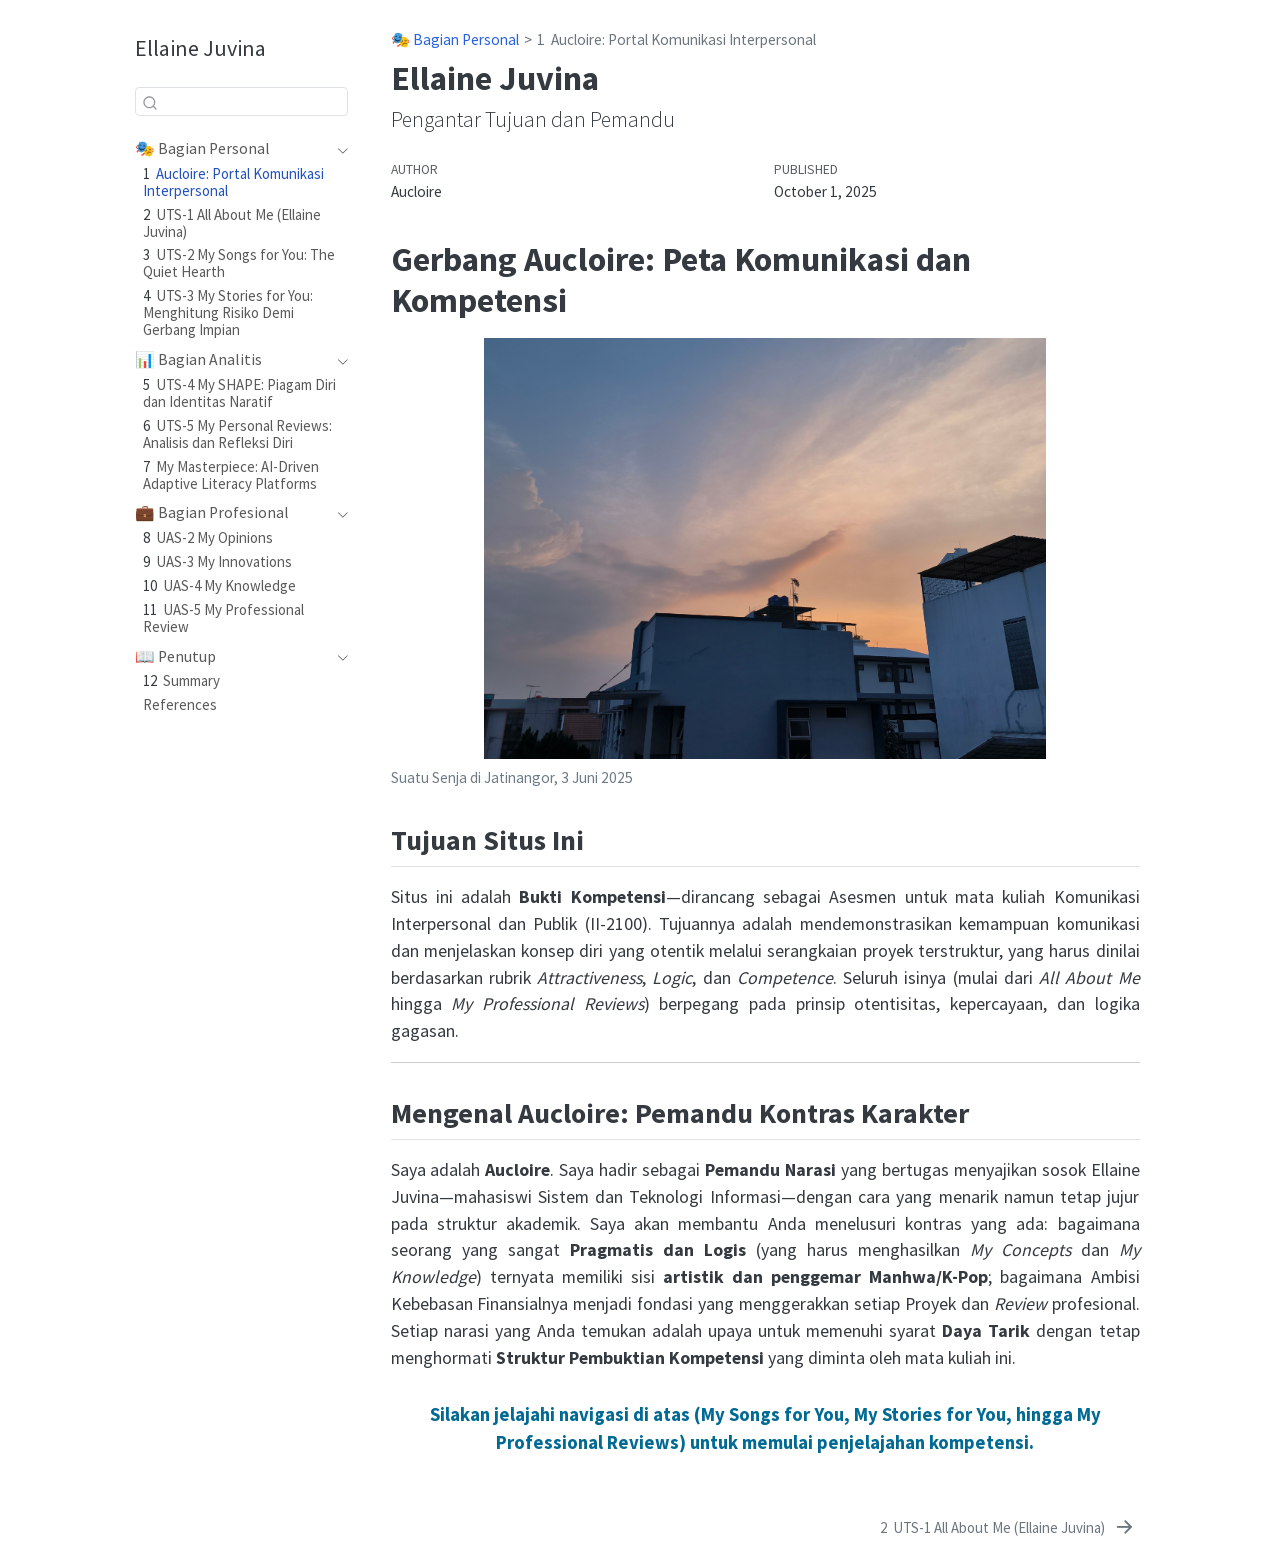
==== commit 245d4340: "Auto-update docs from Quarto build" ====
--- a/docs/index.html
+++ b/docs/index.html
@@ -3927,7 +3927,7 @@
           <li class="sidebar-item">
   <div class="sidebar-item-container"> 
   <a href="./My_Concepts/index.html" class="sidebar-item-text sidebar-link">
- <span class="menu-text"><span class="chapter-number">7</span>&nbsp; <span class="chapter-title">UAS-1 My Concepts</span></span></a>
+ <span class="menu-text"><span class="chapter-number">7</span>&nbsp; <span class="chapter-title">My Masterpiece: AI-Driven Adaptive Literacy Platforms</span></span></a>
   </div>
 </li>
       </ul>
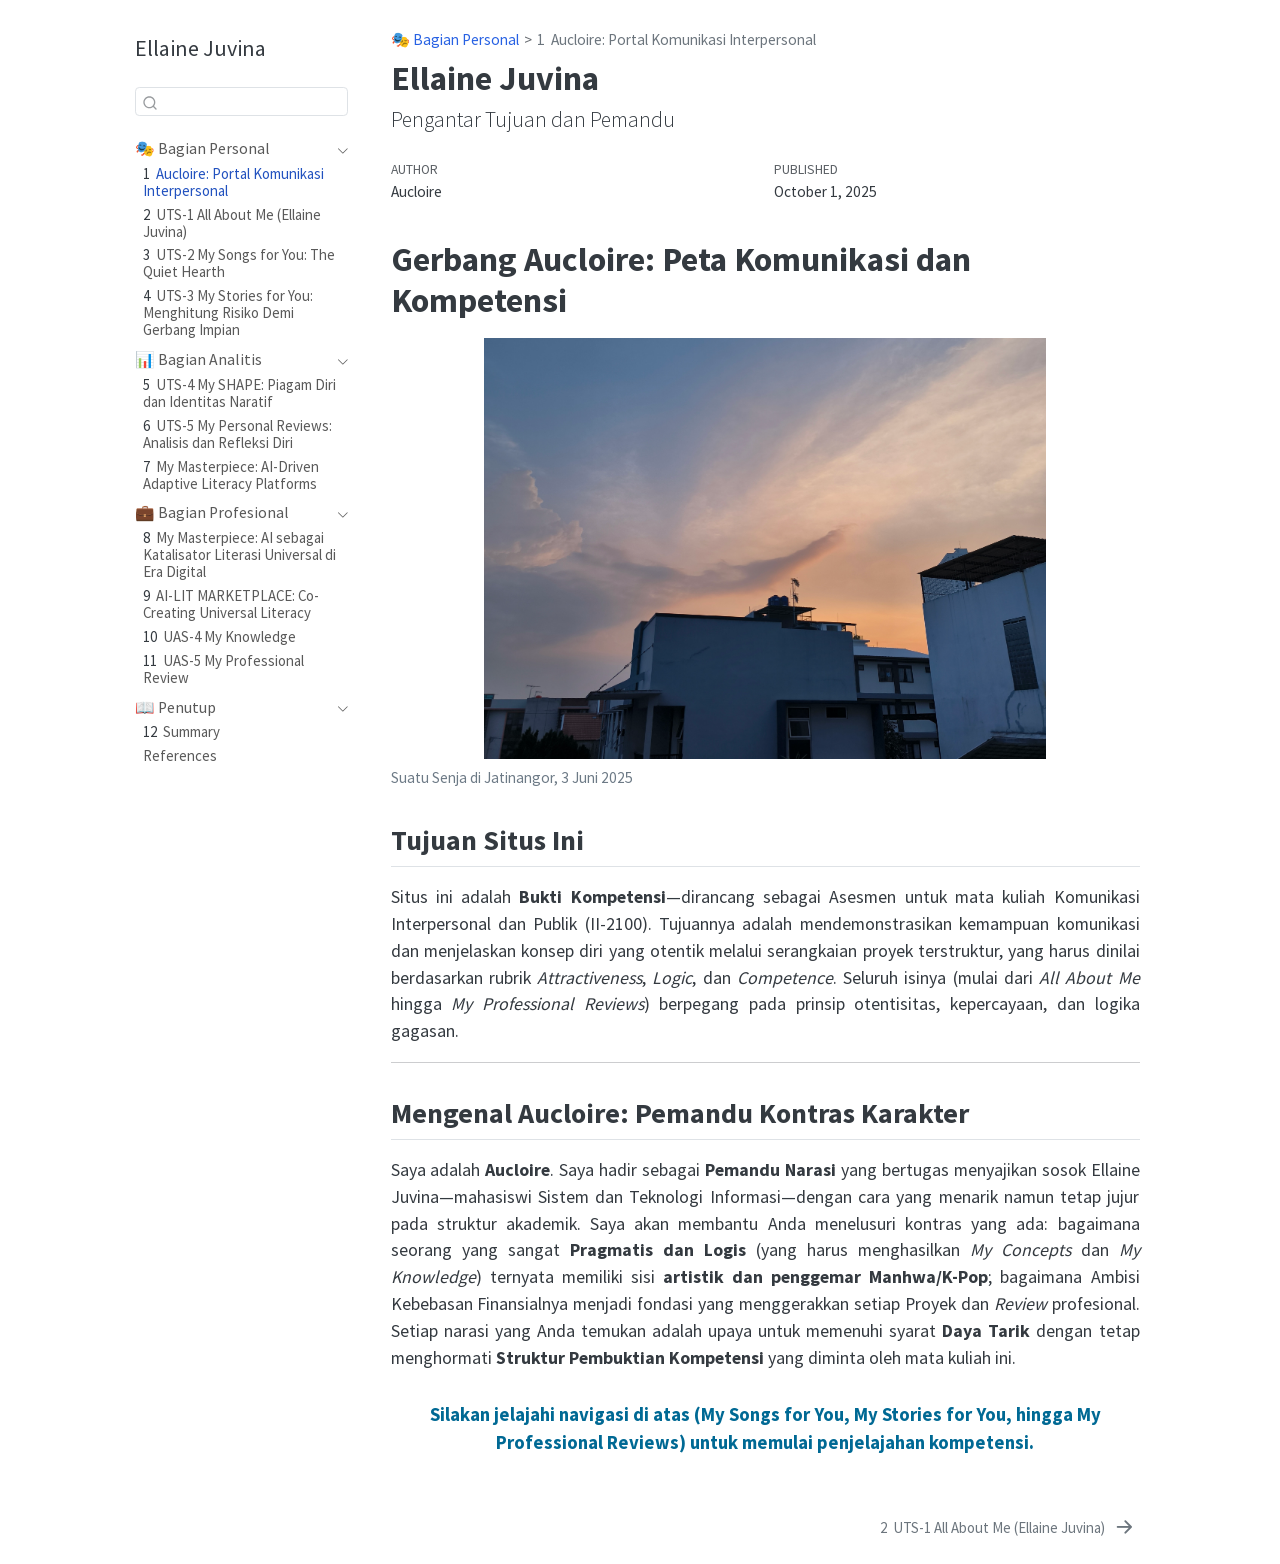
==== commit 992f473e: "Auto-update docs from Quarto build" ====
--- a/docs/index.html
+++ b/docs/index.html
@@ -3944,13 +3944,13 @@
           <li class="sidebar-item">
   <div class="sidebar-item-container"> 
   <a href="./My_Opinions/index.html" class="sidebar-item-text sidebar-link">
- <span class="menu-text"><span class="chapter-number">8</span>&nbsp; <span class="chapter-title">UAS-2 My Opinions</span></span></a>
+ <span class="menu-text"><span class="chapter-number">8</span>&nbsp; <span class="chapter-title">My Masterpiece: AI sebagai Katalisator Literasi Universal di Era Digital</span></span></a>
   </div>
 </li>
           <li class="sidebar-item">
   <div class="sidebar-item-container"> 
   <a href="./My_Innovations/index.html" class="sidebar-item-text sidebar-link">
- <span class="menu-text"><span class="chapter-number">9</span>&nbsp; <span class="chapter-title">UAS-3 My Innovations</span></span></a>
+ <span class="menu-text"><span class="chapter-number">9</span>&nbsp; <span class="chapter-title">AI-LIT MARKETPLACE: Co-Creating Universal Literacy</span></span></a>
   </div>
 </li>
           <li class="sidebar-item">
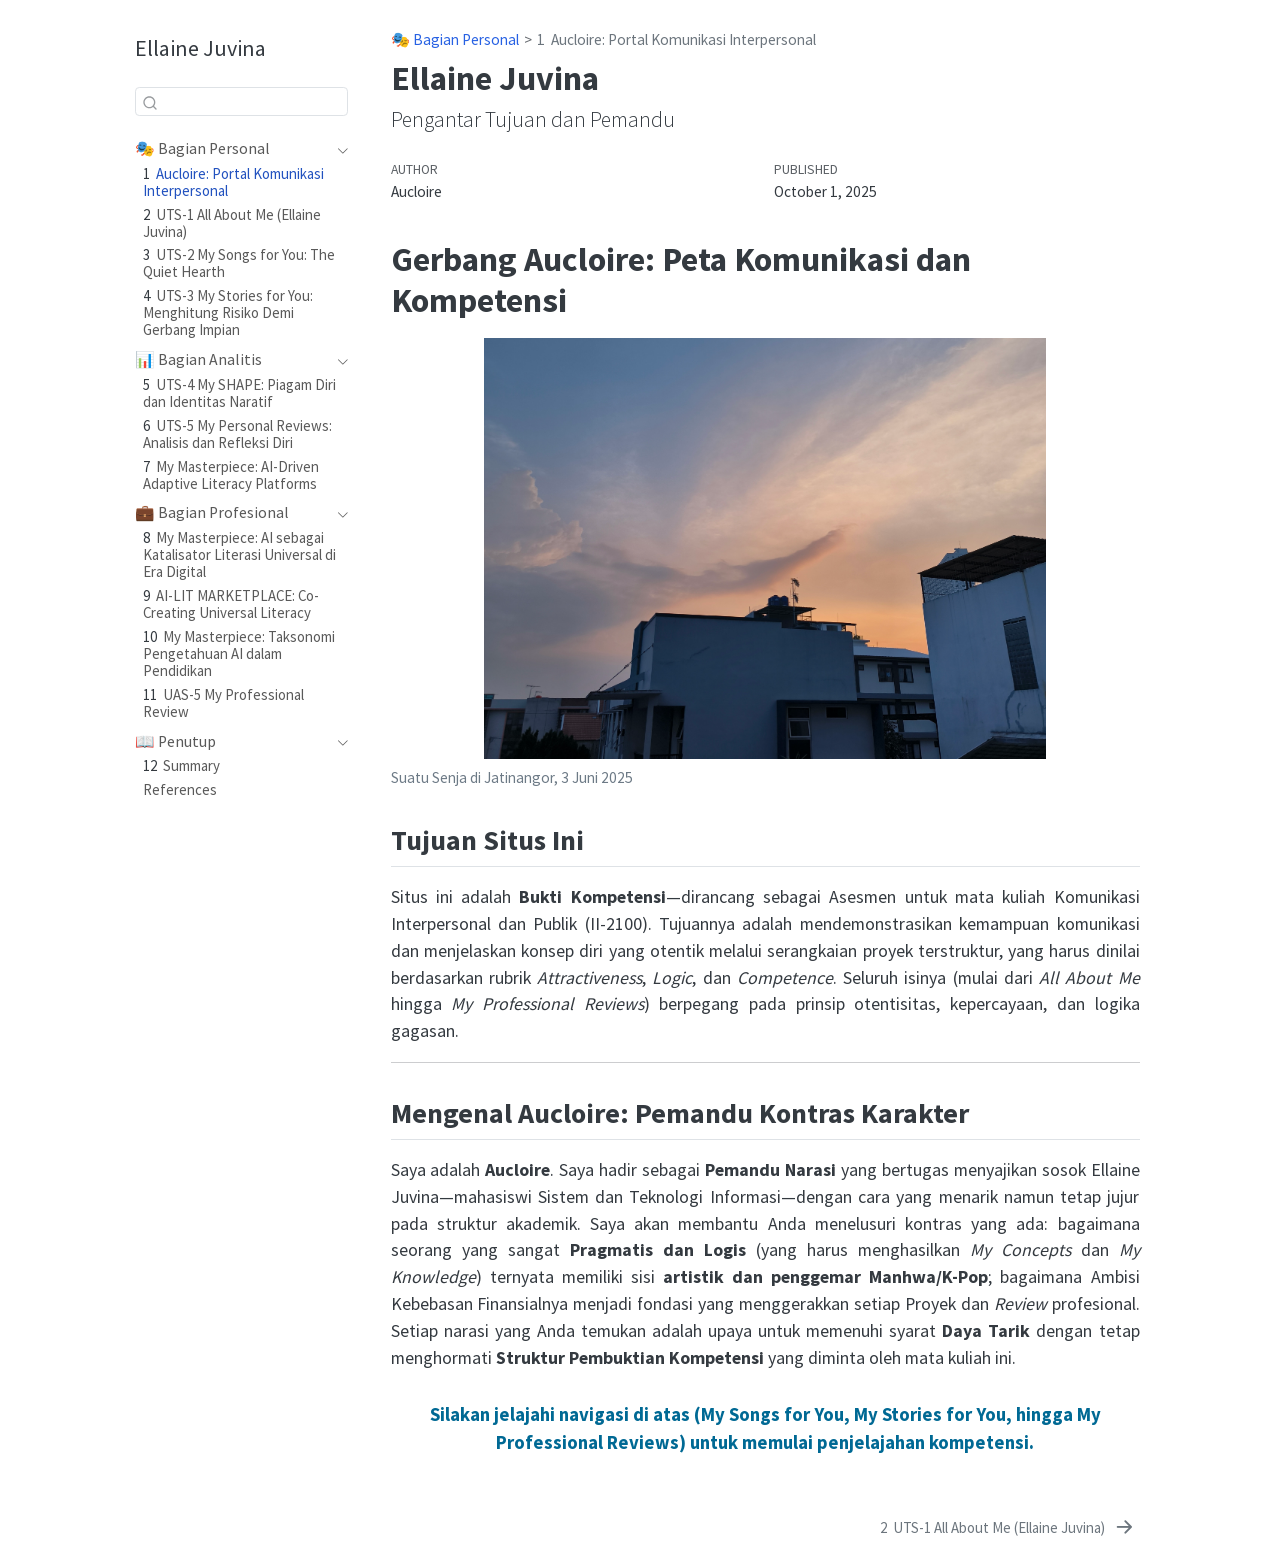
==== commit 4bbd8626: "Auto-update docs from Quarto build" ====
--- a/docs/index.html
+++ b/docs/index.html
@@ -3956,7 +3956,7 @@
           <li class="sidebar-item">
   <div class="sidebar-item-container"> 
   <a href="./My_Knowledge/index.html" class="sidebar-item-text sidebar-link">
- <span class="menu-text"><span class="chapter-number">10</span>&nbsp; <span class="chapter-title">UAS-4 My Knowledge</span></span></a>
+ <span class="menu-text"><span class="chapter-number">10</span>&nbsp; <span class="chapter-title">My Masterpiece: Taksonomi Pengetahuan AI dalam Pendidikan</span></span></a>
   </div>
 </li>
           <li class="sidebar-item">
